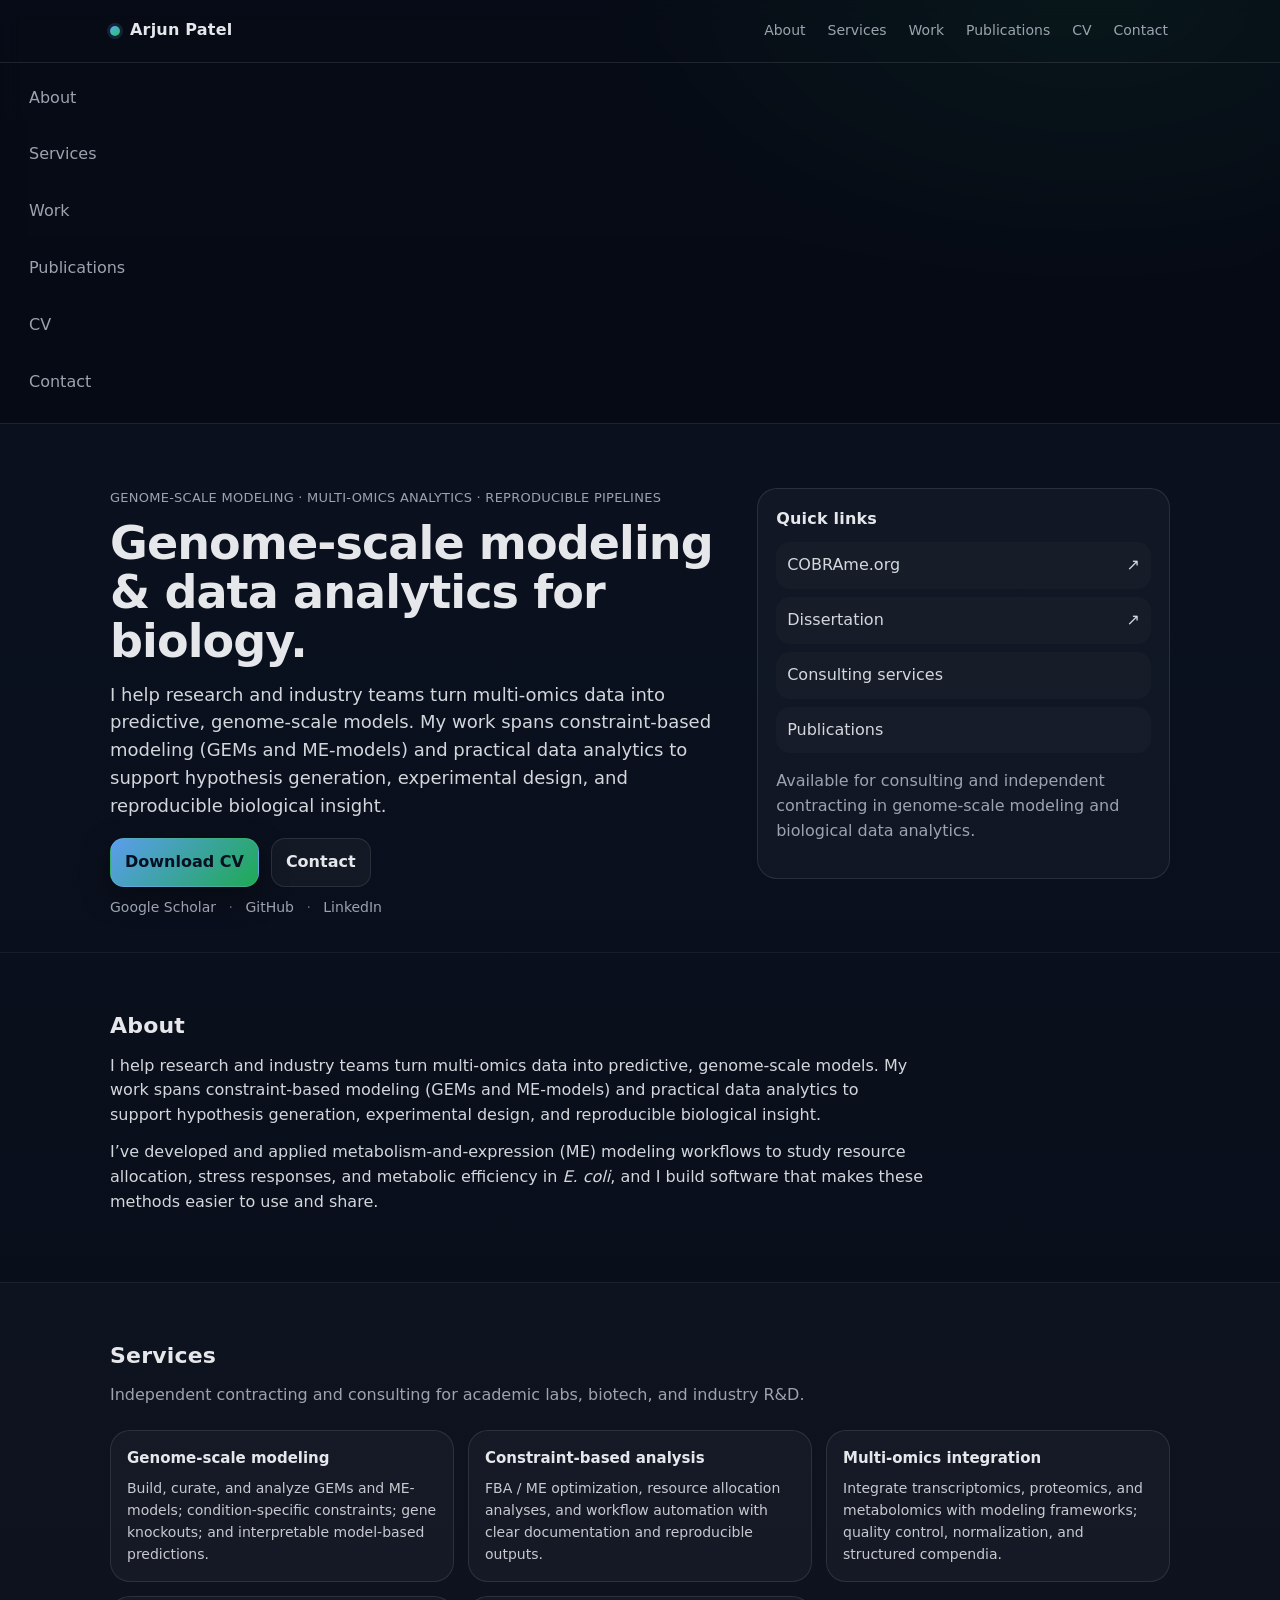
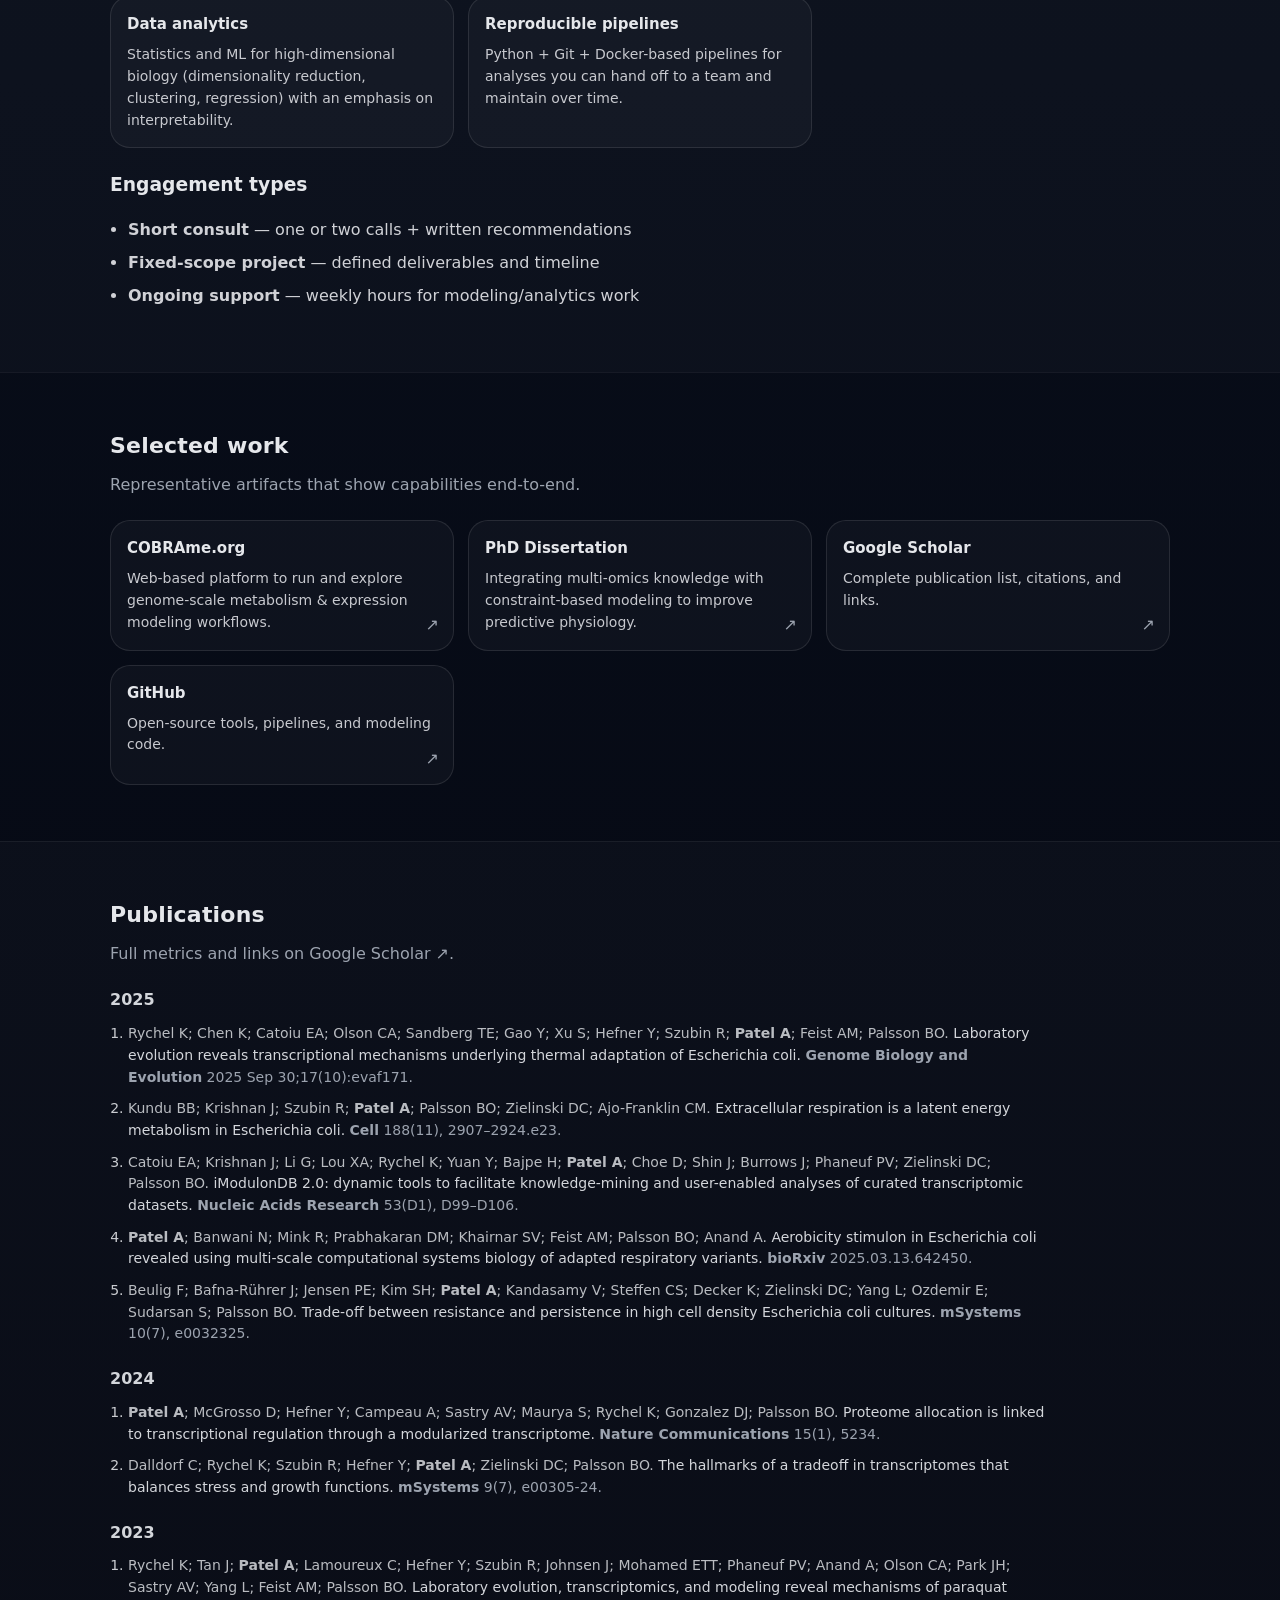
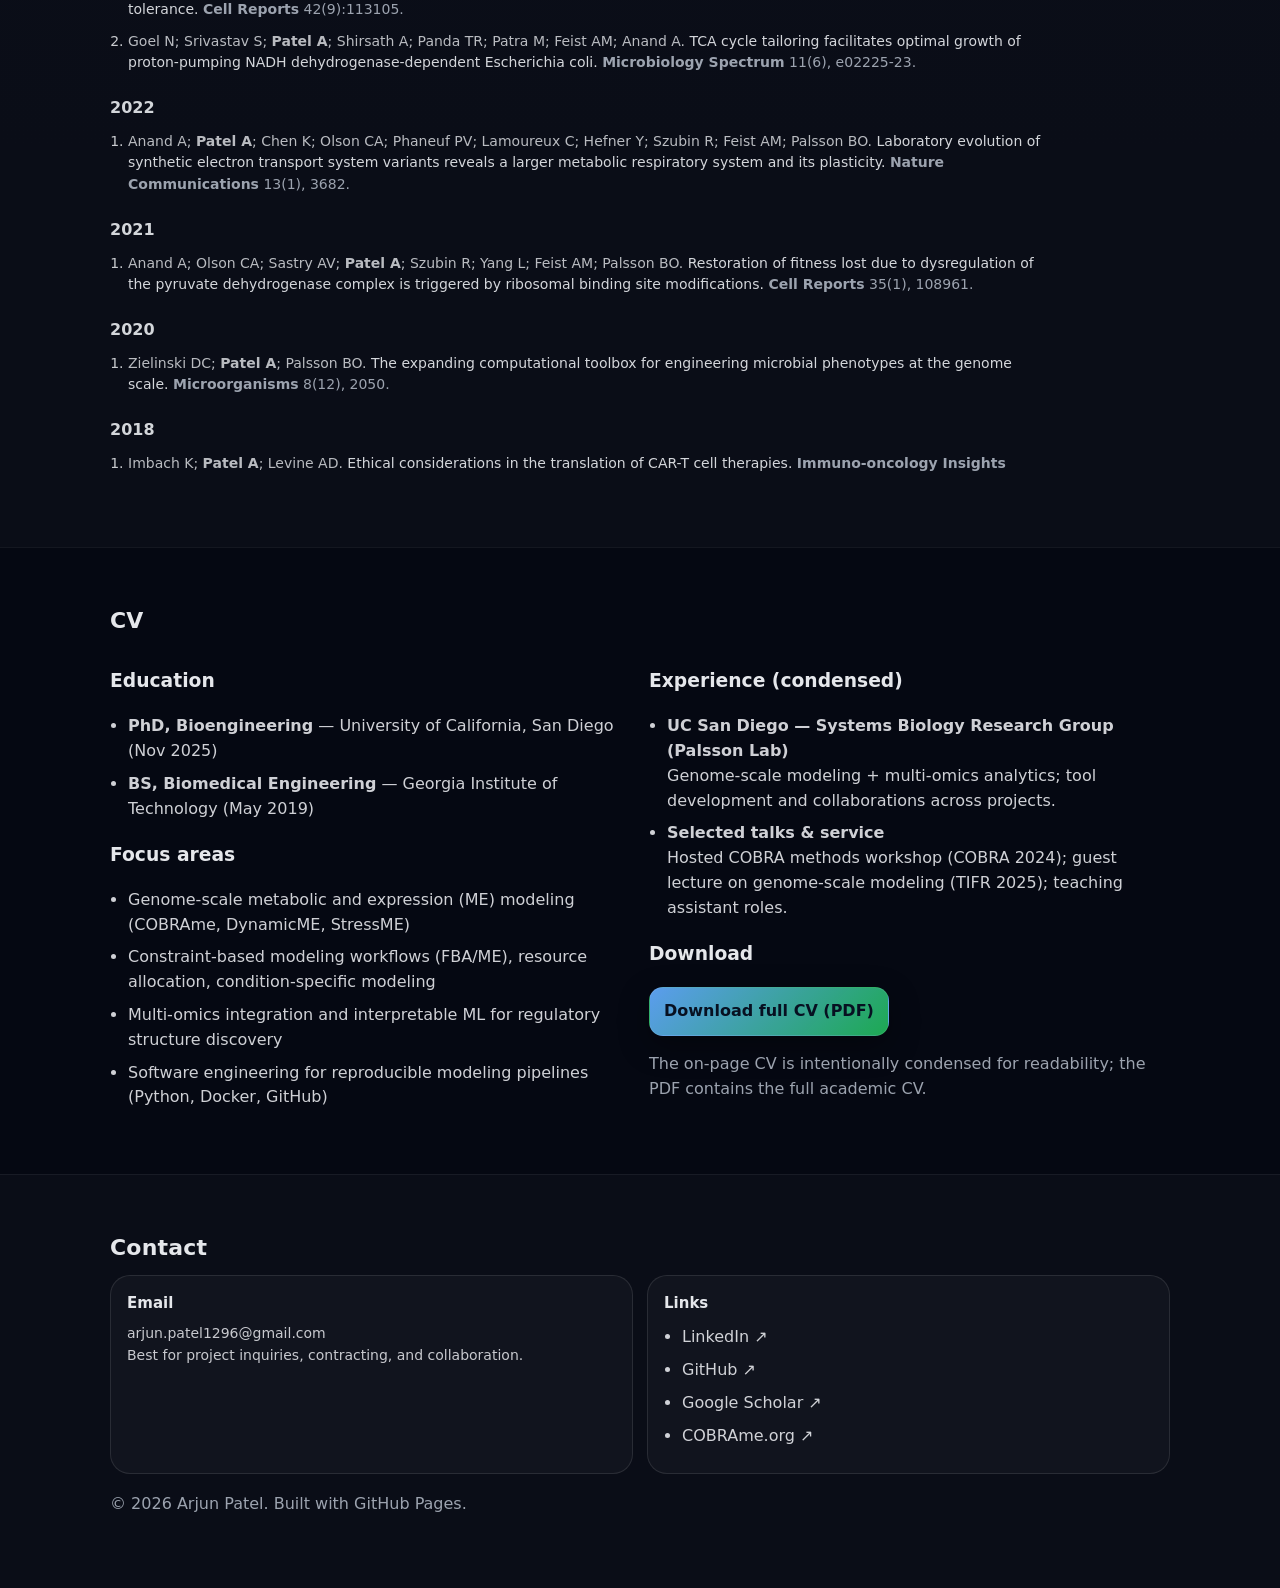
==== index.html @ fcb31323 "initial commit" ====
<!doctype html>
<html lang="en">
<head>
  <meta charset="utf-8" />
  <meta name="viewport" content="width=device-width, initial-scale=1" />
  <title>Arjun Patel — Genome-scale Modeling & Data Analytics</title>
  <meta name="description" content="Arjun Patel — genome-scale metabolic & expression modeling (GEMs/ME-models), constraint-based analysis, and multi-omics data analytics." />
  <meta property="og:title" content="Arjun Patel — Genome-scale Modeling & Data Analytics" />
  <meta property="og:description" content="Constraint-based modeling (GEMs/ME-models), multi-omics integration, and reproducible analytics for biology." />
  <meta property="og:type" content="website" />
  <meta name="theme-color" content="#0b1220" />
  <link rel="icon" href="assets/favicon.svg" type="image/svg+xml">
  <link rel="stylesheet" href="styles.css" />
</head>
<body>
  <header class="header">
    <div class="container nav">
      <a class="brand" href="#top" aria-label="Home">
        <span class="dot"></span><span>Arjun Patel</span>
      </a>

      <nav class="navlinks" aria-label="Primary">
        <a href="#about">About</a>
        <a href="#services">Services</a>
        <a href="#work">Work</a>
        <a href="#publications">Publications</a>
        <a href="#cv">CV</a>
        <a href="#contact">Contact</a>
      </nav>

      <button class="hamburger" aria-label="Open menu" aria-expanded="false" aria-controls="mobilemenu">
        <span></span><span></span><span></span>
      </button>
    </div>

    <div class="mobilemenu" id="mobilemenu" hidden>
      <a href="#about">About</a>
      <a href="#services">Services</a>
      <a href="#work">Work</a>
      <a href="#publications">Publications</a>
      <a href="#cv">CV</a>
      <a href="#contact">Contact</a>
    </div>
  </header>

  <main id="top">
    <section class="hero">
      <div class="container">
        <div class="hero-grid">
          <div>
            <p class="kicker">Genome-scale modeling · Multi-omics analytics · Reproducible pipelines</p>
            <h1>Genome-scale modeling &amp; data analytics for biology.</h1>
            <p class="lead">I help research and industry teams turn multi-omics data into predictive, genome-scale models. My work spans constraint-based modeling (GEMs and ME-models) and practical data analytics to support hypothesis generation, experimental design, and reproducible biological insight.</p>

            <div class="cta">
              <a class="btn" href="assets/Arjun_Patel_CV.pdf" target="_blank" rel="noopener noreferrer">Download CV</a>
              <a class="btn ghost" href="#contact">Contact</a>
            </div>

            <div class="social">
              <a href="https://scholar.google.com/citations?user=5Ym5JKAAAAAJ&hl=en" target="_blank" rel="noopener noreferrer">Google Scholar</a>
              <span class="sep">·</span>
              <a href="https://github.com/arjunpatel96" target="_blank" rel="noopener noreferrer">GitHub</a>
              <span class="sep">·</span>
              <a href="https://www.linkedin.com/in/arjunpatel96" target="_blank" rel="noopener noreferrer">LinkedIn</a>
            </div>
          </div>

          <div class="hero-card">
            <h2>Quick links</h2>
            <ul class="quick">
              <li><a href="https://www.cobrame.org" target="_blank" rel="noopener noreferrer">COBRAme.org <span aria-hidden="true">↗</span></a></li>
              <li><a href="https://escholarship.org/uc/item/8k63h9cx" target="_blank" rel="noopener noreferrer">Dissertation <span aria-hidden="true">↗</span></a></li>
              <li><a href="#services">Consulting services</a></li>
              <li><a href="#publications">Publications</a></li>
            </ul>
            <p class="muted">Available for consulting and independent contracting in genome-scale modeling and biological data analytics.</p>
          </div>
        </div>
      </div>
    </section>

    <section id="about" class="section">
      <div class="container">
        <h2>About</h2>
        <div class="prose">
          <p>I help research and industry teams turn multi-omics data into predictive, genome-scale models. My work spans constraint-based modeling (GEMs and ME-models) and practical data analytics to support hypothesis generation, experimental design, and reproducible biological insight.</p><p>I’ve developed and applied metabolism-and-expression (ME) modeling workflows to study resource allocation, stress responses, and metabolic efficiency in <em>E. coli</em>, and I build software that makes these methods easier to use and share.</p>
        </div>
      </div>
    </section>

    <section id="services" class="section alt">
      <div class="container">
        <h2>Services</h2>
        <p class="subhead">Independent contracting and consulting for academic labs, biotech, and industry R&amp;D.</p>

        <div class="cards">
          <div class="card"><h3>Genome-scale modeling</h3><p>Build, curate, and analyze GEMs and ME-models; condition-specific constraints; gene knockouts; and interpretable model-based predictions.</p></div>
<div class="card"><h3>Constraint-based analysis</h3><p>FBA / ME optimization, resource allocation analyses, and workflow automation with clear documentation and reproducible outputs.</p></div>
<div class="card"><h3>Multi-omics integration</h3><p>Integrate transcriptomics, proteomics, and metabolomics with modeling frameworks; quality control, normalization, and structured compendia.</p></div>
<div class="card"><h3>Data analytics</h3><p>Statistics and ML for high-dimensional biology (dimensionality reduction, clustering, regression) with an emphasis on interpretability.</p></div>
<div class="card"><h3>Reproducible pipelines</h3><p>Python + Git + Docker-based pipelines for analyses you can hand off to a team and maintain over time.</p></div>
        </div>

        <div class="engagement">
          <h3>Engagement types</h3>
          <ul class="bullets">
            <li><strong>Short consult</strong> — one or two calls + written recommendations</li>
            <li><strong>Fixed-scope project</strong> — defined deliverables and timeline</li>
            <li><strong>Ongoing support</strong> — weekly hours for modeling/analytics work</li>
          </ul>
        </div>
      </div>
    </section>

    <section id="work" class="section">
      <div class="container">
        <h2>Selected work</h2>
        <p class="subhead">Representative artifacts that show capabilities end-to-end.</p>

        <div class="cards">
          <a class="card linkcard" href="https://www.cobrame.org" target="_blank" rel="noopener noreferrer"><h3>COBRAme.org</h3><p>Web-based platform to run and explore genome-scale metabolism &amp; expression modeling workflows.</p><span class="arrow">↗</span></a>
<a class="card linkcard" href="https://escholarship.org/uc/item/8k63h9cx" target="_blank" rel="noopener noreferrer"><h3>PhD Dissertation</h3><p>Integrating multi-omics knowledge with constraint-based modeling to improve predictive physiology.</p><span class="arrow">↗</span></a>
<a class="card linkcard" href="https://scholar.google.com/citations?user=5Ym5JKAAAAAJ&amp;hl=en" target="_blank" rel="noopener noreferrer"><h3>Google Scholar</h3><p>Complete publication list, citations, and links.</p><span class="arrow">↗</span></a>
<a class="card linkcard" href="https://github.com/arjunpatel96" target="_blank" rel="noopener noreferrer"><h3>GitHub</h3><p>Open-source tools, pipelines, and modeling code.</p><span class="arrow">↗</span></a>
        </div>
      </div>
    </section>

    <section id="publications" class="section alt">
      <div class="container">
        <h2>Publications</h2>
        <p class="subhead">
          Full metrics and links on <a href="https://scholar.google.com/citations?user=5Ym5JKAAAAAJ&hl=en" target="_blank" rel="noopener noreferrer">Google Scholar ↗</a>.
        </p>
        <div class="pubs">
          <h3 class="pub-year" id="pub-2025">2025</h3>
<ol class="pub-list">
<li><span class="pub-authors">Rychel K; Chen K; Catoiu EA; Olson CA; Sandberg TE; Gao Y; Xu S; Hefner Y; Szubin R; <strong>Patel A</strong>; Feist AM; Palsson BO.</span> <span class="pub-title">Laboratory evolution reveals transcriptional mechanisms underlying thermal adaptation of Escherichia coli.</span> <span class="pub-venue"><strong>Genome Biology and Evolution</strong> 2025 Sep 30;17(10):evaf171.</span></li>
<li><span class="pub-authors">Kundu BB; Krishnan J; Szubin R; <strong>Patel A</strong>; Palsson BO; Zielinski DC; Ajo-Franklin CM.</span> <span class="pub-title">Extracellular respiration is a latent energy metabolism in Escherichia coli.</span> <span class="pub-venue"><strong>Cell</strong> 188(11), 2907–2924.e23.</span></li>
<li><span class="pub-authors">Catoiu EA; Krishnan J; Li G; Lou XA; Rychel K; Yuan Y; Bajpe H; <strong>Patel A</strong>; Choe D; Shin J; Burrows J; Phaneuf PV; Zielinski DC; Palsson BO.</span> <span class="pub-title">iModulonDB 2.0: dynamic tools to facilitate knowledge-mining and user-enabled analyses of curated transcriptomic datasets.</span> <span class="pub-venue"><strong>Nucleic Acids Research</strong> 53(D1), D99–D106.</span></li>
<li><span class="pub-authors"><strong>Patel A</strong>; Banwani N; Mink R; Prabhakaran DM; Khairnar SV; Feist AM; Palsson BO; Anand A.</span> <span class="pub-title">Aerobicity stimulon in Escherichia coli revealed using multi-scale computational systems biology of adapted respiratory variants.</span> <span class="pub-venue"><strong>bioRxiv</strong> 2025.03.13.642450.</span></li>
<li><span class="pub-authors">Beulig F; Bafna-Rührer J; Jensen PE; Kim SH; <strong>Patel A</strong>; Kandasamy V; Steffen CS; Decker K; Zielinski DC; Yang L; Ozdemir E; Sudarsan S; Palsson BO.</span> <span class="pub-title">Trade-off between resistance and persistence in high cell density Escherichia coli cultures.</span> <span class="pub-venue"><strong>mSystems</strong> 10(7), e0032325.</span></li>
</ol>
<h3 class="pub-year" id="pub-2024">2024</h3>
<ol class="pub-list">
<li><span class="pub-authors"><strong>Patel A</strong>; McGrosso D; Hefner Y; Campeau A; Sastry AV; Maurya S; Rychel K; Gonzalez DJ; Palsson BO.</span> <span class="pub-title">Proteome allocation is linked to transcriptional regulation through a modularized transcriptome.</span> <span class="pub-venue"><strong>Nature Communications</strong> 15(1), 5234.</span></li>
<li><span class="pub-authors">Dalldorf C; Rychel K; Szubin R; Hefner Y; <strong>Patel A</strong>; Zielinski DC; Palsson BO.</span> <span class="pub-title">The hallmarks of a tradeoff in transcriptomes that balances stress and growth functions.</span> <span class="pub-venue"><strong>mSystems</strong> 9(7), e00305-24.</span></li>
</ol>
<h3 class="pub-year" id="pub-2023">2023</h3>
<ol class="pub-list">
<li><span class="pub-authors">Rychel K; Tan J; <strong>Patel A</strong>; Lamoureux C; Hefner Y; Szubin R; Johnsen J; Mohamed ETT; Phaneuf PV; Anand A; Olson CA; Park JH; Sastry AV; Yang L; Feist AM; Palsson BO.</span> <span class="pub-title">Laboratory evolution, transcriptomics, and modeling reveal mechanisms of paraquat tolerance.</span> <span class="pub-venue"><strong>Cell Reports</strong> 42(9):113105.</span></li>
<li><span class="pub-authors">Goel N; Srivastav S; <strong>Patel A</strong>; Shirsath A; Panda TR; Patra M; Feist AM; Anand A.</span> <span class="pub-title">TCA cycle tailoring facilitates optimal growth of proton-pumping NADH dehydrogenase-dependent Escherichia coli.</span> <span class="pub-venue"><strong>Microbiology Spectrum</strong> 11(6), e02225-23.</span></li>
</ol>
<h3 class="pub-year" id="pub-2022">2022</h3>
<ol class="pub-list">
<li><span class="pub-authors">Anand A; <strong>Patel A</strong>; Chen K; Olson CA; Phaneuf PV; Lamoureux C; Hefner Y; Szubin R; Feist AM; Palsson BO.</span> <span class="pub-title">Laboratory evolution of synthetic electron transport system variants reveals a larger metabolic respiratory system and its plasticity.</span> <span class="pub-venue"><strong>Nature Communications</strong> 13(1), 3682.</span></li>
</ol>
<h3 class="pub-year" id="pub-2021">2021</h3>
<ol class="pub-list">
<li><span class="pub-authors">Anand A; Olson CA; Sastry AV; <strong>Patel A</strong>; Szubin R; Yang L; Feist AM; Palsson BO.</span> <span class="pub-title">Restoration of fitness lost due to dysregulation of the pyruvate dehydrogenase complex is triggered by ribosomal binding site modifications.</span> <span class="pub-venue"><strong>Cell Reports</strong> 35(1), 108961.</span></li>
</ol>
<h3 class="pub-year" id="pub-2020">2020</h3>
<ol class="pub-list">
<li><span class="pub-authors">Zielinski DC; <strong>Patel A</strong>; Palsson BO.</span> <span class="pub-title">The expanding computational toolbox for engineering microbial phenotypes at the genome scale.</span> <span class="pub-venue"><strong>Microorganisms</strong> 8(12), 2050.</span></li>
</ol>
<h3 class="pub-year" id="pub-2018">2018</h3>
<ol class="pub-list">
<li><span class="pub-authors">Imbach K; <strong>Patel A</strong>; Levine AD.</span> <span class="pub-title">Ethical considerations in the translation of CAR-T cell therapies.</span> <span class="pub-venue"><strong>Immuno-oncology Insights</strong></span></li>
</ol>
        </div>
      </div>
    </section>

    <section id="cv" class="section">
      <div class="container">
        <h2>CV</h2>
        
<div class="cv-grid">
  <div>
    <h3>Education</h3>
    <ul class="bullets">
      <li><strong>PhD, Bioengineering</strong> — University of California, San Diego (Nov 2025)</li>
      <li><strong>BS, Biomedical Engineering</strong> — Georgia Institute of Technology (May 2019)</li>
    </ul>

    <h3>Focus areas</h3>
    <ul class="bullets">
      <li>Genome-scale metabolic and expression (ME) modeling (COBRAme, DynamicME, StressME)</li>
      <li>Constraint-based modeling workflows (FBA/ME), resource allocation, condition-specific modeling</li>
      <li>Multi-omics integration and interpretable ML for regulatory structure discovery</li>
      <li>Software engineering for reproducible modeling pipelines (Python, Docker, GitHub)</li>
    </ul>
  </div>

  <div>
    <h3>Experience (condensed)</h3>
    <ul class="bullets">
      <li><strong>UC San Diego — Systems Biology Research Group (Palsson Lab)</strong><br/>
      Genome-scale modeling + multi-omics analytics; tool development and collaborations across projects.</li>
      <li><strong>Selected talks & service</strong><br/>
      Hosted COBRA methods workshop (COBRA 2024); guest lecture on genome-scale modeling (TIFR 2025); teaching assistant roles.</li>
    </ul>

    <h3>Download</h3>
    <p><a class="btn" href="assets/Arjun_Patel_CV.pdf" target="_blank" rel="noopener noreferrer">Download full CV (PDF)</a></p>
    <p class="muted">The on-page CV is intentionally condensed for readability; the PDF contains the full academic CV.</p>
  </div>
</div>

      </div>
    </section>

    <section id="contact" class="section alt">
      <div class="container">
        <h2>Contact</h2>
        <div class="contact-grid">
          <div class="card">
            <h3>Email</h3>
            <p><a href="mailto:arjun.patel1296@gmail.com">arjun.patel1296@gmail.com</a></p>
            <p class="muted">Best for project inquiries, contracting, and collaboration.</p>
          </div>
          <div class="card">
            <h3>Links</h3>
            <ul class="bullets">
              <li><a href="https://www.linkedin.com/in/arjunpatel96" target="_blank" rel="noopener noreferrer">LinkedIn ↗</a></li>
              <li><a href="https://github.com/arjunpatel96" target="_blank" rel="noopener noreferrer">GitHub ↗</a></li>
              <li><a href="https://scholar.google.com/citations?user=5Ym5JKAAAAAJ&hl=en" target="_blank" rel="noopener noreferrer">Google Scholar ↗</a></li>
              <li><a href="https://www.cobrame.org" target="_blank" rel="noopener noreferrer">COBRAme.org ↗</a></li>
            </ul>
          </div>
        </div>
        <p class="footer muted">© 2026 Arjun Patel. Built with GitHub Pages.</p>
      </div>
    </section>
  </main>

  <script src="script.js"></script>
</body>
</html>
---- styles.css ----
:root{
  --bg: #0b1220;
  --text:#e5e7eb;
  --muted:#9ca3af;
  --line: rgba(255,255,255,0.10);
  --accent:#60a5fa;
  --accent2:#22c55e;
  --shadow: 0 10px 30px rgba(0,0,0,.35);
}

*{box-sizing:border-box}
html{scroll-behavior:smooth}
body{
  margin:0;
  font-family: ui-sans-serif, system-ui, -apple-system, Segoe UI, Roboto, Helvetica, Arial, "Apple Color Emoji","Segoe UI Emoji";
  color:var(--text);
  background:
    radial-gradient(1200px 600px at 15% -10%, rgba(96,165,250,.25), transparent 60%),
    radial-gradient(900px 500px at 85% 0%, rgba(34,197,94,.18), transparent 55%),
    linear-gradient(180deg, var(--bg), #050812 70%);
  line-height:1.55;
}

a{color:inherit; text-decoration:none}
a:hover{color:var(--accent)}
.container{
  width:min(1060px, calc(100% - 40px));
  margin:0 auto;
}

.header{
  position:sticky;
  top:0;
  z-index:50;
  background: rgba(5,8,18,.65);
  backdrop-filter: blur(10px);
  border-bottom:1px solid var(--line);
}

.nav{
  display:flex;
  align-items:center;
  justify-content:space-between;
  padding:14px 0;
  gap:16px;
}

.brand{
  display:flex;
  align-items:center;
  gap:10px;
  font-weight:650;
  letter-spacing:.2px;
}
.dot{
  width:10px;height:10px;border-radius:999px;
  background: linear-gradient(135deg, var(--accent), var(--accent2));
  box-shadow: 0 0 0 3px rgba(96,165,250,.15);
}

.navlinks{
  display:flex;
  gap:18px;
  font-size:14px;
  color:var(--muted);
}
.navlinks a{padding:6px 2px}
.navlinks a:hover{color:var(--text)}

.hamburger{
  display:none;
  width:42px;height:36px;
  border:1px solid var(--line);
  background: rgba(255,255,255,.03);
  border-radius:12px;
  cursor:pointer;
}
.hamburger span{
  display:block;
  height:2px;
  width:18px;
  background: var(--text);
  margin:4px auto;
  opacity:.9;
}

.mobilemenu{
  border-top:1px solid var(--line);
  padding:12px 20px 18px;
  display:flex;
  flex-direction:column;
  gap:10px;
}
.mobilemenu a{
  padding:10px 8px;
  border-radius:12px;
  border:1px solid transparent;
  color:var(--muted);
}
.mobilemenu a:hover{
  border-color:var(--line);
  background: rgba(255,255,255,.03);
  color:var(--text);
}

.hero{padding:64px 0 34px}
.hero-grid{
  display:grid;
  grid-template-columns: 1.2fr .8fr;
  gap:28px;
  align-items:start;
}
.kicker{
  color:var(--muted);
  margin:0 0 10px;
  font-size:13px;
  letter-spacing:.25px;
  text-transform: uppercase;
}
h1{
  font-size: clamp(32px, 3.6vw, 52px);
  line-height:1.07;
  margin:0 0 14px;
  letter-spacing:-.02em;
}
.lead{
  margin:0 0 18px;
  color:rgba(229,231,235,.92);
  font-size:18px;
  max-width:62ch;
}

.cta{display:flex; gap:12px; flex-wrap:wrap; margin:18px 0 10px}
.btn{
  display:inline-flex;
  align-items:center;
  justify-content:center;
  padding:11px 14px;
  border-radius:14px;
  background: linear-gradient(135deg, rgba(96,165,250,.95), rgba(34,197,94,.85));
  color:#071021;
  font-weight:650;
  border:1px solid rgba(255,255,255,.08);
  box-shadow: var(--shadow);
}
.btn:hover{filter:brightness(1.02); color:#071021}
.btn.ghost{
  background: rgba(255,255,255,.04);
  color:var(--text);
  border:1px solid var(--line);
  box-shadow:none;
}
.btn.ghost:hover{background: rgba(255,255,255,.06); color:var(--text)}

.social{color:var(--muted); font-size:14px; margin-top:10px}
.sep{padding:0 8px; opacity:.6}

.hero-card{
  border:1px solid var(--line);
  background: rgba(255,255,255,.03);
  border-radius:20px;
  padding:18px;
}
.hero-card h2{margin:0 0 10px; font-size:16px; letter-spacing:.2px}
.quick{list-style:none; padding:0; margin:0 0 10px}
.quick li{margin:8px 0}
.quick a{
  display:flex; align-items:center; justify-content:space-between;
  padding:10px 10px;
  border-radius:14px;
  border:1px solid transparent;
  color:rgba(229,231,235,.92);
  background: rgba(255,255,255,.02);
}
.quick a:hover{
  border-color:var(--line);
  background: rgba(255,255,255,.04);
}

.section{
  padding:56px 0;
  border-top:1px solid rgba(255,255,255,.06);
}
.section.alt{background: rgba(255,255,255,.02)}
h2{font-size:22px; margin:0 0 10px; letter-spacing:.2px}
.subhead{color:var(--muted); margin:0 0 22px; max-width:80ch}
.prose{max-width:80ch; color: rgba(229,231,235,.92)}
.prose p{margin:0 0 12px}

.cards{
  display:grid;
  grid-template-columns: repeat(3, 1fr);
  gap:14px;
}
.card{
  border:1px solid var(--line);
  background: rgba(255,255,255,.03);
  border-radius:20px;
  padding:16px;
  min-height: 120px;
  position:relative;
}
.card h3{margin:0 0 8px; font-size:15px}
.card p{margin:0; color:rgba(229,231,235,.86); font-size:14px}
.linkcard{display:block}
.arrow{position:absolute; right:14px; bottom:12px; color:var(--muted)}

.engagement{margin-top:22px}
.bullets{margin:10px 0 0; padding-left: 18px; color:rgba(229,231,235,.9)}
.bullets li{margin:8px 0}
.muted{color:var(--muted)}
.footer{margin-top:18px}

.pubs{max-width: 92ch}
.pub-year{margin:22px 0 10px; font-size:16px; color: rgba(229,231,235,.92)}
.pub-list{margin:0 0 16px; padding-left: 18px}
.pub-list li{margin:10px 0; color: rgba(229,231,235,.88); font-size:14px}
.pub-title{color: rgba(229,231,235,.92)}
.pub-venue{color: var(--muted)}
.pub-authors{color: rgba(229,231,235,.80)}

.cv-grid{display:grid; grid-template-columns: 1fr 1fr; gap:18px}
.contact-grid{display:grid; grid-template-columns: 1fr 1fr; gap:14px}

@media (max-width: 900px){
  .hero-grid{grid-template-columns:1fr}
  .cards{grid-template-columns:1fr}
  .cv-grid{grid-template-columns:1fr}
  .contact-grid{grid-template-columns:1fr}
  .navlinks{display:none}
  .hamburger{display:inline-block}
}
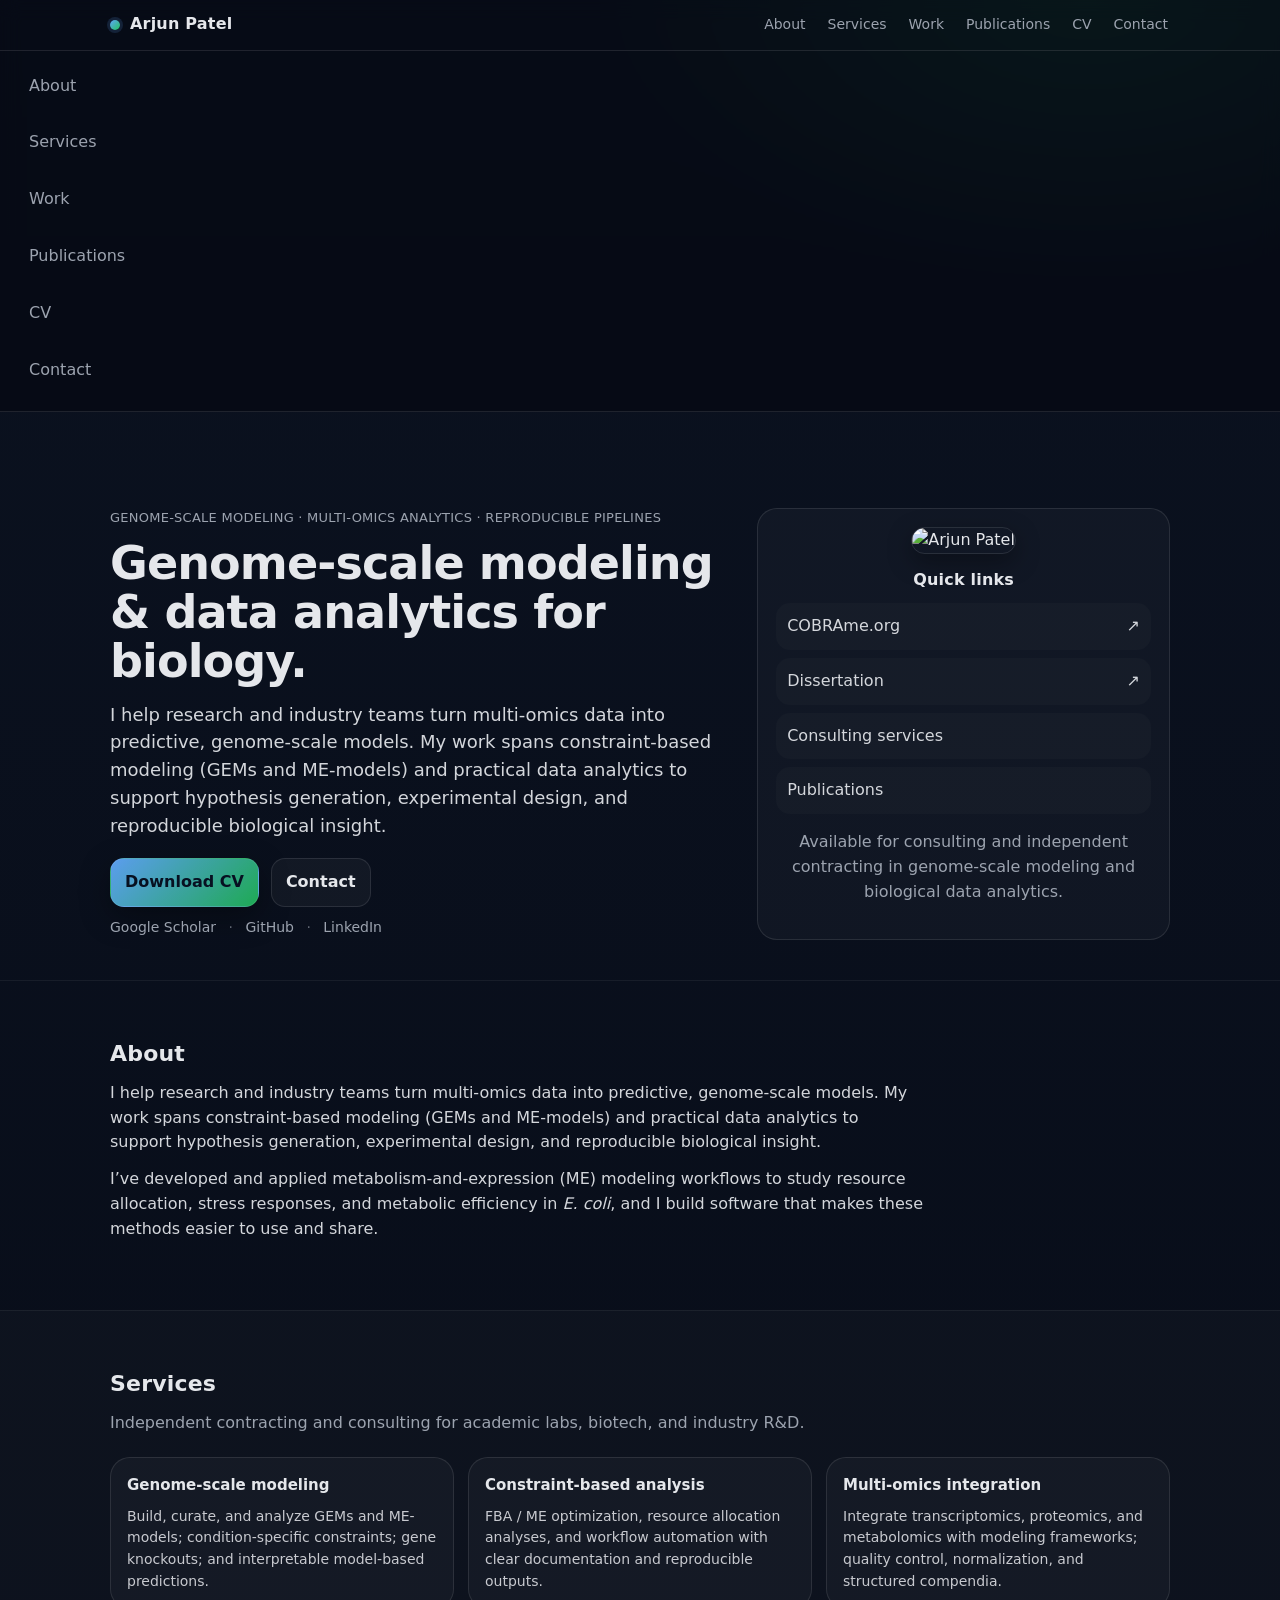
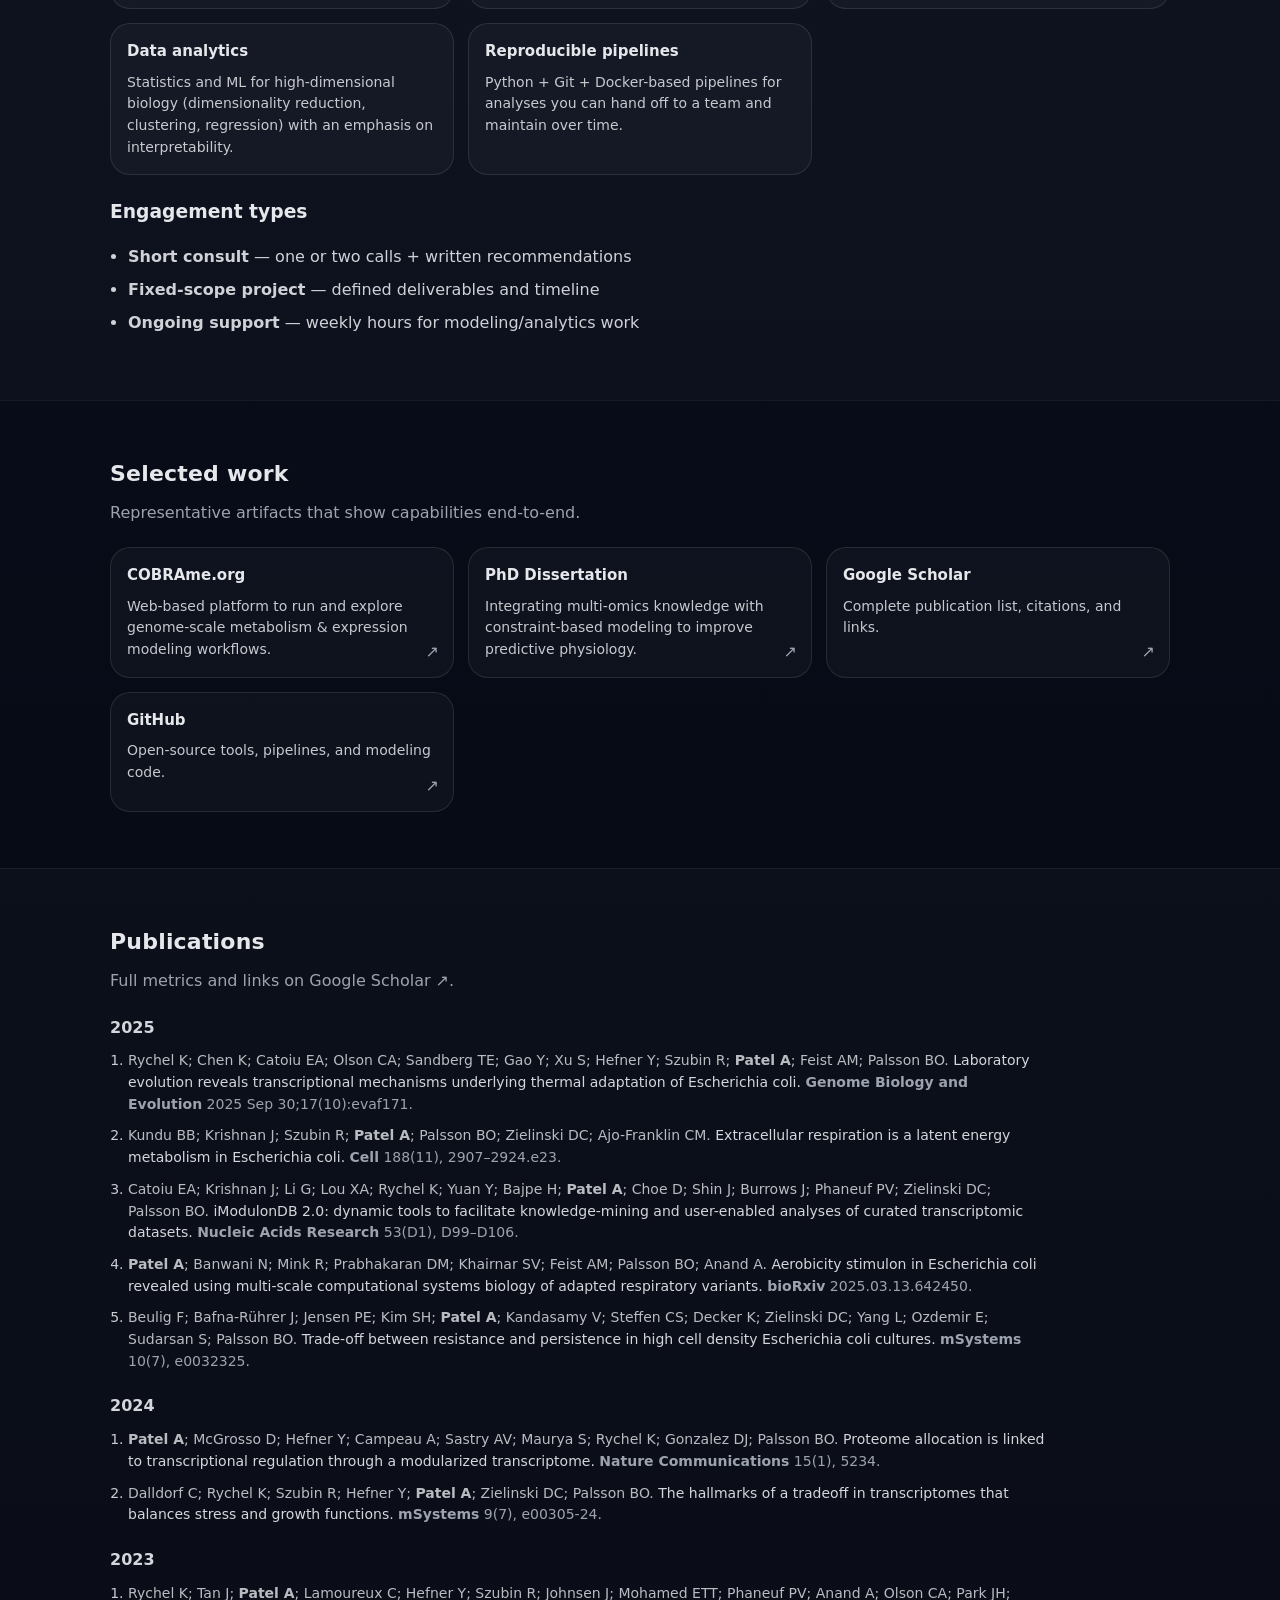
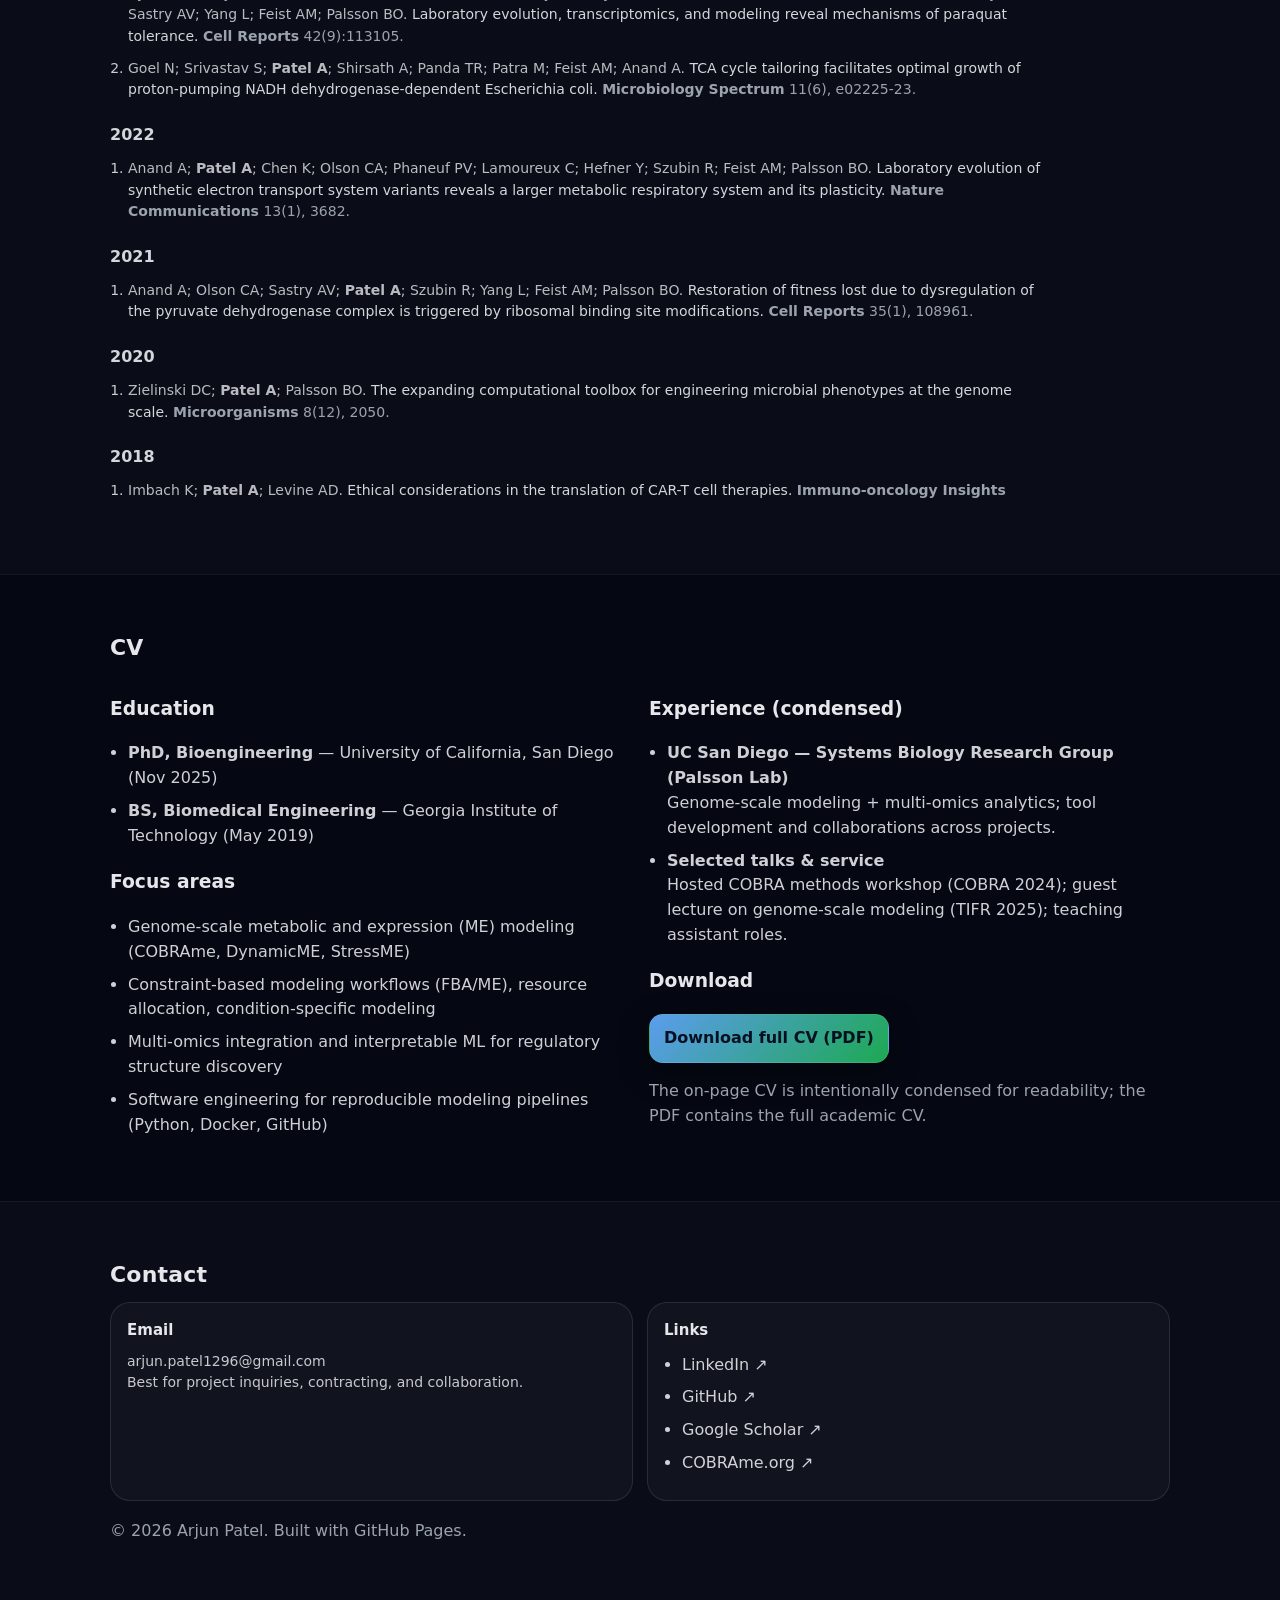
==== commit 62a3be15: "fixes and photo" ====
--- a/index.html
+++ b/index.html
@@ -66,7 +66,8 @@
             </div>
           </div>
 
-          <div class="hero-card">
+          <div class="hero-card hero-profile">
+            <img src="assets/arjun.jpg" alt="Arjun Patel" class="profile-img" />
             <h2>Quick links</h2>
             <ul class="quick">
               <li><a href="https://www.cobrame.org" target="_blank" rel="noopener noreferrer">COBRAme.org <span aria-hidden="true">↗</span></a></li>
--- a/styles.css
+++ b/styles.css
@@ -41,7 +41,7 @@
   display:flex;
   align-items:center;
   justify-content:space-between;
-  padding:14px 0;
+  padding:8px 0;
   gap:16px;
 }
 
@@ -103,12 +103,24 @@
   color:var(--text);
 }
 
-.hero{padding:64px 0 34px}
+.hero{padding:96px 0 40px}
 .hero-grid{
   display:grid;
   grid-template-columns: 1.2fr .8fr;
   gap:28px;
   align-items:start;
+}
+.hero-profile{
+  text-align:center;
+}
+.profile-img{
+  width:140px;
+  height:140px;
+  border-radius:999px;
+  object-fit:cover;
+  margin-bottom:14px;
+  border:1px solid var(--line);
+  box-shadow: 0 8px 24px rgba(0,0,0,.35);
 }
 .kicker{
   color:var(--muted);
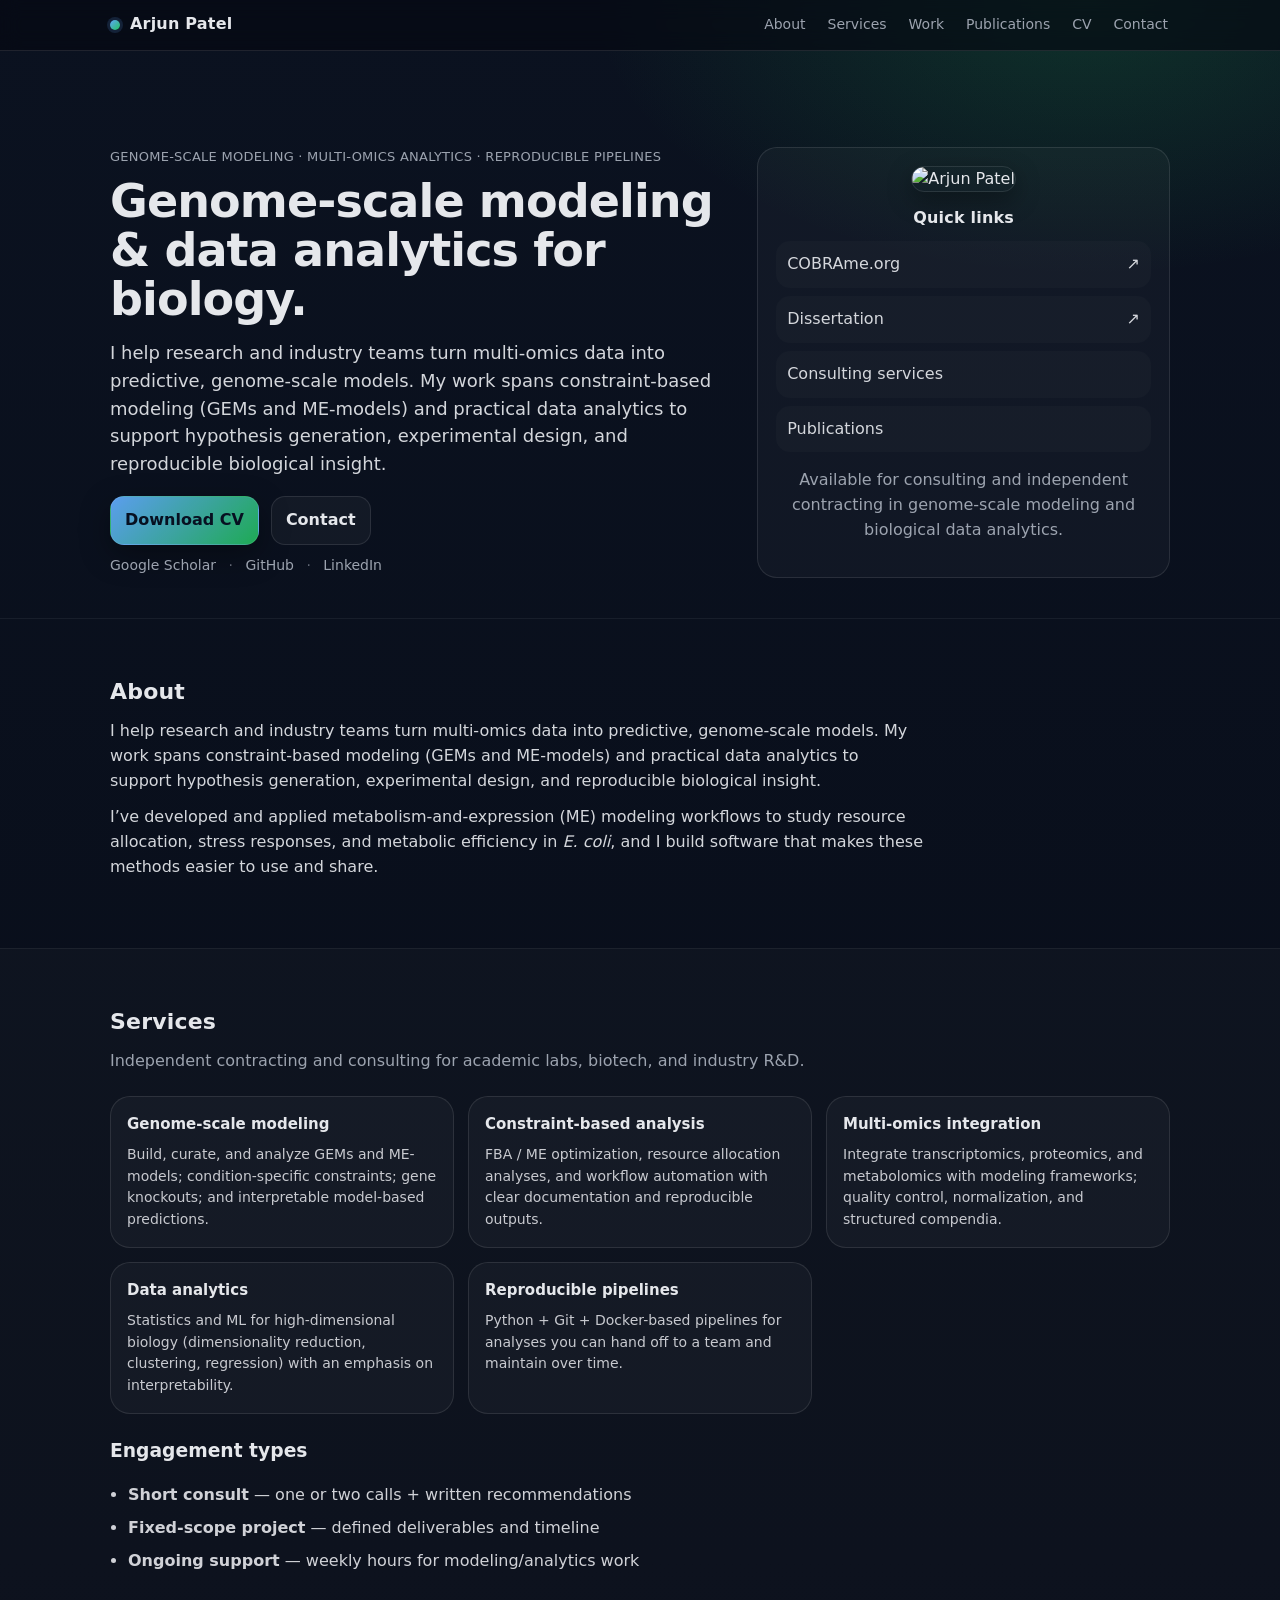
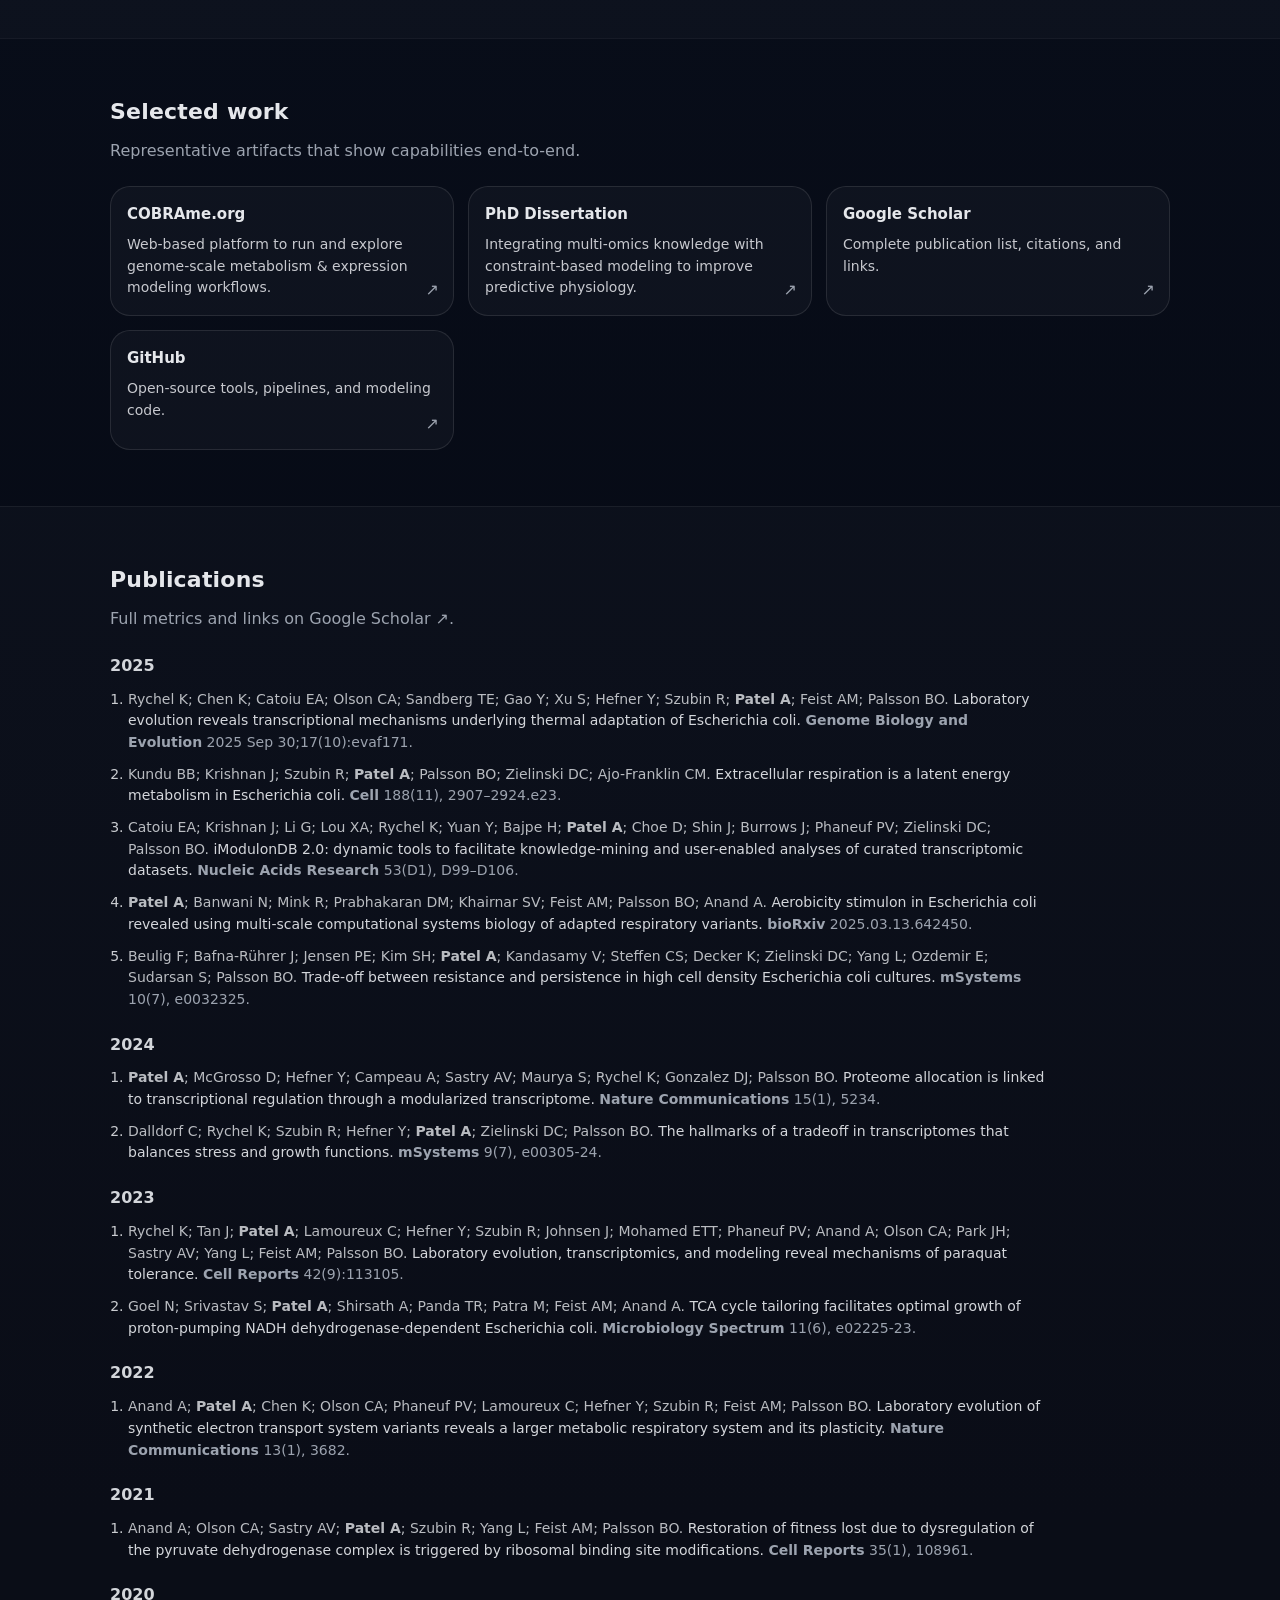
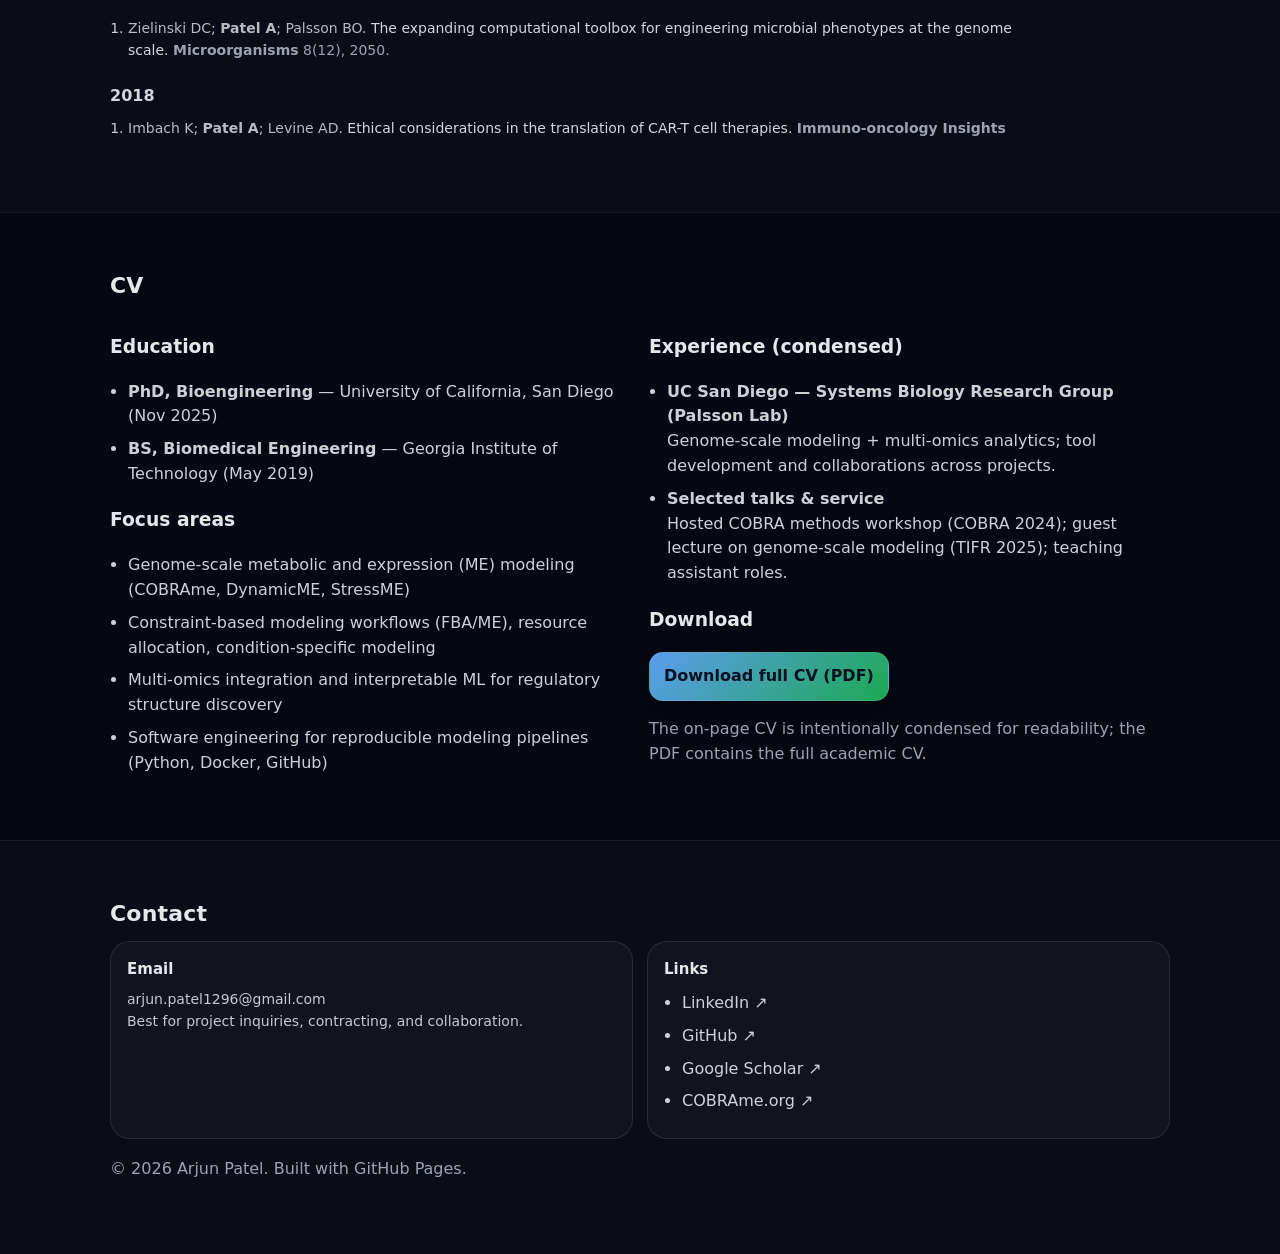
==== commit fe8e1c73: "navbar and image fix" ====
--- a/index.html
+++ b/index.html
@@ -27,19 +27,6 @@
         <a href="#cv">CV</a>
         <a href="#contact">Contact</a>
       </nav>
-
-      <button class="hamburger" aria-label="Open menu" aria-expanded="false" aria-controls="mobilemenu">
-        <span></span><span></span><span></span>
-      </button>
-    </div>
-
-    <div class="mobilemenu" id="mobilemenu" hidden>
-      <a href="#about">About</a>
-      <a href="#services">Services</a>
-      <a href="#work">Work</a>
-      <a href="#publications">Publications</a>
-      <a href="#cv">CV</a>
-      <a href="#contact">Contact</a>
     </div>
   </header>
 
@@ -67,7 +54,7 @@
           </div>
 
           <div class="hero-card hero-profile">
-            <img src="assets/arjun.jpg" alt="Arjun Patel" class="profile-img" />
+            <img src="assets/arjun.JPG" alt="Arjun Patel" class="profile-img" />
             <h2>Quick links</h2>
             <ul class="quick">
               <li><a href="https://www.cobrame.org" target="_blank" rel="noopener noreferrer">COBRAme.org <span aria-hidden="true">↗</span></a></li>
@@ -235,7 +222,5 @@
       </div>
     </section>
   </main>
-
-  <script src="script.js"></script>
 </body>
 </html>
--- a/styles.css
+++ b/styles.css
@@ -21,6 +21,8 @@
   line-height:1.55;
 }
 
+body{ scroll-padding-top: 84px; }
+
 a{color:inherit; text-decoration:none}
 a:hover{color:var(--accent)}
 .container{
@@ -66,42 +68,6 @@
 }
 .navlinks a{padding:6px 2px}
 .navlinks a:hover{color:var(--text)}
-
-.hamburger{
-  display:none;
-  width:42px;height:36px;
-  border:1px solid var(--line);
-  background: rgba(255,255,255,.03);
-  border-radius:12px;
-  cursor:pointer;
-}
-.hamburger span{
-  display:block;
-  height:2px;
-  width:18px;
-  background: var(--text);
-  margin:4px auto;
-  opacity:.9;
-}
-
-.mobilemenu{
-  border-top:1px solid var(--line);
-  padding:12px 20px 18px;
-  display:flex;
-  flex-direction:column;
-  gap:10px;
-}
-.mobilemenu a{
-  padding:10px 8px;
-  border-radius:12px;
-  border:1px solid transparent;
-  color:var(--muted);
-}
-.mobilemenu a:hover{
-  border-color:var(--line);
-  background: rgba(255,255,255,.03);
-  color:var(--text);
-}
 
 .hero{padding:96px 0 40px}
 .hero-grid{
@@ -239,6 +205,18 @@
   .cards{grid-template-columns:1fr}
   .cv-grid{grid-template-columns:1fr}
   .contact-grid{grid-template-columns:1fr}
-  .navlinks{display:none}
-  .hamburger{display:inline-block}
-}
+
+  /* keep ONLY top nav, make it horizontally scrollable */
+  .navlinks{
+    display:flex;
+    gap:14px;
+    overflow-x:auto;
+    white-space:nowrap;
+    -webkit-overflow-scrolling:touch;
+    padding-bottom:6px;
+  }
+
+  /* optional: slightly smaller nav text on mobile */
+  .navlinks{font-size:13px}
+}
+
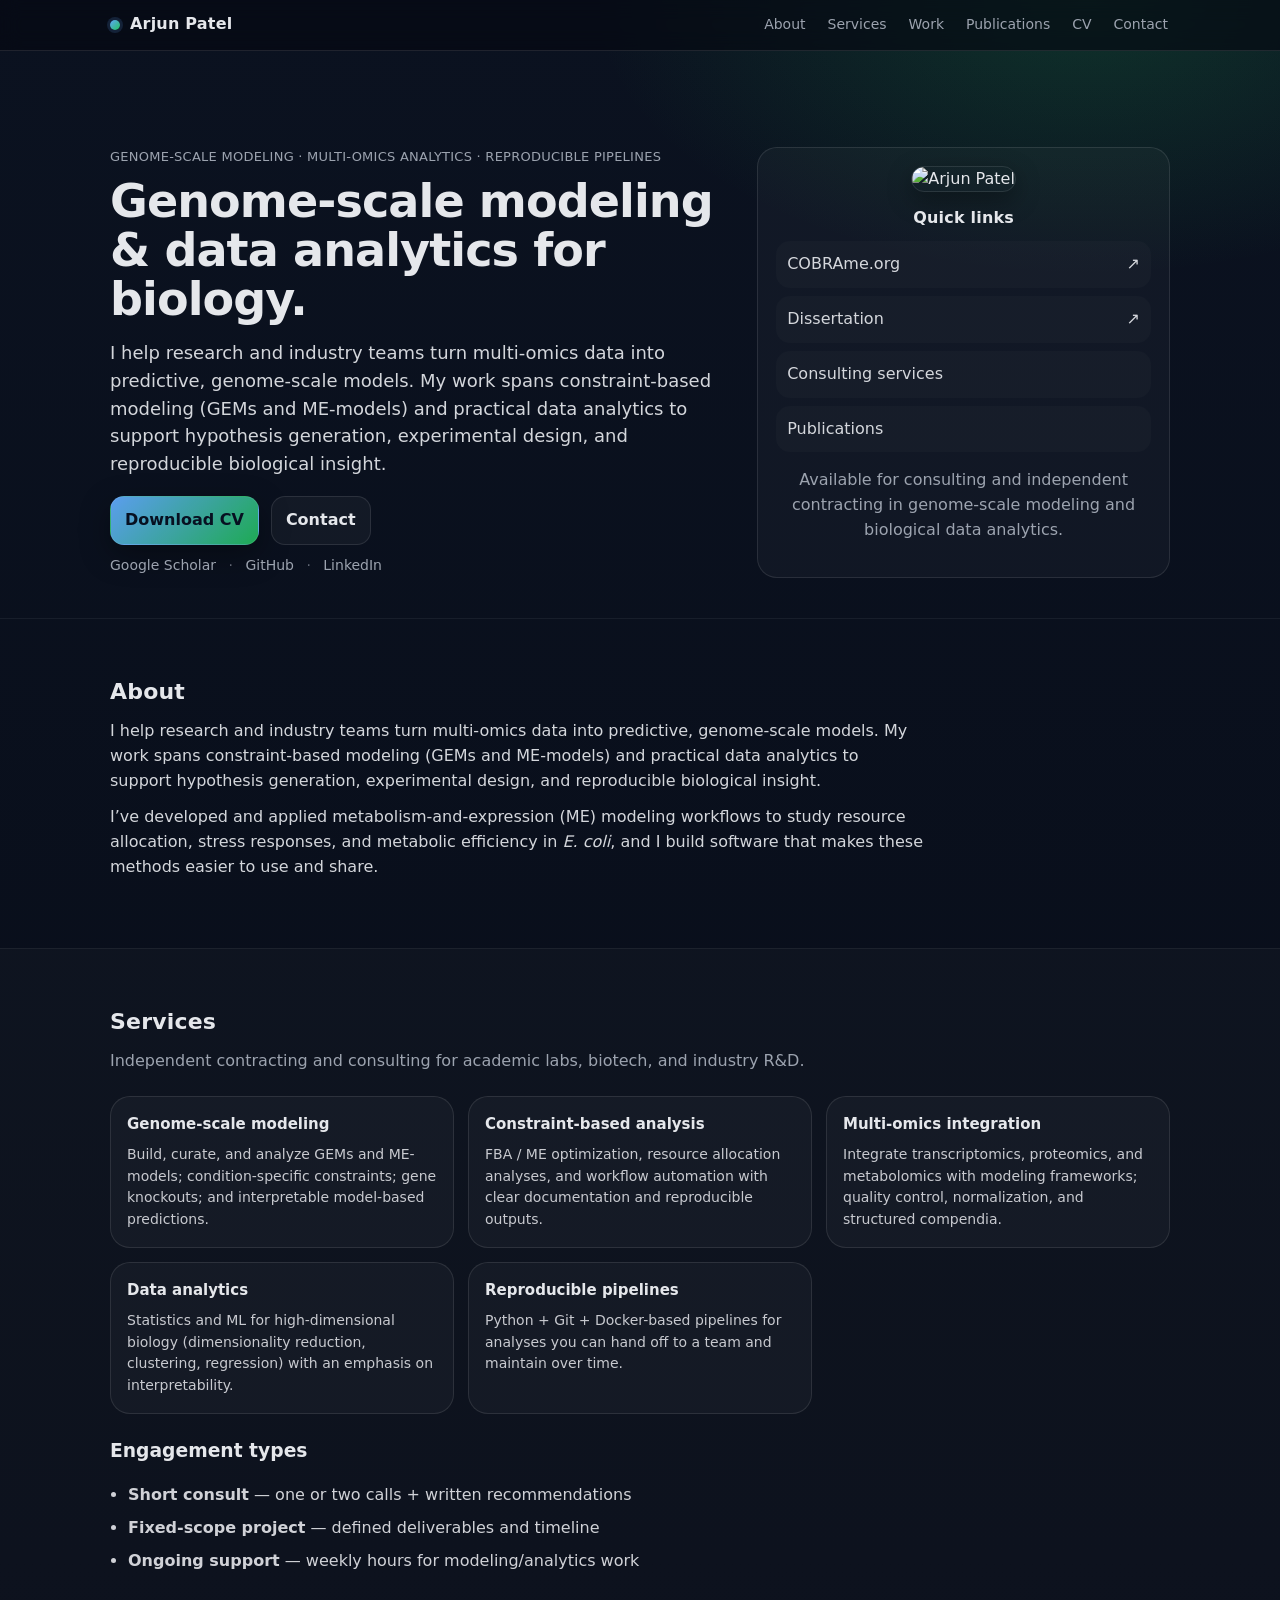
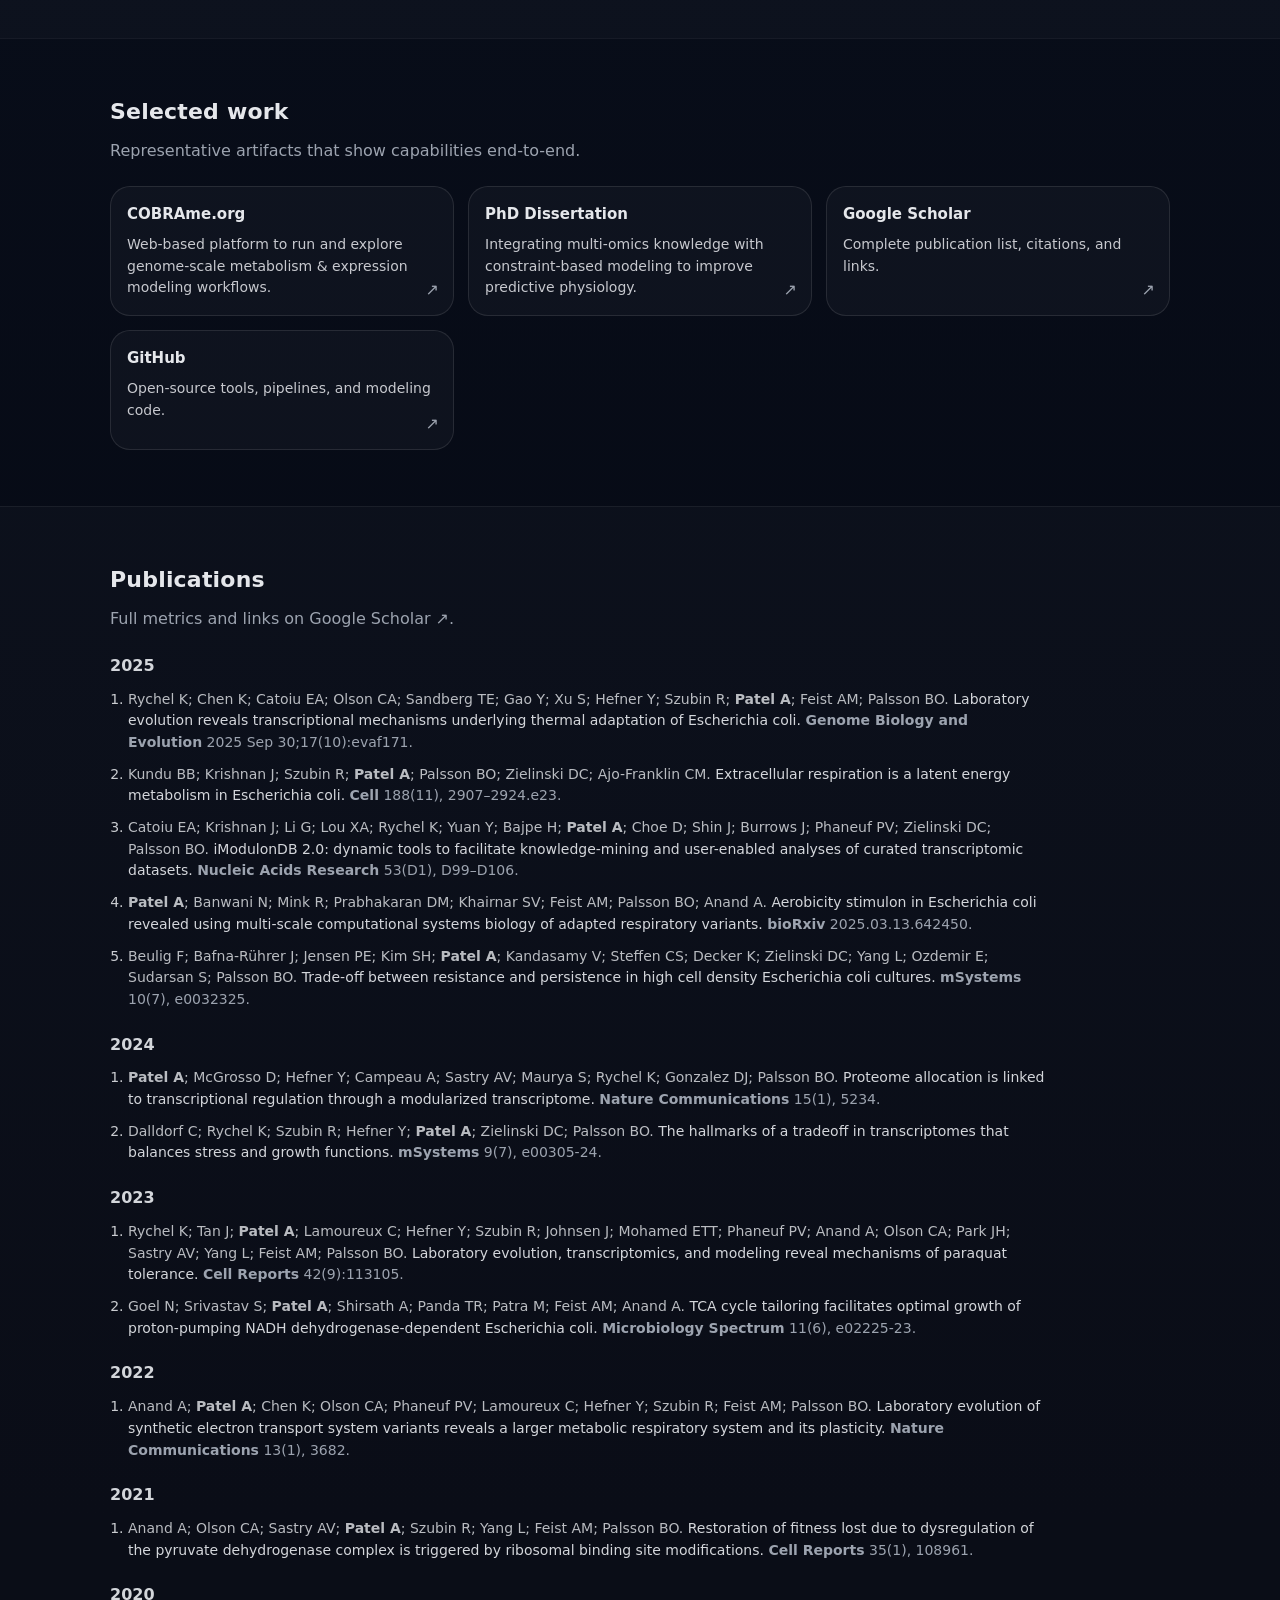
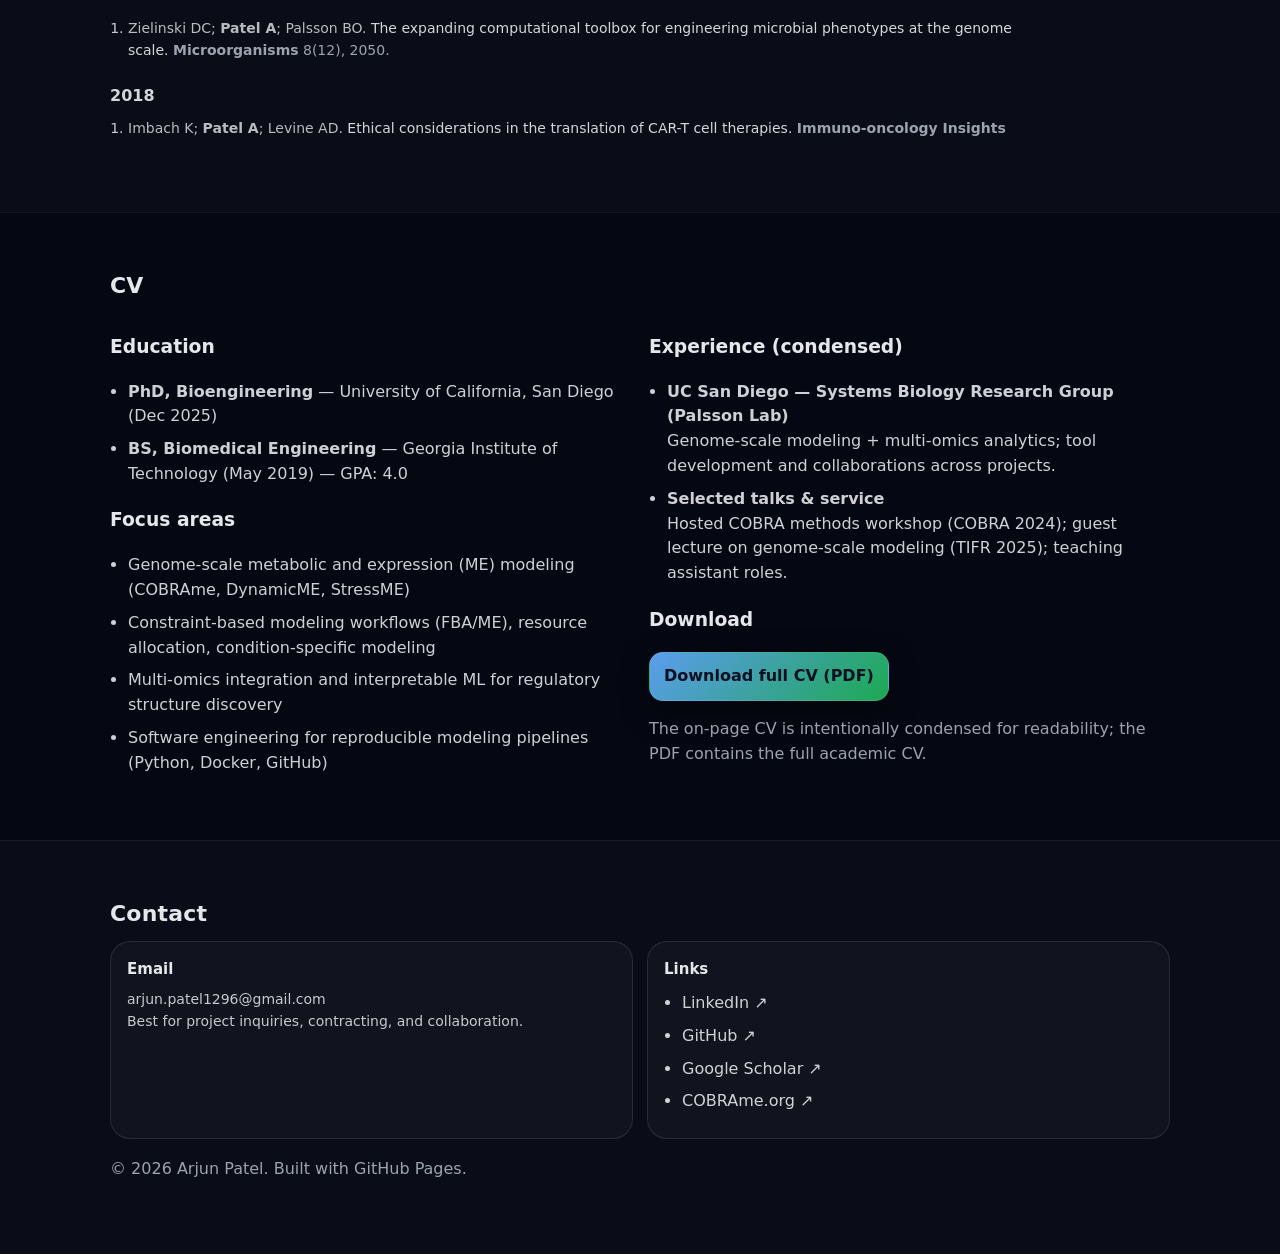
==== commit 5a202269: "text edits" ====
--- a/index.html
+++ b/index.html
@@ -54,7 +54,7 @@
           </div>
 
           <div class="hero-card hero-profile">
-            <img src="assets/arjun.JPG" alt="Arjun Patel" class="profile-img" />
+            <img src="assets/arjun.jpg" alt="Arjun Patel" class="profile-img" />
             <h2>Quick links</h2>
             <ul class="quick">
               <li><a href="https://www.cobrame.org" target="_blank" rel="noopener noreferrer">COBRAme.org <span aria-hidden="true">↗</span></a></li>
@@ -168,8 +168,8 @@
   <div>
     <h3>Education</h3>
     <ul class="bullets">
-      <li><strong>PhD, Bioengineering</strong> — University of California, San Diego (Nov 2025)</li>
-      <li><strong>BS, Biomedical Engineering</strong> — Georgia Institute of Technology (May 2019)</li>
+      <li><strong>PhD, Bioengineering</strong> — University of California, San Diego (Dec 2025)</li>
+      <li><strong>BS, Biomedical Engineering</strong> — Georgia Institute of Technology (May 2019) — GPA: 4.0</li>
     </ul>
 
     <h3>Focus areas</h3>
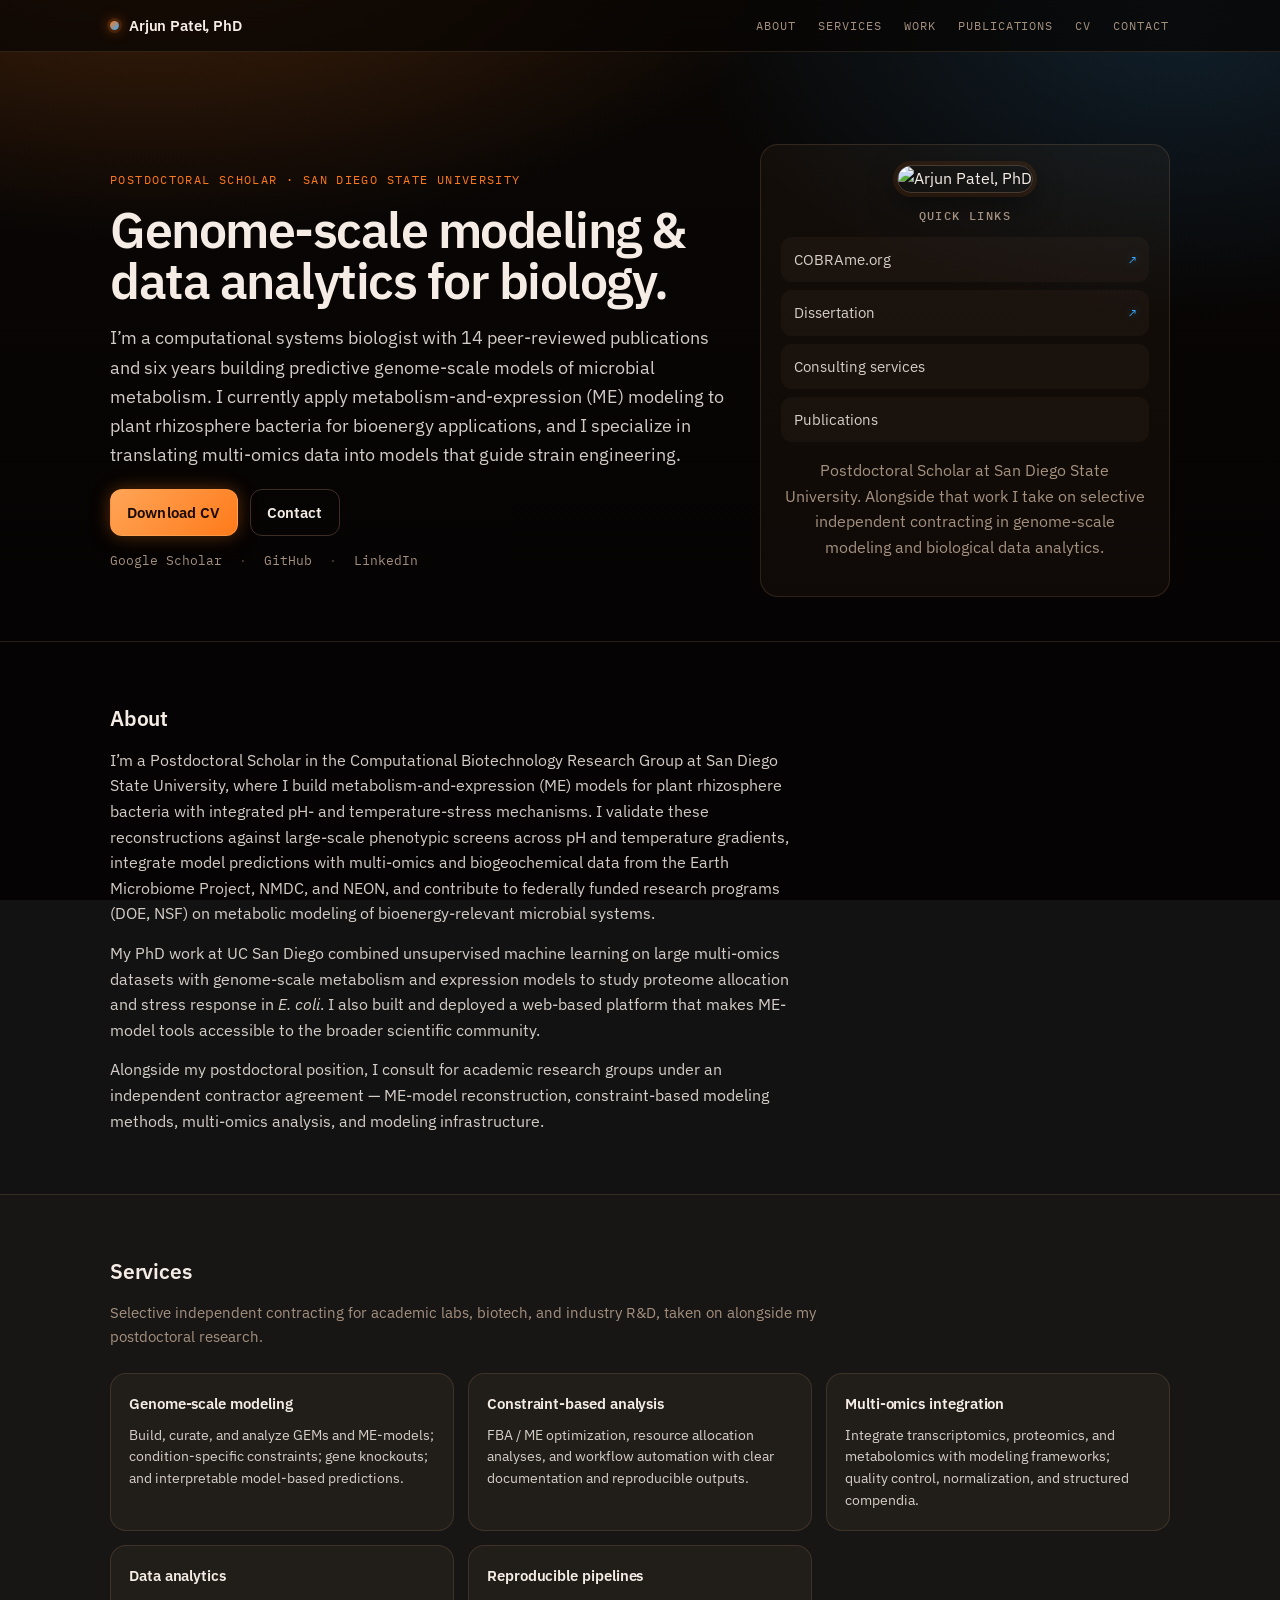
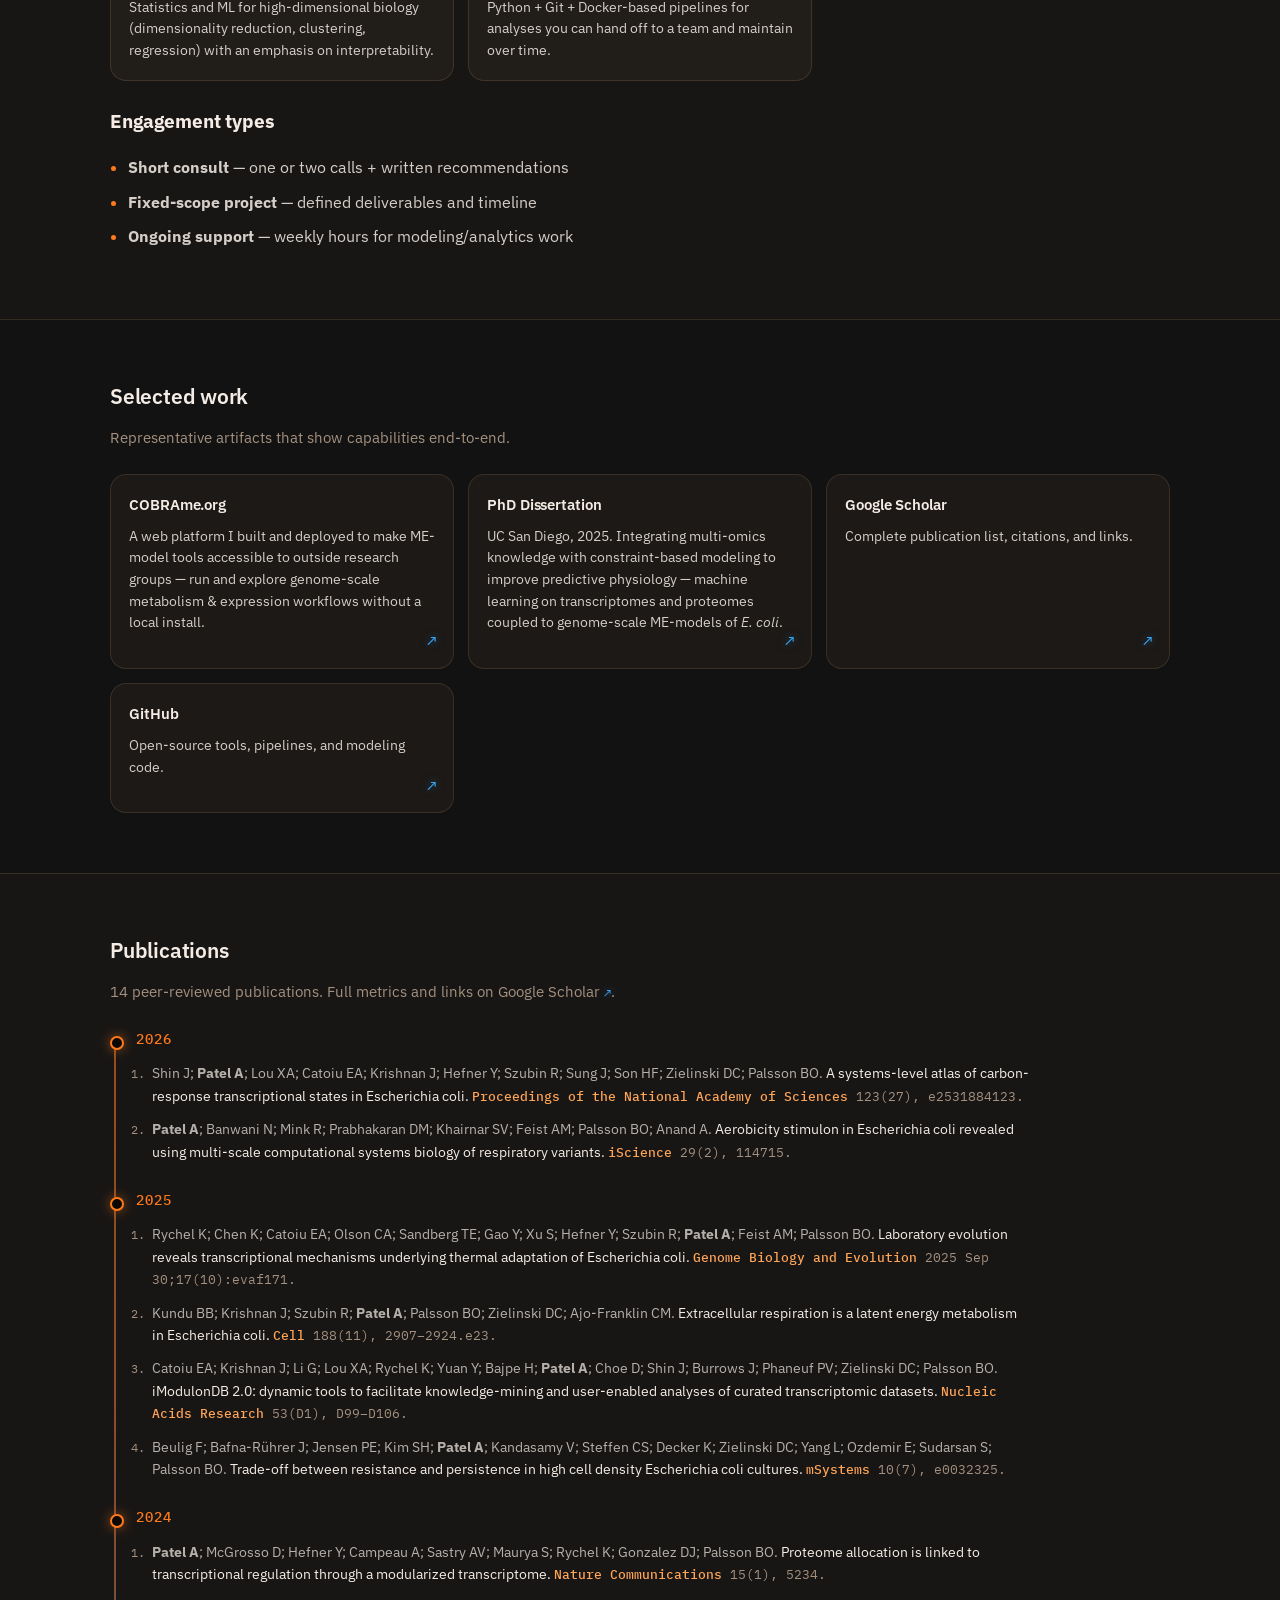
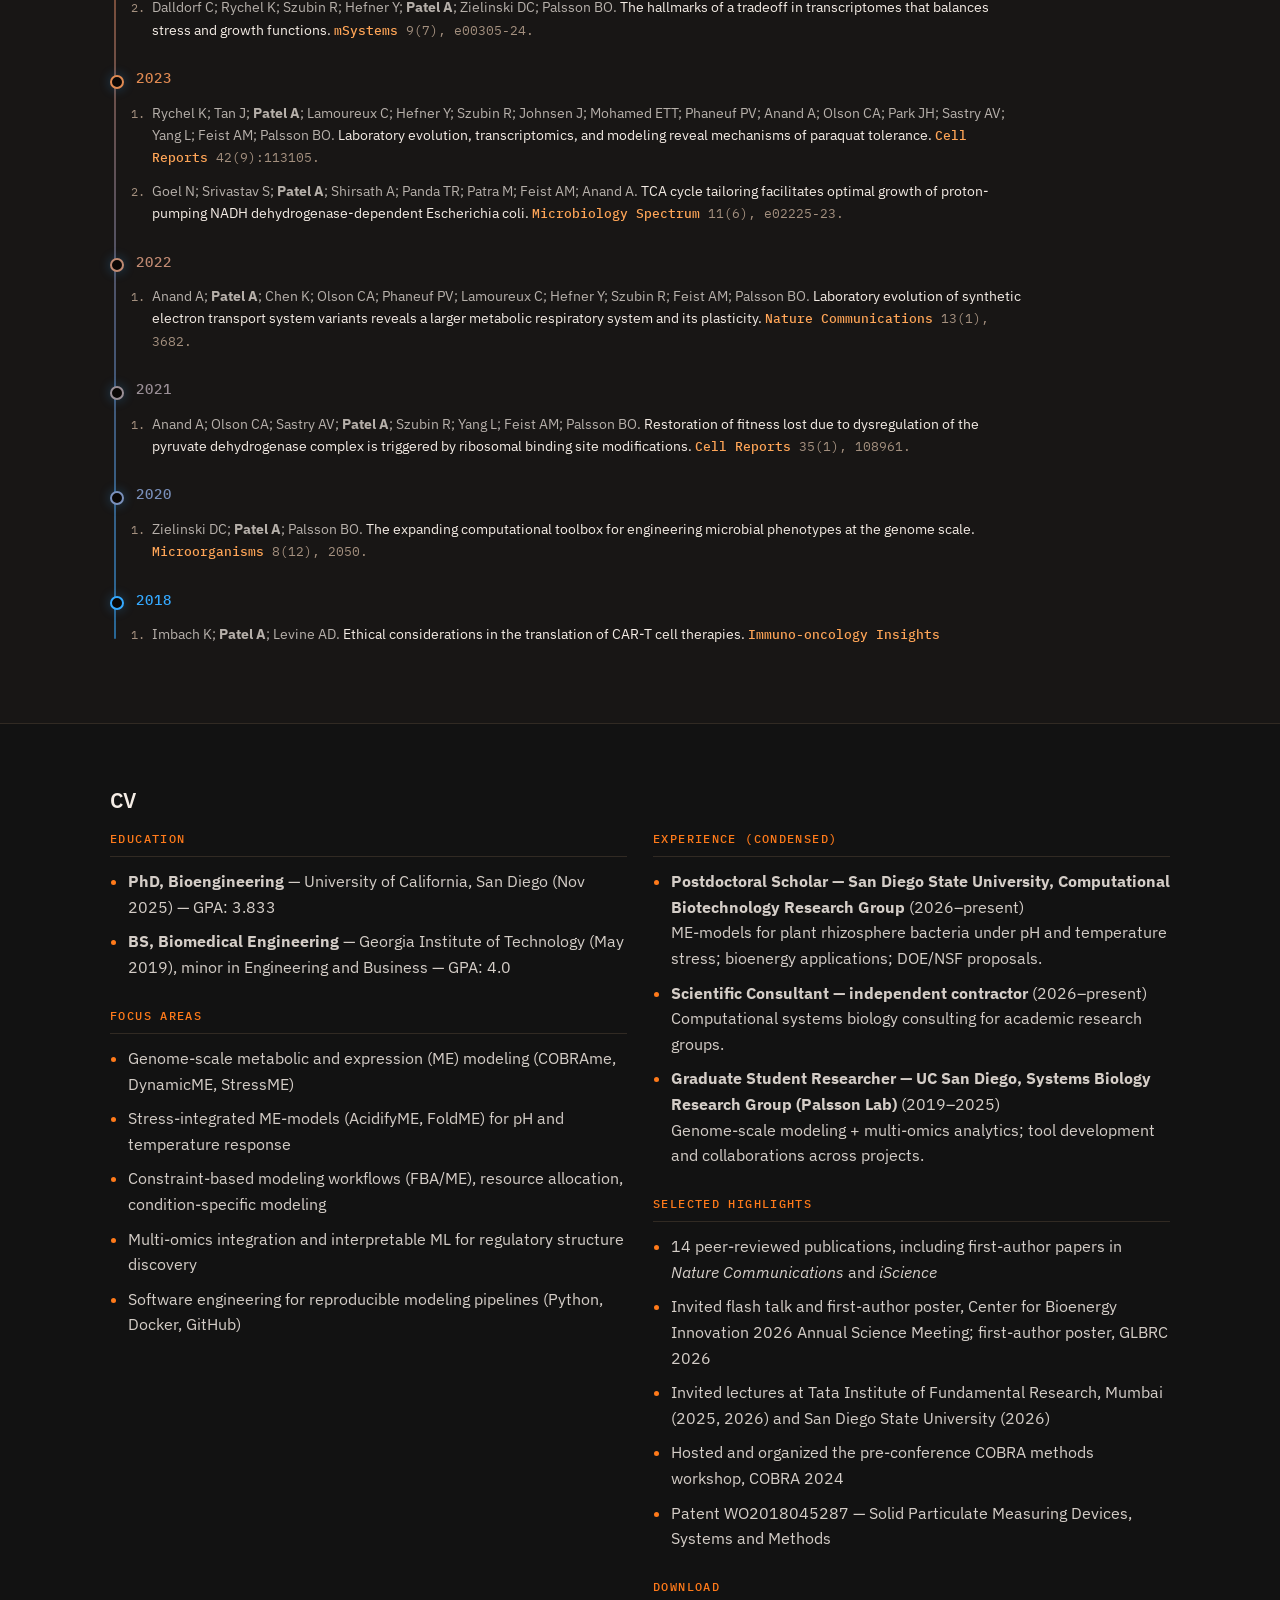
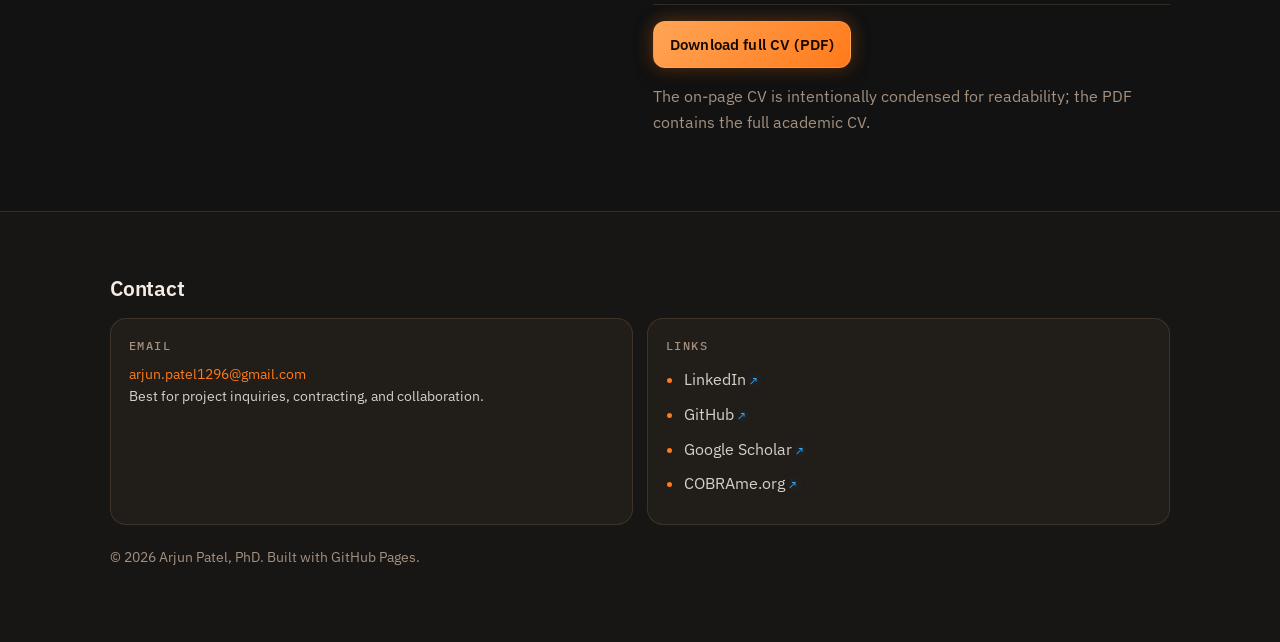
==== commit 5ea04be8: "Update CV, add PhD postnominal, and recolor site Content: - Replace assets/Arjun_Patel_CV.pdf with t" ====
--- a/index.html
+++ b/index.html
@@ -3,20 +3,23 @@
 <head>
   <meta charset="utf-8" />
   <meta name="viewport" content="width=device-width, initial-scale=1" />
-  <title>Arjun Patel — Genome-scale Modeling & Data Analytics</title>
-  <meta name="description" content="Arjun Patel — genome-scale metabolic & expression modeling (GEMs/ME-models), constraint-based analysis, and multi-omics data analytics." />
-  <meta property="og:title" content="Arjun Patel — Genome-scale Modeling & Data Analytics" />
+  <title>Arjun Patel, PhD — Genome-scale Modeling & Data Analytics</title>
+  <meta name="description" content="Arjun Patel, PhD — computational systems biologist. Genome-scale metabolic & expression modeling (GEMs/ME-models), constraint-based analysis, and multi-omics data analytics." />
+  <meta property="og:title" content="Arjun Patel, PhD — Genome-scale Modeling & Data Analytics" />
   <meta property="og:description" content="Constraint-based modeling (GEMs/ME-models), multi-omics integration, and reproducible analytics for biology." />
   <meta property="og:type" content="website" />
-  <meta name="theme-color" content="#0b1220" />
+  <meta name="theme-color" content="#0a0705" />
   <link rel="icon" href="assets/favicon.svg" type="image/svg+xml">
+  <link rel="preconnect" href="https://fonts.googleapis.com">
+  <link rel="preconnect" href="https://fonts.gstatic.com" crossorigin>
+  <link rel="stylesheet" href="https://fonts.googleapis.com/css2?family=IBM+Plex+Mono:wght@400;500&family=IBM+Plex+Sans:wght@400;500;600&display=swap">
   <link rel="stylesheet" href="styles.css" />
 </head>
 <body>
   <header class="header">
     <div class="container nav">
       <a class="brand" href="#top" aria-label="Home">
-        <span class="dot"></span><span>Arjun Patel</span>
+        <span class="dot"></span><span>Arjun Patel, PhD</span>
       </a>
 
       <nav class="navlinks" aria-label="Primary">
@@ -35,9 +38,9 @@
       <div class="container">
         <div class="hero-grid">
           <div>
-            <p class="kicker">Genome-scale modeling · Multi-omics analytics · Reproducible pipelines</p>
+            <p class="kicker">Postdoctoral Scholar · San Diego State University</p>
             <h1>Genome-scale modeling &amp; data analytics for biology.</h1>
-            <p class="lead">I help research and industry teams turn multi-omics data into predictive, genome-scale models. My work spans constraint-based modeling (GEMs and ME-models) and practical data analytics to support hypothesis generation, experimental design, and reproducible biological insight.</p>
+            <p class="lead">I’m a computational systems biologist with 14 peer-reviewed publications and six years building predictive genome-scale models of microbial metabolism. I currently apply metabolism-and-expression (ME) modeling to plant rhizosphere bacteria for bioenergy applications, and I specialize in translating multi-omics data into models that guide strain engineering.</p>
 
             <div class="cta">
               <a class="btn" href="assets/Arjun_Patel_CV.pdf" target="_blank" rel="noopener noreferrer">Download CV</a>
@@ -54,7 +57,7 @@
           </div>
 
           <div class="hero-card hero-profile">
-            <img src="assets/arjun.jpg" alt="Arjun Patel" class="profile-img" />
+            <img src="assets/arjun.jpg" alt="Arjun Patel, PhD" class="profile-img" />
             <h2>Quick links</h2>
             <ul class="quick">
               <li><a href="https://www.cobrame.org" target="_blank" rel="noopener noreferrer">COBRAme.org <span aria-hidden="true">↗</span></a></li>
@@ -62,7 +65,7 @@
               <li><a href="#services">Consulting services</a></li>
               <li><a href="#publications">Publications</a></li>
             </ul>
-            <p class="muted">Available for consulting and independent contracting in genome-scale modeling and biological data analytics.</p>
+            <p class="muted">Postdoctoral Scholar at San Diego State University. Alongside that work I take on selective independent contracting in genome-scale modeling and biological data analytics.</p>
           </div>
         </div>
       </div>
@@ -72,7 +75,7 @@
       <div class="container">
         <h2>About</h2>
         <div class="prose">
-          <p>I help research and industry teams turn multi-omics data into predictive, genome-scale models. My work spans constraint-based modeling (GEMs and ME-models) and practical data analytics to support hypothesis generation, experimental design, and reproducible biological insight.</p><p>I’ve developed and applied metabolism-and-expression (ME) modeling workflows to study resource allocation, stress responses, and metabolic efficiency in <em>E. coli</em>, and I build software that makes these methods easier to use and share.</p>
+          <p>I’m a Postdoctoral Scholar in the Computational Biotechnology Research Group at San Diego State University, where I build metabolism-and-expression (ME) models for plant rhizosphere bacteria with integrated pH- and temperature-stress mechanisms. I validate these reconstructions against large-scale phenotypic screens across pH and temperature gradients, integrate model predictions with multi-omics and biogeochemical data from the Earth Microbiome Project, NMDC, and NEON, and contribute to federally funded research programs (DOE, NSF) on metabolic modeling of bioenergy-relevant microbial systems.</p><p>My PhD work at UC San Diego combined unsupervised machine learning on large multi-omics datasets with genome-scale metabolism and expression models to study proteome allocation and stress response in <em>E. coli</em>. I also built and deployed a web-based platform that makes ME-model tools accessible to the broader scientific community.</p><p>Alongside my postdoctoral position, I consult for academic research groups under an independent contractor agreement — ME-model reconstruction, constraint-based modeling methods, multi-omics analysis, and modeling infrastructure.</p>
         </div>
       </div>
     </section>
@@ -80,7 +83,7 @@
     <section id="services" class="section alt">
       <div class="container">
         <h2>Services</h2>
-        <p class="subhead">Independent contracting and consulting for academic labs, biotech, and industry R&amp;D.</p>
+        <p class="subhead">Selective independent contracting for academic labs, biotech, and industry R&amp;D, taken on alongside my postdoctoral research.</p>
 
         <div class="cards">
           <div class="card"><h3>Genome-scale modeling</h3><p>Build, curate, and analyze GEMs and ME-models; condition-specific constraints; gene knockouts; and interpretable model-based predictions.</p></div>
@@ -107,8 +110,8 @@
         <p class="subhead">Representative artifacts that show capabilities end-to-end.</p>
 
         <div class="cards">
-          <a class="card linkcard" href="https://www.cobrame.org" target="_blank" rel="noopener noreferrer"><h3>COBRAme.org</h3><p>Web-based platform to run and explore genome-scale metabolism &amp; expression modeling workflows.</p><span class="arrow">↗</span></a>
-<a class="card linkcard" href="https://escholarship.org/uc/item/8k63h9cx" target="_blank" rel="noopener noreferrer"><h3>PhD Dissertation</h3><p>Integrating multi-omics knowledge with constraint-based modeling to improve predictive physiology.</p><span class="arrow">↗</span></a>
+          <a class="card linkcard" href="https://www.cobrame.org" target="_blank" rel="noopener noreferrer"><h3>COBRAme.org</h3><p>A web platform I built and deployed to make ME-model tools accessible to outside research groups — run and explore genome-scale metabolism &amp; expression workflows without a local install.</p><span class="arrow">↗</span></a>
+<a class="card linkcard" href="https://escholarship.org/uc/item/8k63h9cx" target="_blank" rel="noopener noreferrer"><h3>PhD Dissertation</h3><p>UC San Diego, 2025. Integrating multi-omics knowledge with constraint-based modeling to improve predictive physiology — machine learning on transcriptomes and proteomes coupled to genome-scale ME-models of <em>E. coli</em>.</p><span class="arrow">↗</span></a>
 <a class="card linkcard" href="https://scholar.google.com/citations?user=5Ym5JKAAAAAJ&amp;hl=en" target="_blank" rel="noopener noreferrer"><h3>Google Scholar</h3><p>Complete publication list, citations, and links.</p><span class="arrow">↗</span></a>
 <a class="card linkcard" href="https://github.com/arjunpatel96" target="_blank" rel="noopener noreferrer"><h3>GitHub</h3><p>Open-source tools, pipelines, and modeling code.</p><span class="arrow">↗</span></a>
         </div>
@@ -119,15 +122,19 @@
       <div class="container">
         <h2>Publications</h2>
         <p class="subhead">
-          Full metrics and links on <a href="https://scholar.google.com/citations?user=5Ym5JKAAAAAJ&hl=en" target="_blank" rel="noopener noreferrer">Google Scholar ↗</a>.
+          14 peer-reviewed publications. Full metrics and links on <a href="https://scholar.google.com/citations?user=5Ym5JKAAAAAJ&hl=en" target="_blank" rel="noopener noreferrer">Google Scholar <span aria-hidden="true">↗</span></a>.
         </p>
         <div class="pubs">
-          <h3 class="pub-year" id="pub-2025">2025</h3>
+          <h3 class="pub-year" id="pub-2026">2026</h3>
+<ol class="pub-list">
+<li><span class="pub-authors">Shin J; <strong>Patel A</strong>; Lou XA; Catoiu EA; Krishnan J; Hefner Y; Szubin R; Sung J; Son HF; Zielinski DC; Palsson BO.</span> <span class="pub-title">A systems-level atlas of carbon-response transcriptional states in Escherichia coli.</span> <span class="pub-venue"><strong>Proceedings of the National Academy of Sciences</strong> 123(27), e2531884123.</span></li>
+<li><span class="pub-authors"><strong>Patel A</strong>; Banwani N; Mink R; Prabhakaran DM; Khairnar SV; Feist AM; Palsson BO; Anand A.</span> <span class="pub-title">Aerobicity stimulon in Escherichia coli revealed using multi-scale computational systems biology of respiratory variants.</span> <span class="pub-venue"><strong>iScience</strong> 29(2), 114715.</span></li>
+</ol>
+<h3 class="pub-year" id="pub-2025">2025</h3>
 <ol class="pub-list">
 <li><span class="pub-authors">Rychel K; Chen K; Catoiu EA; Olson CA; Sandberg TE; Gao Y; Xu S; Hefner Y; Szubin R; <strong>Patel A</strong>; Feist AM; Palsson BO.</span> <span class="pub-title">Laboratory evolution reveals transcriptional mechanisms underlying thermal adaptation of Escherichia coli.</span> <span class="pub-venue"><strong>Genome Biology and Evolution</strong> 2025 Sep 30;17(10):evaf171.</span></li>
 <li><span class="pub-authors">Kundu BB; Krishnan J; Szubin R; <strong>Patel A</strong>; Palsson BO; Zielinski DC; Ajo-Franklin CM.</span> <span class="pub-title">Extracellular respiration is a latent energy metabolism in Escherichia coli.</span> <span class="pub-venue"><strong>Cell</strong> 188(11), 2907–2924.e23.</span></li>
 <li><span class="pub-authors">Catoiu EA; Krishnan J; Li G; Lou XA; Rychel K; Yuan Y; Bajpe H; <strong>Patel A</strong>; Choe D; Shin J; Burrows J; Phaneuf PV; Zielinski DC; Palsson BO.</span> <span class="pub-title">iModulonDB 2.0: dynamic tools to facilitate knowledge-mining and user-enabled analyses of curated transcriptomic datasets.</span> <span class="pub-venue"><strong>Nucleic Acids Research</strong> 53(D1), D99–D106.</span></li>
-<li><span class="pub-authors"><strong>Patel A</strong>; Banwani N; Mink R; Prabhakaran DM; Khairnar SV; Feist AM; Palsson BO; Anand A.</span> <span class="pub-title">Aerobicity stimulon in Escherichia coli revealed using multi-scale computational systems biology of adapted respiratory variants.</span> <span class="pub-venue"><strong>bioRxiv</strong> 2025.03.13.642450.</span></li>
 <li><span class="pub-authors">Beulig F; Bafna-Rührer J; Jensen PE; Kim SH; <strong>Patel A</strong>; Kandasamy V; Steffen CS; Decker K; Zielinski DC; Yang L; Ozdemir E; Sudarsan S; Palsson BO.</span> <span class="pub-title">Trade-off between resistance and persistence in high cell density Escherichia coli cultures.</span> <span class="pub-venue"><strong>mSystems</strong> 10(7), e0032325.</span></li>
 </ol>
 <h3 class="pub-year" id="pub-2024">2024</h3>
@@ -168,13 +175,14 @@
   <div>
     <h3>Education</h3>
     <ul class="bullets">
-      <li><strong>PhD, Bioengineering</strong> — University of California, San Diego (Dec 2025)</li>
-      <li><strong>BS, Biomedical Engineering</strong> — Georgia Institute of Technology (May 2019) — GPA: 4.0</li>
+      <li><strong>PhD, Bioengineering</strong> — University of California, San Diego (Nov 2025) — GPA: 3.833</li>
+      <li><strong>BS, Biomedical Engineering</strong> — Georgia Institute of Technology (May 2019), minor in Engineering and Business — GPA: 4.0</li>
     </ul>
 
     <h3>Focus areas</h3>
     <ul class="bullets">
       <li>Genome-scale metabolic and expression (ME) modeling (COBRAme, DynamicME, StressME)</li>
+      <li>Stress-integrated ME-models (AcidifyME, FoldME) for pH and temperature response</li>
       <li>Constraint-based modeling workflows (FBA/ME), resource allocation, condition-specific modeling</li>
       <li>Multi-omics integration and interpretable ML for regulatory structure discovery</li>
       <li>Software engineering for reproducible modeling pipelines (Python, Docker, GitHub)</li>
@@ -184,10 +192,21 @@
   <div>
     <h3>Experience (condensed)</h3>
     <ul class="bullets">
-      <li><strong>UC San Diego — Systems Biology Research Group (Palsson Lab)</strong><br/>
+      <li><strong>Postdoctoral Scholar — San Diego State University, Computational Biotechnology Research Group</strong> (2026–present)<br/>
+      ME-models for plant rhizosphere bacteria under pH and temperature stress; bioenergy applications; DOE/NSF proposals.</li>
+      <li><strong>Scientific Consultant — independent contractor</strong> (2026–present)<br/>
+      Computational systems biology consulting for academic research groups.</li>
+      <li><strong>Graduate Student Researcher — UC San Diego, Systems Biology Research Group (Palsson Lab)</strong> (2019–2025)<br/>
       Genome-scale modeling + multi-omics analytics; tool development and collaborations across projects.</li>
-      <li><strong>Selected talks & service</strong><br/>
-      Hosted COBRA methods workshop (COBRA 2024); guest lecture on genome-scale modeling (TIFR 2025); teaching assistant roles.</li>
+    </ul>
+
+    <h3>Selected highlights</h3>
+    <ul class="bullets">
+      <li>14 peer-reviewed publications, including first-author papers in <em>Nature Communications</em> and <em>iScience</em></li>
+      <li>Invited flash talk and first-author poster, Center for Bioenergy Innovation 2026 Annual Science Meeting; first-author poster, GLBRC 2026</li>
+      <li>Invited lectures at Tata Institute of Fundamental Research, Mumbai (2025, 2026) and San Diego State University (2026)</li>
+      <li>Hosted and organized the pre-conference COBRA methods workshop, COBRA 2024</li>
+      <li>Patent WO2018045287 — Solid Particulate Measuring Devices, Systems and Methods</li>
     </ul>
 
     <h3>Download</h3>
@@ -211,14 +230,14 @@
           <div class="card">
             <h3>Links</h3>
             <ul class="bullets">
-              <li><a href="https://www.linkedin.com/in/arjunpatel96" target="_blank" rel="noopener noreferrer">LinkedIn ↗</a></li>
-              <li><a href="https://github.com/arjunpatel96" target="_blank" rel="noopener noreferrer">GitHub ↗</a></li>
-              <li><a href="https://scholar.google.com/citations?user=5Ym5JKAAAAAJ&hl=en" target="_blank" rel="noopener noreferrer">Google Scholar ↗</a></li>
-              <li><a href="https://www.cobrame.org" target="_blank" rel="noopener noreferrer">COBRAme.org ↗</a></li>
+              <li><a href="https://www.linkedin.com/in/arjunpatel96" target="_blank" rel="noopener noreferrer">LinkedIn <span aria-hidden="true">↗</span></a></li>
+              <li><a href="https://github.com/arjunpatel96" target="_blank" rel="noopener noreferrer">GitHub <span aria-hidden="true">↗</span></a></li>
+              <li><a href="https://scholar.google.com/citations?user=5Ym5JKAAAAAJ&hl=en" target="_blank" rel="noopener noreferrer">Google Scholar <span aria-hidden="true">↗</span></a></li>
+              <li><a href="https://www.cobrame.org" target="_blank" rel="noopener noreferrer">COBRAme.org <span aria-hidden="true">↗</span></a></li>
             </ul>
           </div>
         </div>
-        <p class="footer muted">© 2026 Arjun Patel. Built with GitHub Pages.</p>
+        <p class="footer muted">© 2026 Arjun Patel, PhD. Built with GitHub Pages.</p>
       </div>
     </section>
   </main>
--- a/styles.css
+++ b/styles.css
@@ -1,222 +1,417 @@
+/* ==========================================================================
+   arjun.live — "flux map"
+   Orange = high flux / hot / recent.  Blue = the cold pole.
+   Committed dark theme: this palette does not invert.
+   ========================================================================== */
+
 :root{
-  --bg: #0b1220;
-  --text:#e5e7eb;
-  --muted:#9ca3af;
-  --line: rgba(255,255,255,0.10);
-  --accent:#60a5fa;
-  --accent2:#22c55e;
-  --shadow: 0 10px 30px rgba(0,0,0,.35);
+  /* ground — warm near-black, biased toward the accent rather than neutral */
+  --ink:      #0a0705;
+  --ink-2:    #100b07;
+
+  /* poles */
+  --flux:     #ff7a1a;   /* primary */
+  --flux-lo:  #ffa557;   /* lighter orange, for gradients + glow */
+  --cold:     #35a9ff;   /* counter-pole, used sparingly */
+
+  /* type */
+  --text:     #f4ece5;
+  --dim:      rgba(244,236,229,.86);
+  --muted:    #a4907f;   /* amber-biased grey, not neutral */
+  --on-flux:  #180a01;   /* text sitting on orange */
+
+  /* structure */
+  --line:     rgba(255,196,150,.13);
+  --line-2:   rgba(255,196,150,.22);
+  --surface:  rgba(255,178,120,.045);
+  --surface-2:rgba(255,178,120,.075);
+
+  --glow-flux: 0 0 18px rgba(255,122,26,.35);
+  --shadow:    0 10px 34px rgba(0,0,0,.55);
+
+  --sans: "IBM Plex Sans", ui-sans-serif, system-ui, -apple-system, Segoe UI, Roboto, Helvetica, Arial, sans-serif;
+  --mono: "IBM Plex Mono", ui-monospace, SFMono-Regular, Menlo, Consolas, monospace;
 }
 
 *{box-sizing:border-box}
-html{scroll-behavior:smooth}
+html{
+  scroll-behavior:smooth;
+  color-scheme: dark;   /* scrollbars + form controls follow the page */
+}
+
 body{
   margin:0;
-  font-family: ui-sans-serif, system-ui, -apple-system, Segoe UI, Roboto, Helvetica, Arial, "Apple Color Emoji","Segoe UI Emoji";
+  font-family: var(--sans);
+  font-size:16px;
   color:var(--text);
+  line-height:1.6;
+  scroll-padding-top:84px;
+  -webkit-font-smoothing:antialiased;
   background:
-    radial-gradient(1200px 600px at 15% -10%, rgba(96,165,250,.25), transparent 60%),
-    radial-gradient(900px 500px at 85% 0%, rgba(34,197,94,.18), transparent 55%),
-    linear-gradient(180deg, var(--bg), #050812 70%);
-  line-height:1.55;
-}
-
-body{ scroll-padding-top: 84px; }
-
-a{color:inherit; text-decoration:none}
-a:hover{color:var(--accent)}
-.container{
-  width:min(1060px, calc(100% - 40px));
-  margin:0 auto;
-}
+    radial-gradient(1100px 560px at 12% -12%, rgba(255,122,26,.26), transparent 62%),
+    radial-gradient(820px 500px at 92% 2%,   rgba(53,169,255,.15), transparent 60%),
+    linear-gradient(180deg, var(--ink), #050303 72%);
+  background-attachment: fixed;
+}
+
+::selection{background:rgba(255,122,26,.28); color:var(--text)}
+
+a{color:inherit; text-decoration:none; transition:color .18s ease}
+a:hover{color:var(--flux)}
+
+:focus-visible{
+  outline:2px solid var(--flux);
+  outline-offset:3px;
+  border-radius:4px;
+}
+
+.container{width:min(1060px, calc(100% - 40px)); margin:0 auto}
+
+/* ── header ─────────────────────────────────────────────────────────────── */
 
 .header{
-  position:sticky;
-  top:0;
-  z-index:50;
-  background: rgba(5,8,18,.65);
-  backdrop-filter: blur(10px);
+  position:sticky; top:0; z-index:50;
+  background: rgba(8,5,3,.72);
+  backdrop-filter: blur(12px);
   border-bottom:1px solid var(--line);
 }
 
-.nav{
-  display:flex;
-  align-items:center;
-  justify-content:space-between;
-  padding:8px 0;
-  gap:16px;
-}
+.nav{display:flex; align-items:center; justify-content:space-between; padding:10px 0; gap:16px}
 
 .brand{
-  display:flex;
-  align-items:center;
-  gap:10px;
-  font-weight:650;
-  letter-spacing:.2px;
+  display:flex; align-items:center; gap:10px;
+  font-weight:600;
+  letter-spacing:-.01em;
+  font-size:15px;
+  white-space:nowrap;
+  flex:0 0 auto;
 }
 .dot{
-  width:10px;height:10px;border-radius:999px;
-  background: linear-gradient(135deg, var(--accent), var(--accent2));
-  box-shadow: 0 0 0 3px rgba(96,165,250,.15);
+  width:9px; height:9px; border-radius:999px;
+  background: linear-gradient(135deg, var(--flux), var(--cold));
+  box-shadow: 0 0 0 3px rgba(255,122,26,.14), 0 0 14px rgba(255,122,26,.75);
 }
 
 .navlinks{
-  display:flex;
-  gap:18px;
-  font-size:14px;
+  display:flex; gap:20px;
+  font-family: var(--mono);
+  font-size:12px;
+  letter-spacing:.08em;
+  text-transform:uppercase;
   color:var(--muted);
 }
-.navlinks a{padding:6px 2px}
+.navlinks a{padding:6px 1px; position:relative}
+.navlinks a::after{
+  content:""; position:absolute; left:0; right:0; bottom:0;
+  height:1px; background:var(--flux);
+  transform:scaleX(0); transform-origin:left;
+  transition:transform .22s ease;
+  box-shadow: 0 0 8px rgba(255,122,26,.9);
+}
 .navlinks a:hover{color:var(--text)}
-
-.hero{padding:96px 0 40px}
-.hero-grid{
-  display:grid;
-  grid-template-columns: 1.2fr .8fr;
-  gap:28px;
-  align-items:start;
-}
-.hero-profile{
-  text-align:center;
-}
+.navlinks a:hover::after{transform:scaleX(1)}
+
+/* ── type scale ─────────────────────────────────────────────────────────── */
+
+h1{
+  font-size: clamp(34px, 3.9vw, 55px);
+  line-height:1.04;
+  font-weight:600;
+  letter-spacing:-.03em;
+  margin:0 0 16px;
+  text-wrap:balance;
+}
+h2{
+  font-size:21px;
+  font-weight:600;
+  letter-spacing:-.01em;
+  margin:0 0 12px;
+  text-wrap:balance;
+}
+h3{text-wrap:balance}
+
+.kicker{
+  font-family: var(--mono);
+  font-size:11.5px;
+  letter-spacing:.12em;
+  text-transform:uppercase;
+  color:var(--flux);
+  margin:0 0 14px;
+}
+.lead{
+  margin:0 0 18px;
+  color:var(--dim);
+  font-size:18px;
+  line-height:1.62;
+  max-width:62ch;
+}
+.subhead{color:var(--muted); margin:0 0 24px; max-width:80ch; font-size:15px}
+.muted{color:var(--muted)}
+
+/* ── hero ───────────────────────────────────────────────────────────────── */
+
+.hero{padding:92px 0 44px}
+.hero-grid{display:grid; grid-template-columns:1.2fr .8fr; gap:34px; align-items:center}
+.hero-profile{text-align:center}
+
 .profile-img{
-  width:140px;
-  height:140px;
+  width:140px; height:140px;
   border-radius:999px;
   object-fit:cover;
   margin-bottom:14px;
-  border:1px solid var(--line);
-  box-shadow: 0 8px 24px rgba(0,0,0,.35);
-}
-.kicker{
+  border:1px solid var(--line-2);
+  box-shadow: 0 0 0 4px rgba(255,122,26,.10), 0 10px 28px rgba(0,0,0,.5);
+}
+
+.cta{display:flex; gap:12px; flex-wrap:wrap; margin:20px 0 10px}
+.btn{
+  display:inline-flex; align-items:center; justify-content:center;
+  padding:11px 16px;
+  border-radius:12px;
+  font-family:var(--sans);
+  font-weight:600;
+  font-size:14.5px;
+  letter-spacing:.01em;
+  background: linear-gradient(135deg, var(--flux-lo), var(--flux));
+  color:var(--on-flux);
+  border:1px solid rgba(255,165,87,.5);
+  box-shadow: var(--glow-flux), 0 6px 20px rgba(0,0,0,.4);
+  transition: box-shadow .2s ease, transform .2s ease, filter .2s ease;
+}
+.btn:hover{
+  color:var(--on-flux);
+  filter:brightness(1.06);
+  box-shadow: 0 0 26px rgba(255,122,26,.5), 0 8px 24px rgba(0,0,0,.45);
+  transform:translateY(-1px);
+}
+.btn.ghost{
+  background:transparent;
+  color:var(--text);
+  border:1px solid var(--line-2);
+  box-shadow:none;
+}
+.btn.ghost:hover{
+  color:var(--cold);
+  border-color:rgba(53,169,255,.55);
+  box-shadow:0 0 18px rgba(53,169,255,.22);
+}
+
+.social{
+  font-family:var(--mono);
+  font-size:12.5px;
   color:var(--muted);
-  margin:0 0 10px;
-  font-size:13px;
-  letter-spacing:.25px;
-  text-transform: uppercase;
-}
-h1{
-  font-size: clamp(32px, 3.6vw, 52px);
-  line-height:1.07;
-  margin:0 0 14px;
-  letter-spacing:-.02em;
-}
-.lead{
-  margin:0 0 18px;
-  color:rgba(229,231,235,.92);
-  font-size:18px;
-  max-width:62ch;
-}
-
-.cta{display:flex; gap:12px; flex-wrap:wrap; margin:18px 0 10px}
-.btn{
-  display:inline-flex;
-  align-items:center;
-  justify-content:center;
-  padding:11px 14px;
-  border-radius:14px;
-  background: linear-gradient(135deg, rgba(96,165,250,.95), rgba(34,197,94,.85));
-  color:#071021;
-  font-weight:650;
-  border:1px solid rgba(255,255,255,.08);
-  box-shadow: var(--shadow);
-}
-.btn:hover{filter:brightness(1.02); color:#071021}
-.btn.ghost{
-  background: rgba(255,255,255,.04);
-  color:var(--text);
-  border:1px solid var(--line);
-  box-shadow:none;
-}
-.btn.ghost:hover{background: rgba(255,255,255,.06); color:var(--text)}
-
-.social{color:var(--muted); font-size:14px; margin-top:10px}
-.sep{padding:0 8px; opacity:.6}
+  margin-top:14px;
+}
+.sep{padding:0 9px; opacity:.45}
 
 .hero-card{
   border:1px solid var(--line);
-  background: rgba(255,255,255,.03);
-  border-radius:20px;
-  padding:18px;
-}
-.hero-card h2{margin:0 0 10px; font-size:16px; letter-spacing:.2px}
-.quick{list-style:none; padding:0; margin:0 0 10px}
-.quick li{margin:8px 0}
+  background: var(--surface);
+  border-radius:18px;
+  padding:20px;
+}
+.hero-card h2{
+  font-family:var(--mono);
+  font-size:11.5px;
+  font-weight:500;
+  letter-spacing:.12em;
+  text-transform:uppercase;
+  color:var(--muted);
+  margin:0 0 12px;
+}
+.quick{list-style:none; padding:0; margin:0 0 14px; display:flex; flex-direction:column; gap:8px}
 .quick a{
   display:flex; align-items:center; justify-content:space-between;
-  padding:10px 10px;
-  border-radius:14px;
+  padding:10px 12px;
+  border-radius:11px;
   border:1px solid transparent;
-  color:rgba(229,231,235,.92);
-  background: rgba(255,255,255,.02);
+  color:var(--dim);
+  background: rgba(255,178,120,.04);
+  font-size:14.5px;
+  transition:border-color .18s ease, background .18s ease, color .18s ease;
 }
 .quick a:hover{
-  border-color:var(--line);
-  background: rgba(255,255,255,.04);
-}
-
-.section{
-  padding:56px 0;
-  border-top:1px solid rgba(255,255,255,.06);
-}
-.section.alt{background: rgba(255,255,255,.02)}
-h2{font-size:22px; margin:0 0 10px; letter-spacing:.2px}
-.subhead{color:var(--muted); margin:0 0 22px; max-width:80ch}
-.prose{max-width:80ch; color: rgba(229,231,235,.92)}
-.prose p{margin:0 0 12px}
-
-.cards{
-  display:grid;
-  grid-template-columns: repeat(3, 1fr);
-  gap:14px;
-}
+  border-color:rgba(255,122,26,.42);
+  background: rgba(255,122,26,.09);
+  color:var(--flux);
+}
+/* the ↗ is blue wherever it appears — it means this link leaves the site */
+a span[aria-hidden]{
+  color:var(--cold);
+  font-family:var(--mono);
+  font-size:12px;
+  text-shadow:0 0 10px rgba(53,169,255,.55);
+}
+
+/* ── sections ───────────────────────────────────────────────────────────── */
+
+.section{padding:60px 0; border-top:1px solid var(--line)}
+.section.alt{background: rgba(255,178,120,.022)}
+
+.prose{max-width:70ch; color:var(--dim)}
+.prose p{margin:0 0 14px}
+.prose p:last-child{margin-bottom:0}
+
+/* ── cards ──────────────────────────────────────────────────────────────── */
+
+.cards{display:grid; grid-template-columns:repeat(3,1fr); gap:14px}
 .card{
   border:1px solid var(--line);
-  background: rgba(255,255,255,.03);
-  border-radius:20px;
-  padding:16px;
-  min-height: 120px;
+  background: var(--surface);
+  border-radius:16px;
+  padding:18px;
+  min-height:120px;
   position:relative;
-}
-.card h3{margin:0 0 8px; font-size:15px}
-.card p{margin:0; color:rgba(229,231,235,.86); font-size:14px}
-.linkcard{display:block}
-.arrow{position:absolute; right:14px; bottom:12px; color:var(--muted)}
-
-.engagement{margin-top:22px}
-.bullets{margin:10px 0 0; padding-left: 18px; color:rgba(229,231,235,.9)}
-.bullets li{margin:8px 0}
-.muted{color:var(--muted)}
-.footer{margin-top:18px}
-
-.pubs{max-width: 92ch}
-.pub-year{margin:22px 0 10px; font-size:16px; color: rgba(229,231,235,.92)}
-.pub-list{margin:0 0 16px; padding-left: 18px}
-.pub-list li{margin:10px 0; color: rgba(229,231,235,.88); font-size:14px}
-.pub-title{color: rgba(229,231,235,.92)}
-.pub-venue{color: var(--muted)}
-.pub-authors{color: rgba(229,231,235,.80)}
-
-.cv-grid{display:grid; grid-template-columns: 1fr 1fr; gap:18px}
-.contact-grid{display:grid; grid-template-columns: 1fr 1fr; gap:14px}
-
-@media (max-width: 900px){
+  transition:border-color .2s ease, background .2s ease, transform .2s ease;
+}
+.card h3{margin:0 0 9px; font-size:15px; font-weight:600; letter-spacing:-.005em}
+.card p{margin:0; color:var(--dim); font-size:14px; line-height:1.55}
+.linkcard{display:block; padding-bottom:34px}
+.linkcard:hover{
+  border-color:rgba(255,122,26,.42);
+  background:var(--surface-2);
+  transform:translateY(-2px);
+  color:inherit;
+}
+.linkcard:hover h3{color:var(--flux)}
+.arrow{
+  position:absolute; right:16px; bottom:13px;
+  font-family:var(--mono);
+  color:var(--cold);
+  text-shadow:0 0 10px rgba(53,169,255,.5);
+  transition:transform .2s ease, text-shadow .2s ease;
+}
+.linkcard:hover .arrow{
+  transform:translate(2px,-2px);
+  text-shadow:0 0 16px rgba(53,169,255,.9);
+}
+
+.engagement{margin-top:26px}
+.bullets{margin:12px 0 0; padding-left:18px; color:var(--dim)}
+.bullets li{margin:9px 0}
+.bullets li::marker{color:var(--flux)}
+.footer{margin-top:22px; font-size:13.5px}
+
+/* ── publications: a time rail, hot at the top, cooling with age ────────── */
+
+.pubs{
+  max-width:92ch;
+  position:relative;
+  padding-left:26px;
+}
+.pubs::before{
+  content:"";
+  position:absolute; left:4px; top:10px; bottom:6px;
+  width:2px;
+  border-radius:2px;
+  background: linear-gradient(180deg,
+    var(--flux) 0%,
+    #d97a4a 42%,
+    #6f86b8 74%,
+    var(--cold) 100%);
+  opacity:.55;
+}
+
+.pub-year{
+  position:relative;
+  font-family:var(--mono);
+  font-variant-numeric: tabular-nums;
+  font-size:14px;
+  font-weight:500;
+  letter-spacing:.06em;
+  color:var(--flux);
+  margin:26px 0 12px;
+}
+.pub-year:first-child{margin-top:4px}
+.pub-year::before{
+  content:"";
+  position:absolute; left:-26px; top:.55em;
+  width:10px; height:10px;
+  border-radius:999px;
+  background:var(--ink);
+  border:2px solid currentColor;
+  box-shadow:0 0 12px rgba(255,122,26,.55);
+}
+/* older years cool toward the blue pole — matches the rail beneath them */
+#pub-2023{color:#e08a52}
+#pub-2022{color:#c08a72}
+#pub-2021{color:#9a8f96}
+#pub-2020{color:#7a90bb}
+#pub-2018{color:var(--cold)}
+#pub-2023::before,#pub-2022::before,#pub-2021::before,
+#pub-2020::before,#pub-2018::before{box-shadow:0 0 12px rgba(53,169,255,.3)}
+
+.pub-list{margin:0 0 18px; padding-left:16px}
+.pub-list li{margin:11px 0; color:var(--dim); font-size:14px; line-height:1.6}
+.pub-list li::marker{color:var(--muted); font-family:var(--mono); font-size:12px}
+.pub-authors{color:rgba(244,236,229,.72)}
+.pub-title{color:var(--text)}
+.pub-venue{
+  font-family:var(--mono);
+  font-size:12.5px;
+  font-variant-numeric: tabular-nums;
+  color:var(--muted);
+}
+.pub-venue strong{color:var(--flux-lo); font-weight:500}
+
+/* ── cv + contact ───────────────────────────────────────────────────────── */
+
+.cv-grid{display:grid; grid-template-columns:1fr 1fr; gap:26px}
+.cv-grid h3{
+  font-family:var(--mono);
+  font-size:11.5px;
+  font-weight:500;
+  letter-spacing:.12em;
+  text-transform:uppercase;
+  color:var(--flux);
+  margin:26px 0 0;
+  padding-bottom:8px;
+  border-bottom:1px solid var(--line);
+}
+.cv-grid > div > h3:first-child{margin-top:0}
+
+.contact-grid{display:grid; grid-template-columns:1fr 1fr; gap:14px}
+.contact-grid .card h3{
+  font-family:var(--mono);
+  font-size:11.5px;
+  font-weight:500;
+  letter-spacing:.12em;
+  text-transform:uppercase;
+  color:var(--muted);
+}
+.contact-grid .card a[href^="mailto:"]{color:var(--flux)}
+
+/* ── responsive ─────────────────────────────────────────────────────────── */
+
+@media (max-width:900px){
+  .nav{gap:12px}
+  .brand{font-size:13.5px}
+  .dot{width:8px; height:8px}
+  .hero{padding:60px 0 32px}
   .hero-grid{grid-template-columns:1fr}
   .cards{grid-template-columns:1fr}
-  .cv-grid{grid-template-columns:1fr}
+  .cv-grid{grid-template-columns:1fr; gap:8px}
   .contact-grid{grid-template-columns:1fr}
 
-  /* keep ONLY top nav, make it horizontally scrollable */
+  /* keep ONLY the top nav, horizontally scrollable */
   .navlinks{
     display:flex;
-    gap:14px;
+    gap:16px;
+    font-size:11.5px;
     overflow-x:auto;
     white-space:nowrap;
     -webkit-overflow-scrolling:touch;
     padding-bottom:6px;
+    scrollbar-width:none;
   }
-
-  /* optional: slightly smaller nav text on mobile */
-  .navlinks{font-size:13px}
-}
-
+  .navlinks::-webkit-scrollbar{display:none}
+}
+
+@media (prefers-reduced-motion: reduce){
+  html{scroll-behavior:auto}
+  *,*::before,*::after{
+    animation-duration:.001ms !important;
+    transition-duration:.001ms !important;
+  }
+  .btn:hover,.linkcard:hover{transform:none}
+}
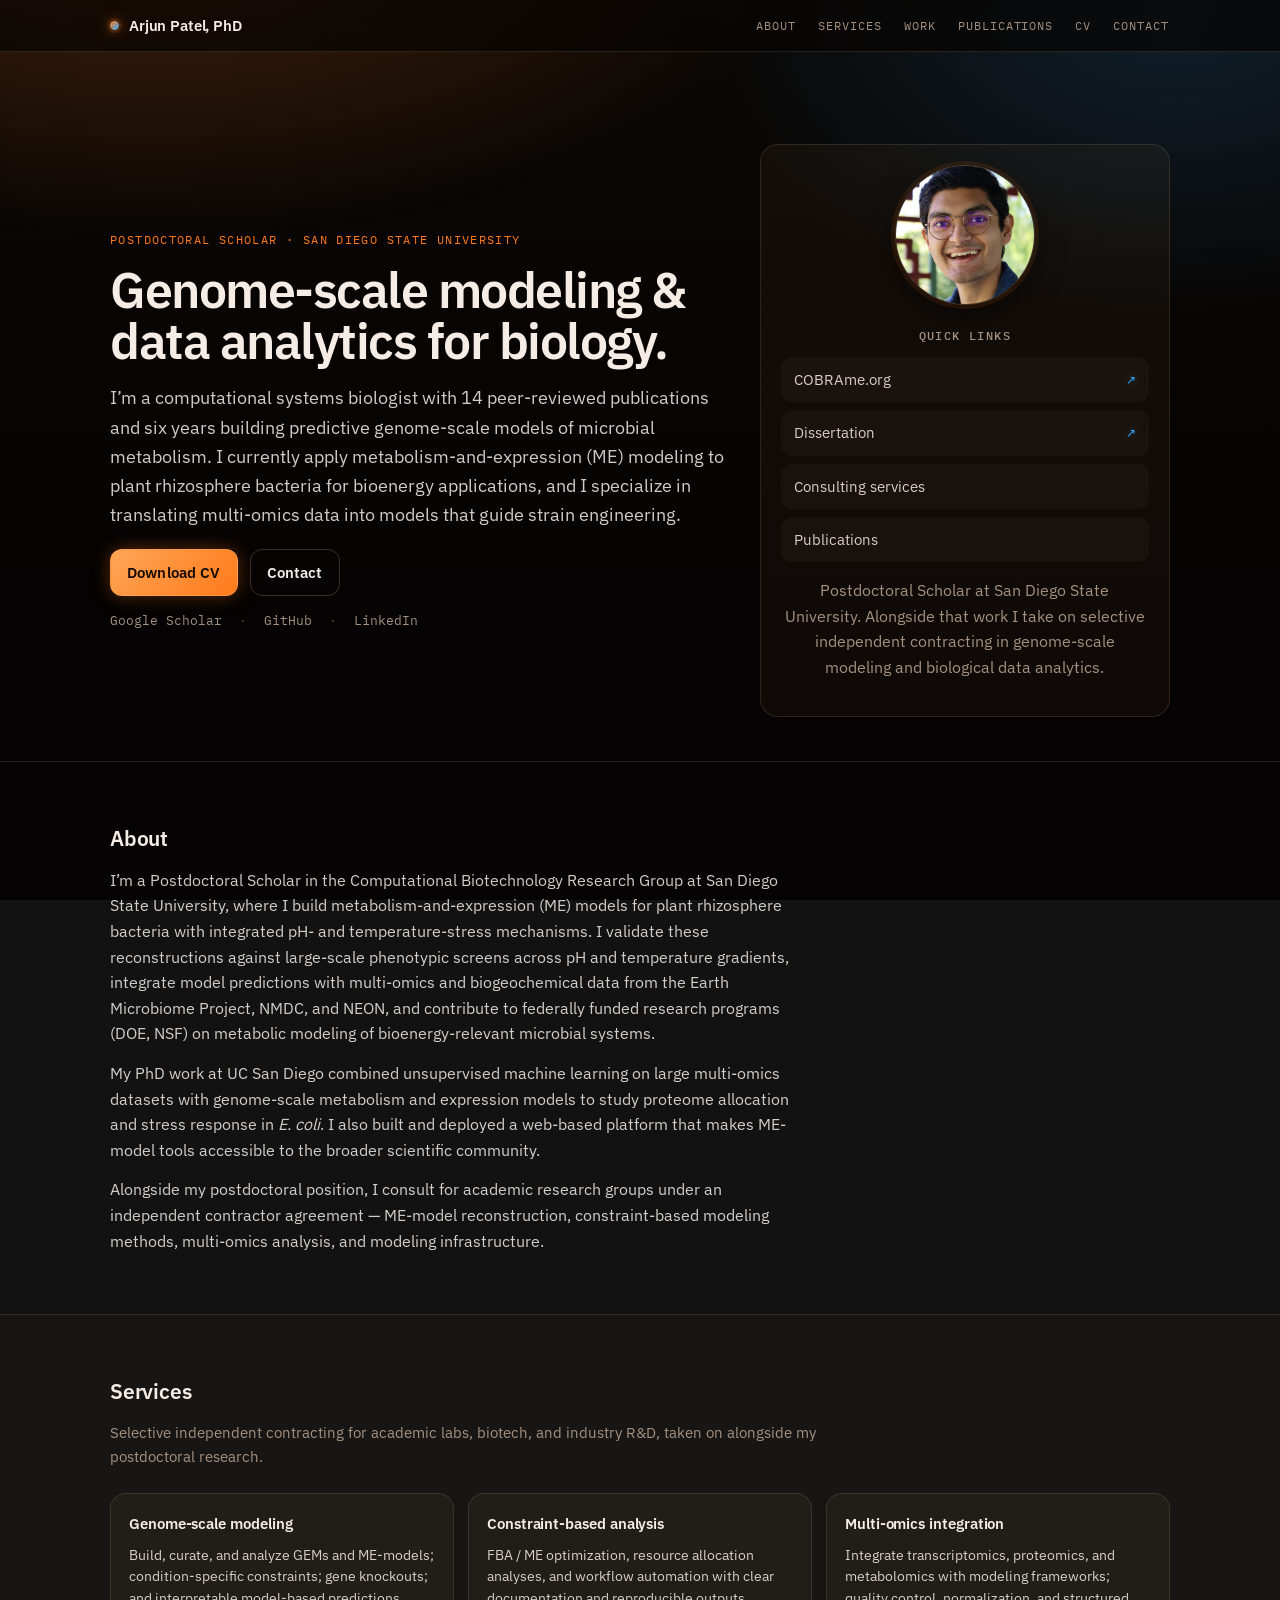
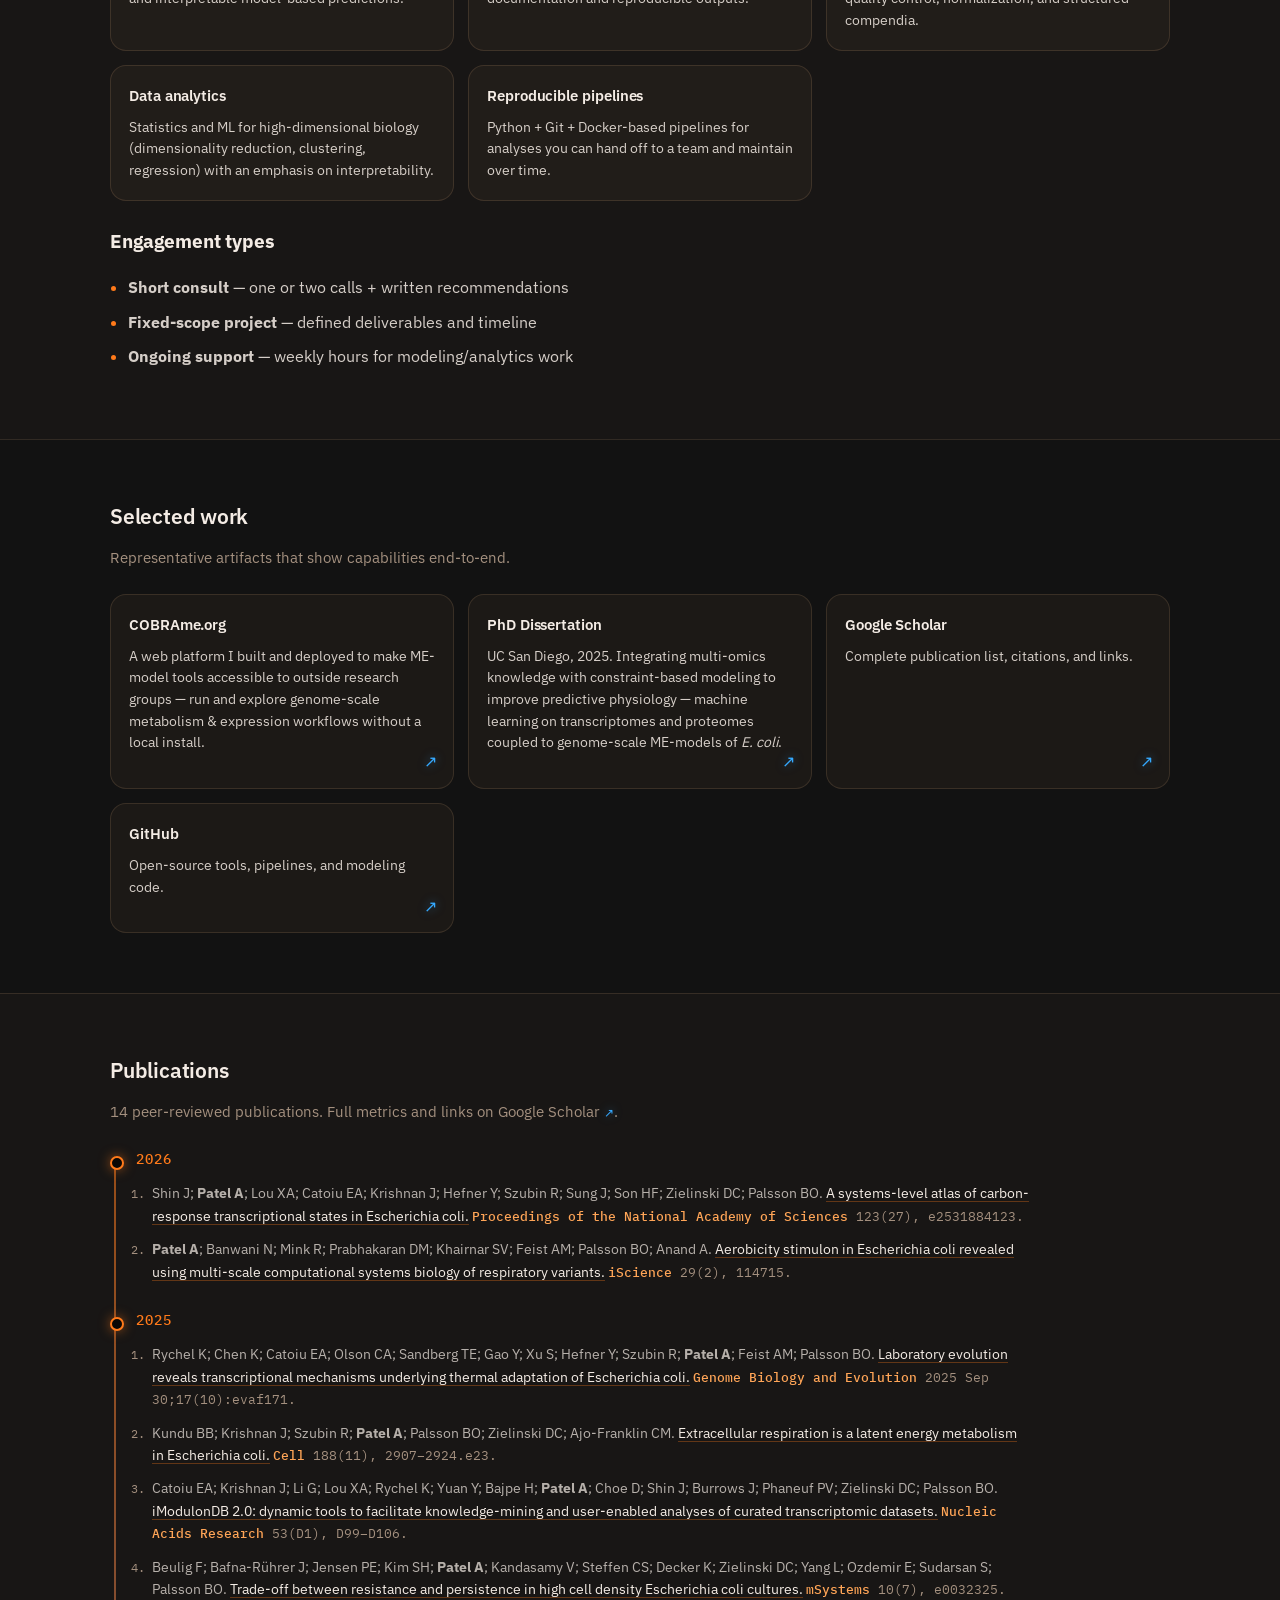
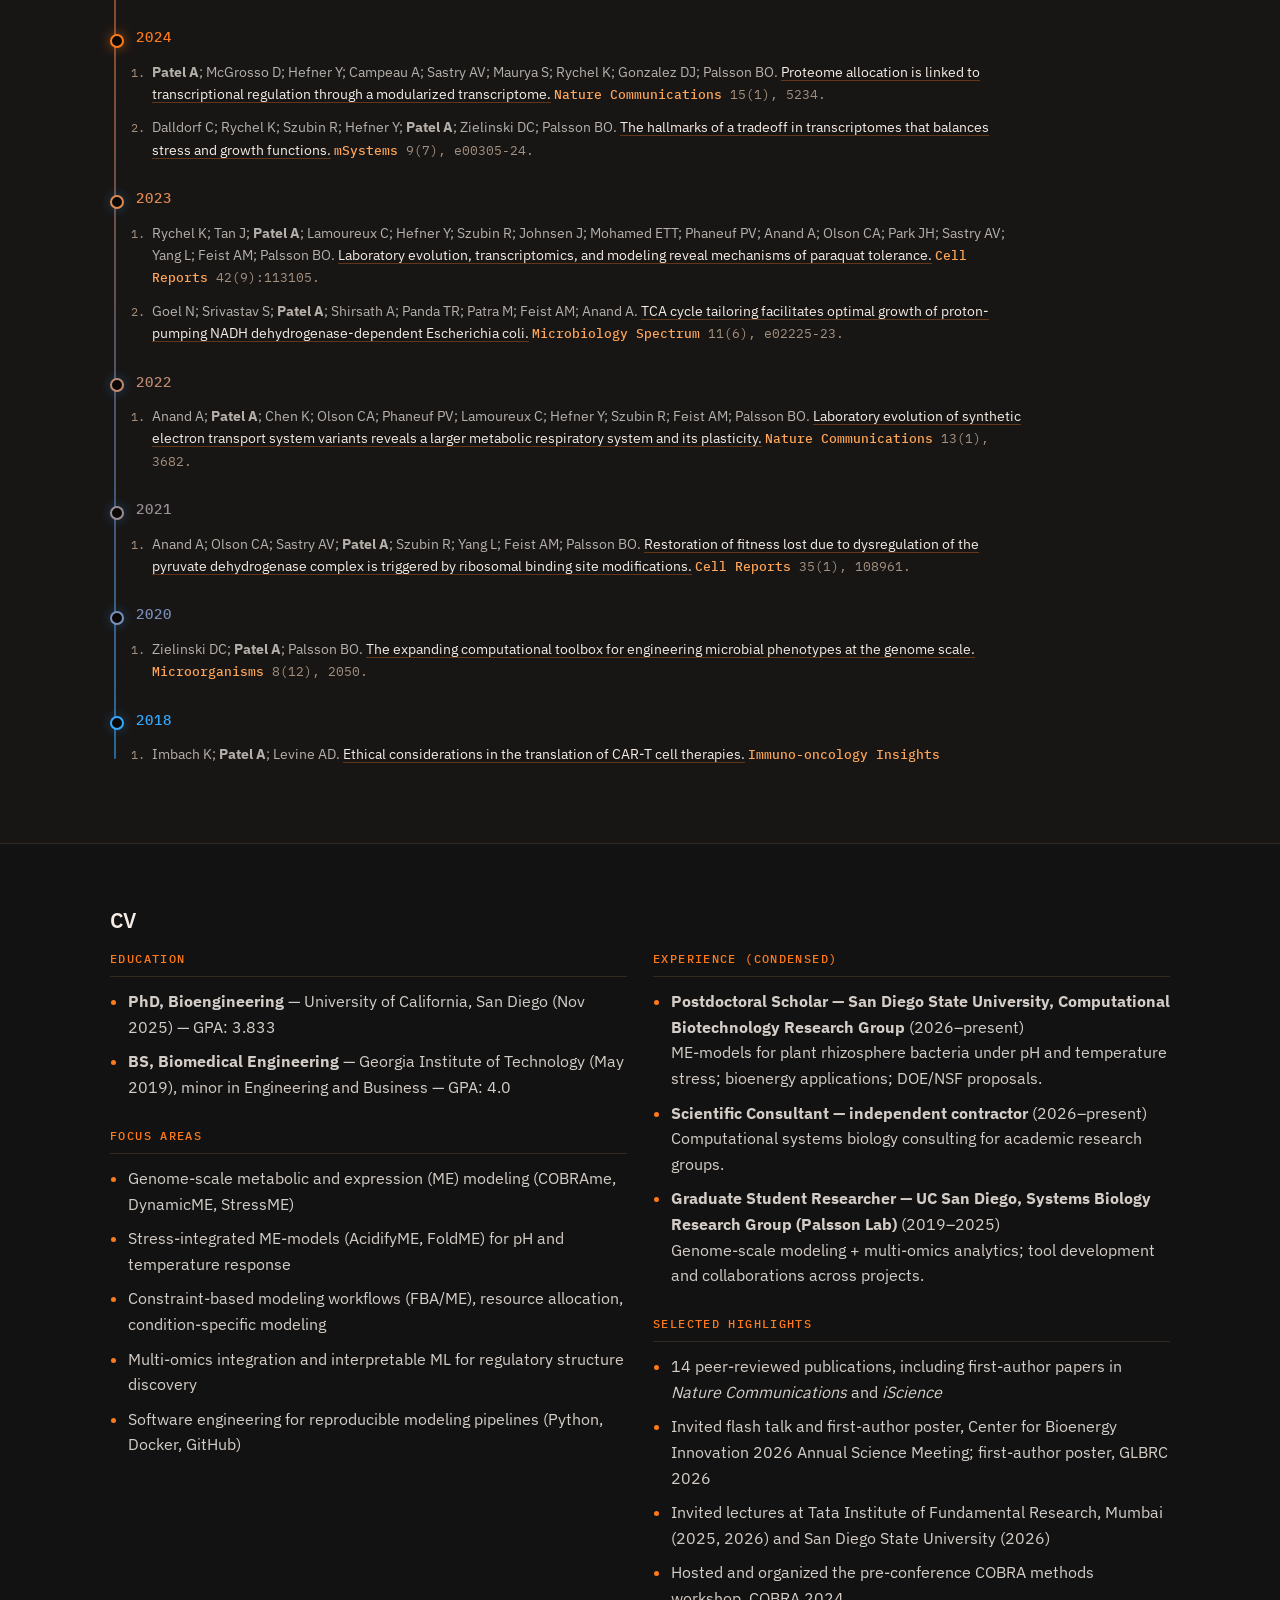
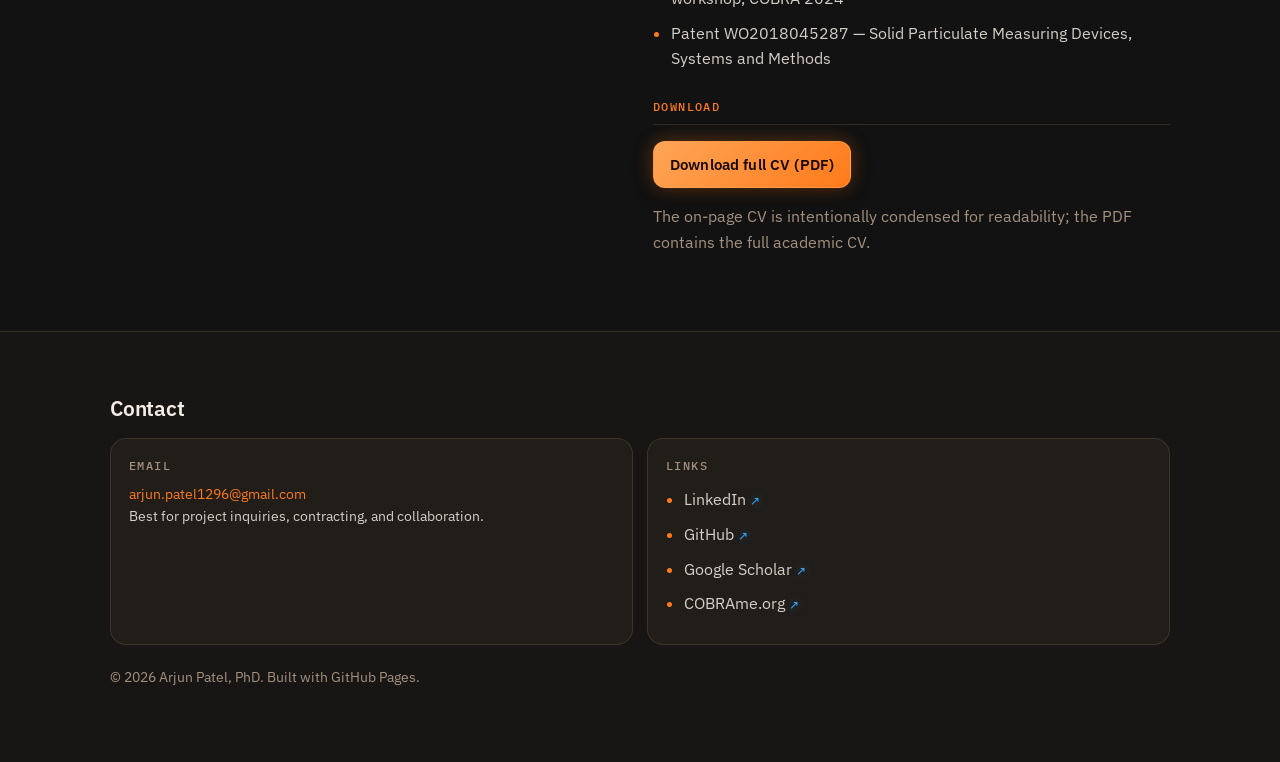
==== commit 3f4858a4: "Self-host fonts, link DOIs, shrink headshot, add site metadata Performance: - Resize assets/arjun.jp" ====
--- a/index.html
+++ b/index.html
@@ -7,15 +7,59 @@
   <meta name="description" content="Arjun Patel, PhD — computational systems biologist. Genome-scale metabolic & expression modeling (GEMs/ME-models), constraint-based analysis, and multi-omics data analytics." />
   <meta property="og:title" content="Arjun Patel, PhD — Genome-scale Modeling & Data Analytics" />
   <meta property="og:description" content="Constraint-based modeling (GEMs/ME-models), multi-omics integration, and reproducible analytics for biology." />
-  <meta property="og:type" content="website" />
+  <meta property="og:type" content="profile" />
+  <meta property="og:url" content="https://arjun.live/" />
+  <meta property="og:image" content="https://arjun.live/assets/og-image.png" />
+  <meta property="og:image:width" content="1200" />
+  <meta property="og:image:height" content="630" />
+  <meta property="og:image:alt" content="Arjun Patel, PhD — Postdoctoral Scholar, San Diego State University" />
+  <meta property="og:site_name" content="Arjun Patel, PhD" />
+  <meta name="twitter:card" content="summary_large_image" />
+  <meta name="author" content="Arjun Patel" />
+  <link rel="canonical" href="https://arjun.live/" />
   <meta name="theme-color" content="#0a0705" />
   <link rel="icon" href="assets/favicon.svg" type="image/svg+xml">
-  <link rel="preconnect" href="https://fonts.googleapis.com">
-  <link rel="preconnect" href="https://fonts.gstatic.com" crossorigin>
-  <link rel="stylesheet" href="https://fonts.googleapis.com/css2?family=IBM+Plex+Mono:wght@400;500&family=IBM+Plex+Sans:wght@400;500;600&display=swap">
+  <link rel="preload" href="assets/fonts/IBMPlexSans-var-latin.woff2" as="font" type="font/woff2" crossorigin>
+  <link rel="preload" href="assets/fonts/IBMPlexMono-400-latin.woff2" as="font" type="font/woff2" crossorigin>
   <link rel="stylesheet" href="styles.css" />
+  <script type="application/ld+json">
+  {
+    "@context": "https://schema.org",
+    "@type": "Person",
+    "name": "Arjun Patel",
+    "honorificSuffix": "PhD",
+    "url": "https://arjun.live/",
+    "image": "https://arjun.live/assets/og-image.png",
+    "email": "mailto:arjun.patel1296@gmail.com",
+    "jobTitle": "Postdoctoral Scholar",
+    "description": "Computational systems biologist working on genome-scale metabolic and expression (ME) modeling and multi-omics data analytics.",
+    "worksFor": {
+      "@type": "Organization",
+      "name": "San Diego State University",
+      "url": "https://www.sdsu.edu/"
+    },
+    "alumniOf": [
+      { "@type": "CollegeOrUniversity", "name": "University of California, San Diego" },
+      { "@type": "CollegeOrUniversity", "name": "Georgia Institute of Technology" }
+    ],
+    "knowsAbout": [
+      "Genome-scale metabolic modeling",
+      "Metabolism and expression (ME) models",
+      "Constraint-based reconstruction and analysis",
+      "Flux balance analysis",
+      "Multi-omics data integration",
+      "Systems biology"
+    ],
+    "sameAs": [
+      "https://scholar.google.com/citations?user=5Ym5JKAAAAAJ&hl=en",
+      "https://github.com/arjunpatel96",
+      "https://www.linkedin.com/in/arjunpatel96"
+    ]
+  }
+  </script>
 </head>
 <body>
+  <a class="skip-link" href="#top">Skip to content</a>
   <header class="header">
     <div class="container nav">
       <a class="brand" href="#top" aria-label="Home">
@@ -57,7 +101,7 @@
           </div>
 
           <div class="hero-card hero-profile">
-            <img src="assets/arjun.jpg" alt="Arjun Patel, PhD" class="profile-img" />
+            <img src="assets/arjun.jpg" alt="Arjun Patel, PhD" class="profile-img" width="420" height="420" />
             <h2>Quick links</h2>
             <ul class="quick">
               <li><a href="https://www.cobrame.org" target="_blank" rel="noopener noreferrer">COBRAme.org <span aria-hidden="true">↗</span></a></li>
@@ -127,41 +171,41 @@
         <div class="pubs">
           <h3 class="pub-year" id="pub-2026">2026</h3>
 <ol class="pub-list">
-<li><span class="pub-authors">Shin J; <strong>Patel A</strong>; Lou XA; Catoiu EA; Krishnan J; Hefner Y; Szubin R; Sung J; Son HF; Zielinski DC; Palsson BO.</span> <span class="pub-title">A systems-level atlas of carbon-response transcriptional states in Escherichia coli.</span> <span class="pub-venue"><strong>Proceedings of the National Academy of Sciences</strong> 123(27), e2531884123.</span></li>
-<li><span class="pub-authors"><strong>Patel A</strong>; Banwani N; Mink R; Prabhakaran DM; Khairnar SV; Feist AM; Palsson BO; Anand A.</span> <span class="pub-title">Aerobicity stimulon in Escherichia coli revealed using multi-scale computational systems biology of respiratory variants.</span> <span class="pub-venue"><strong>iScience</strong> 29(2), 114715.</span></li>
+<li><span class="pub-authors">Shin J; <strong>Patel A</strong>; Lou XA; Catoiu EA; Krishnan J; Hefner Y; Szubin R; Sung J; Son HF; Zielinski DC; Palsson BO.</span> <span class="pub-title"><a class="pub-link" href="https://doi.org/10.1073/pnas.2531884123" target="_blank" rel="noopener noreferrer">A systems-level atlas of carbon-response transcriptional states in Escherichia coli.</a></span> <span class="pub-venue"><strong>Proceedings of the National Academy of Sciences</strong> 123(27), e2531884123.</span></li>
+<li><span class="pub-authors"><strong>Patel A</strong>; Banwani N; Mink R; Prabhakaran DM; Khairnar SV; Feist AM; Palsson BO; Anand A.</span> <span class="pub-title"><a class="pub-link" href="https://doi.org/10.1016/j.isci.2026.114715" target="_blank" rel="noopener noreferrer">Aerobicity stimulon in Escherichia coli revealed using multi-scale computational systems biology of respiratory variants.</a></span> <span class="pub-venue"><strong>iScience</strong> 29(2), 114715.</span></li>
 </ol>
 <h3 class="pub-year" id="pub-2025">2025</h3>
 <ol class="pub-list">
-<li><span class="pub-authors">Rychel K; Chen K; Catoiu EA; Olson CA; Sandberg TE; Gao Y; Xu S; Hefner Y; Szubin R; <strong>Patel A</strong>; Feist AM; Palsson BO.</span> <span class="pub-title">Laboratory evolution reveals transcriptional mechanisms underlying thermal adaptation of Escherichia coli.</span> <span class="pub-venue"><strong>Genome Biology and Evolution</strong> 2025 Sep 30;17(10):evaf171.</span></li>
-<li><span class="pub-authors">Kundu BB; Krishnan J; Szubin R; <strong>Patel A</strong>; Palsson BO; Zielinski DC; Ajo-Franklin CM.</span> <span class="pub-title">Extracellular respiration is a latent energy metabolism in Escherichia coli.</span> <span class="pub-venue"><strong>Cell</strong> 188(11), 2907–2924.e23.</span></li>
-<li><span class="pub-authors">Catoiu EA; Krishnan J; Li G; Lou XA; Rychel K; Yuan Y; Bajpe H; <strong>Patel A</strong>; Choe D; Shin J; Burrows J; Phaneuf PV; Zielinski DC; Palsson BO.</span> <span class="pub-title">iModulonDB 2.0: dynamic tools to facilitate knowledge-mining and user-enabled analyses of curated transcriptomic datasets.</span> <span class="pub-venue"><strong>Nucleic Acids Research</strong> 53(D1), D99–D106.</span></li>
-<li><span class="pub-authors">Beulig F; Bafna-Rührer J; Jensen PE; Kim SH; <strong>Patel A</strong>; Kandasamy V; Steffen CS; Decker K; Zielinski DC; Yang L; Ozdemir E; Sudarsan S; Palsson BO.</span> <span class="pub-title">Trade-off between resistance and persistence in high cell density Escherichia coli cultures.</span> <span class="pub-venue"><strong>mSystems</strong> 10(7), e0032325.</span></li>
+<li><span class="pub-authors">Rychel K; Chen K; Catoiu EA; Olson CA; Sandberg TE; Gao Y; Xu S; Hefner Y; Szubin R; <strong>Patel A</strong>; Feist AM; Palsson BO.</span> <span class="pub-title"><a class="pub-link" href="https://doi.org/10.1093/gbe/evaf171" target="_blank" rel="noopener noreferrer">Laboratory evolution reveals transcriptional mechanisms underlying thermal adaptation of Escherichia coli.</a></span> <span class="pub-venue"><strong>Genome Biology and Evolution</strong> 2025 Sep 30;17(10):evaf171.</span></li>
+<li><span class="pub-authors">Kundu BB; Krishnan J; Szubin R; <strong>Patel A</strong>; Palsson BO; Zielinski DC; Ajo-Franklin CM.</span> <span class="pub-title"><a class="pub-link" href="https://doi.org/10.1016/j.cell.2025.03.016" target="_blank" rel="noopener noreferrer">Extracellular respiration is a latent energy metabolism in Escherichia coli.</a></span> <span class="pub-venue"><strong>Cell</strong> 188(11), 2907–2924.e23.</span></li>
+<li><span class="pub-authors">Catoiu EA; Krishnan J; Li G; Lou XA; Rychel K; Yuan Y; Bajpe H; <strong>Patel A</strong>; Choe D; Shin J; Burrows J; Phaneuf PV; Zielinski DC; Palsson BO.</span> <span class="pub-title"><a class="pub-link" href="https://doi.org/10.1093/nar/gkae1009" target="_blank" rel="noopener noreferrer">iModulonDB 2.0: dynamic tools to facilitate knowledge-mining and user-enabled analyses of curated transcriptomic datasets.</a></span> <span class="pub-venue"><strong>Nucleic Acids Research</strong> 53(D1), D99–D106.</span></li>
+<li><span class="pub-authors">Beulig F; Bafna-Rührer J; Jensen PE; Kim SH; <strong>Patel A</strong>; Kandasamy V; Steffen CS; Decker K; Zielinski DC; Yang L; Ozdemir E; Sudarsan S; Palsson BO.</span> <span class="pub-title"><a class="pub-link" href="https://doi.org/10.1128/msystems.00323-25" target="_blank" rel="noopener noreferrer">Trade-off between resistance and persistence in high cell density Escherichia coli cultures.</a></span> <span class="pub-venue"><strong>mSystems</strong> 10(7), e0032325.</span></li>
 </ol>
 <h3 class="pub-year" id="pub-2024">2024</h3>
 <ol class="pub-list">
-<li><span class="pub-authors"><strong>Patel A</strong>; McGrosso D; Hefner Y; Campeau A; Sastry AV; Maurya S; Rychel K; Gonzalez DJ; Palsson BO.</span> <span class="pub-title">Proteome allocation is linked to transcriptional regulation through a modularized transcriptome.</span> <span class="pub-venue"><strong>Nature Communications</strong> 15(1), 5234.</span></li>
-<li><span class="pub-authors">Dalldorf C; Rychel K; Szubin R; Hefner Y; <strong>Patel A</strong>; Zielinski DC; Palsson BO.</span> <span class="pub-title">The hallmarks of a tradeoff in transcriptomes that balances stress and growth functions.</span> <span class="pub-venue"><strong>mSystems</strong> 9(7), e00305-24.</span></li>
+<li><span class="pub-authors"><strong>Patel A</strong>; McGrosso D; Hefner Y; Campeau A; Sastry AV; Maurya S; Rychel K; Gonzalez DJ; Palsson BO.</span> <span class="pub-title"><a class="pub-link" href="https://doi.org/10.1038/s41467-024-49231-y" target="_blank" rel="noopener noreferrer">Proteome allocation is linked to transcriptional regulation through a modularized transcriptome.</a></span> <span class="pub-venue"><strong>Nature Communications</strong> 15(1), 5234.</span></li>
+<li><span class="pub-authors">Dalldorf C; Rychel K; Szubin R; Hefner Y; <strong>Patel A</strong>; Zielinski DC; Palsson BO.</span> <span class="pub-title"><a class="pub-link" href="https://doi.org/10.1128/msystems.00305-24" target="_blank" rel="noopener noreferrer">The hallmarks of a tradeoff in transcriptomes that balances stress and growth functions.</a></span> <span class="pub-venue"><strong>mSystems</strong> 9(7), e00305-24.</span></li>
 </ol>
 <h3 class="pub-year" id="pub-2023">2023</h3>
 <ol class="pub-list">
-<li><span class="pub-authors">Rychel K; Tan J; <strong>Patel A</strong>; Lamoureux C; Hefner Y; Szubin R; Johnsen J; Mohamed ETT; Phaneuf PV; Anand A; Olson CA; Park JH; Sastry AV; Yang L; Feist AM; Palsson BO.</span> <span class="pub-title">Laboratory evolution, transcriptomics, and modeling reveal mechanisms of paraquat tolerance.</span> <span class="pub-venue"><strong>Cell Reports</strong> 42(9):113105.</span></li>
-<li><span class="pub-authors">Goel N; Srivastav S; <strong>Patel A</strong>; Shirsath A; Panda TR; Patra M; Feist AM; Anand A.</span> <span class="pub-title">TCA cycle tailoring facilitates optimal growth of proton-pumping NADH dehydrogenase-dependent Escherichia coli.</span> <span class="pub-venue"><strong>Microbiology Spectrum</strong> 11(6), e02225-23.</span></li>
+<li><span class="pub-authors">Rychel K; Tan J; <strong>Patel A</strong>; Lamoureux C; Hefner Y; Szubin R; Johnsen J; Mohamed ETT; Phaneuf PV; Anand A; Olson CA; Park JH; Sastry AV; Yang L; Feist AM; Palsson BO.</span> <span class="pub-title"><a class="pub-link" href="https://doi.org/10.1016/j.celrep.2023.113105" target="_blank" rel="noopener noreferrer">Laboratory evolution, transcriptomics, and modeling reveal mechanisms of paraquat tolerance.</a></span> <span class="pub-venue"><strong>Cell Reports</strong> 42(9):113105.</span></li>
+<li><span class="pub-authors">Goel N; Srivastav S; <strong>Patel A</strong>; Shirsath A; Panda TR; Patra M; Feist AM; Anand A.</span> <span class="pub-title"><a class="pub-link" href="https://doi.org/10.1128/spectrum.02225-23" target="_blank" rel="noopener noreferrer">TCA cycle tailoring facilitates optimal growth of proton-pumping NADH dehydrogenase-dependent Escherichia coli.</a></span> <span class="pub-venue"><strong>Microbiology Spectrum</strong> 11(6), e02225-23.</span></li>
 </ol>
 <h3 class="pub-year" id="pub-2022">2022</h3>
 <ol class="pub-list">
-<li><span class="pub-authors">Anand A; <strong>Patel A</strong>; Chen K; Olson CA; Phaneuf PV; Lamoureux C; Hefner Y; Szubin R; Feist AM; Palsson BO.</span> <span class="pub-title">Laboratory evolution of synthetic electron transport system variants reveals a larger metabolic respiratory system and its plasticity.</span> <span class="pub-venue"><strong>Nature Communications</strong> 13(1), 3682.</span></li>
+<li><span class="pub-authors">Anand A; <strong>Patel A</strong>; Chen K; Olson CA; Phaneuf PV; Lamoureux C; Hefner Y; Szubin R; Feist AM; Palsson BO.</span> <span class="pub-title"><a class="pub-link" href="https://doi.org/10.1038/s41467-022-30877-5" target="_blank" rel="noopener noreferrer">Laboratory evolution of synthetic electron transport system variants reveals a larger metabolic respiratory system and its plasticity.</a></span> <span class="pub-venue"><strong>Nature Communications</strong> 13(1), 3682.</span></li>
 </ol>
 <h3 class="pub-year" id="pub-2021">2021</h3>
 <ol class="pub-list">
-<li><span class="pub-authors">Anand A; Olson CA; Sastry AV; <strong>Patel A</strong>; Szubin R; Yang L; Feist AM; Palsson BO.</span> <span class="pub-title">Restoration of fitness lost due to dysregulation of the pyruvate dehydrogenase complex is triggered by ribosomal binding site modifications.</span> <span class="pub-venue"><strong>Cell Reports</strong> 35(1), 108961.</span></li>
+<li><span class="pub-authors">Anand A; Olson CA; Sastry AV; <strong>Patel A</strong>; Szubin R; Yang L; Feist AM; Palsson BO.</span> <span class="pub-title"><a class="pub-link" href="https://doi.org/10.1016/j.celrep.2021.108961" target="_blank" rel="noopener noreferrer">Restoration of fitness lost due to dysregulation of the pyruvate dehydrogenase complex is triggered by ribosomal binding site modifications.</a></span> <span class="pub-venue"><strong>Cell Reports</strong> 35(1), 108961.</span></li>
 </ol>
 <h3 class="pub-year" id="pub-2020">2020</h3>
 <ol class="pub-list">
-<li><span class="pub-authors">Zielinski DC; <strong>Patel A</strong>; Palsson BO.</span> <span class="pub-title">The expanding computational toolbox for engineering microbial phenotypes at the genome scale.</span> <span class="pub-venue"><strong>Microorganisms</strong> 8(12), 2050.</span></li>
+<li><span class="pub-authors">Zielinski DC; <strong>Patel A</strong>; Palsson BO.</span> <span class="pub-title"><a class="pub-link" href="https://doi.org/10.3390/microorganisms8122050" target="_blank" rel="noopener noreferrer">The expanding computational toolbox for engineering microbial phenotypes at the genome scale.</a></span> <span class="pub-venue"><strong>Microorganisms</strong> 8(12), 2050.</span></li>
 </ol>
 <h3 class="pub-year" id="pub-2018">2018</h3>
 <ol class="pub-list">
-<li><span class="pub-authors">Imbach K; <strong>Patel A</strong>; Levine AD.</span> <span class="pub-title">Ethical considerations in the translation of CAR-T cell therapies.</span> <span class="pub-venue"><strong>Immuno-oncology Insights</strong></span></li>
+<li><span class="pub-authors">Imbach K; <strong>Patel A</strong>; Levine AD.</span> <span class="pub-title"><a class="pub-link" href="https://doi.org/10.18609/cgti.2018.030" target="_blank" rel="noopener noreferrer">Ethical considerations in the translation of CAR-T cell therapies.</a></span> <span class="pub-venue"><strong>Immuno-oncology Insights</strong></span></li>
 </ol>
         </div>
       </div>
--- a/styles.css
+++ b/styles.css
@@ -3,6 +3,42 @@
    Orange = high flux / hot / recent.  Blue = the cold pole.
    Committed dark theme: this palette does not invert.
    ========================================================================== */
+
+/* ── self-hosted type (no external requests) ────────────────────────────────
+   Plex Sans ships as a variable font, so one file covers 400–700.
+   Plex Mono is static, so 400 and 500 are separate files.
+   latin-ext is only fetched if a glyph actually needs it (unicode-range).   */
+
+@font-face{
+  font-family:"IBM Plex Sans"; font-style:normal; font-weight:100 700; font-display:swap;
+  src:url("assets/fonts/IBMPlexSans-var-latin.woff2") format("woff2");
+  unicode-range:U+0000-00FF,U+0131,U+0152-0153,U+02BB-02BC,U+02C6,U+02DA,U+02DC,U+0304,U+0308,U+0329,U+2000-206F,U+20AC,U+2122,U+2191,U+2193,U+2212,U+2215,U+FEFF,U+FFFD;
+}
+@font-face{
+  font-family:"IBM Plex Sans"; font-style:normal; font-weight:100 700; font-display:swap;
+  src:url("assets/fonts/IBMPlexSans-var-latin-ext.woff2") format("woff2");
+  unicode-range:U+0100-02BA,U+02BD-02C5,U+02C7-02CC,U+02CE-02D7,U+02DD-02FF,U+0304,U+0308,U+0329,U+1D00-1DBF,U+1E00-1E9F,U+1EF2-1EFF,U+2020,U+20A0-20AB,U+20AD-20C0,U+2113,U+2C60-2C7F,U+A720-A7FF;
+}
+@font-face{
+  font-family:"IBM Plex Mono"; font-style:normal; font-weight:400; font-display:swap;
+  src:url("assets/fonts/IBMPlexMono-400-latin.woff2") format("woff2");
+  unicode-range:U+0000-00FF,U+0131,U+0152-0153,U+02BB-02BC,U+02C6,U+02DA,U+02DC,U+0304,U+0308,U+0329,U+2000-206F,U+20AC,U+2122,U+2191,U+2193,U+2212,U+2215,U+FEFF,U+FFFD;
+}
+@font-face{
+  font-family:"IBM Plex Mono"; font-style:normal; font-weight:400; font-display:swap;
+  src:url("assets/fonts/IBMPlexMono-400-latin-ext.woff2") format("woff2");
+  unicode-range:U+0100-02BA,U+02BD-02C5,U+02C7-02CC,U+02CE-02D7,U+02DD-02FF,U+0304,U+0308,U+0329,U+1D00-1DBF,U+1E00-1E9F,U+1EF2-1EFF,U+2020,U+20A0-20AB,U+20AD-20C0,U+2113,U+2C60-2C7F,U+A720-A7FF;
+}
+@font-face{
+  font-family:"IBM Plex Mono"; font-style:normal; font-weight:500; font-display:swap;
+  src:url("assets/fonts/IBMPlexMono-500-latin.woff2") format("woff2");
+  unicode-range:U+0000-00FF,U+0131,U+0152-0153,U+02BB-02BC,U+02C6,U+02DA,U+02DC,U+0304,U+0308,U+0329,U+2000-206F,U+20AC,U+2122,U+2191,U+2193,U+2212,U+2215,U+FEFF,U+FFFD;
+}
+@font-face{
+  font-family:"IBM Plex Mono"; font-style:normal; font-weight:500; font-display:swap;
+  src:url("assets/fonts/IBMPlexMono-500-latin-ext.woff2") format("woff2");
+  unicode-range:U+0100-02BA,U+02BD-02C5,U+02C7-02CC,U+02CE-02D7,U+02DD-02FF,U+0304,U+0308,U+0329,U+1D00-1DBF,U+1E00-1E9F,U+1EF2-1EFF,U+2020,U+20A0-20AB,U+20AD-20C0,U+2113,U+2C60-2C7F,U+A720-A7FF;
+}
 
 :root{
   /* ground — warm near-black, biased toward the accent rather than neutral */
@@ -66,6 +102,15 @@
 }
 
 .container{width:min(1060px, calc(100% - 40px)); margin:0 auto}
+
+/* keyboard users can jump the nav; visible only when focused */
+.skip-link{
+  position:absolute; left:-9999px; top:0; z-index:100;
+  padding:10px 16px;
+  background:var(--flux); color:var(--on-flux);
+  font-weight:600; border-radius:0 0 10px 0;
+}
+.skip-link:focus{left:0; color:var(--on-flux)}
 
 /* ── header ─────────────────────────────────────────────────────────────── */
 
@@ -346,6 +391,16 @@
 .pub-list li::marker{color:var(--muted); font-family:var(--mono); font-size:12px}
 .pub-authors{color:rgba(244,236,229,.72)}
 .pub-title{color:var(--text)}
+/* every title resolves to its DOI */
+.pub-link{
+  color:inherit;
+  text-decoration:underline;
+  text-decoration-color:rgba(255,122,26,.32);
+  text-underline-offset:3px;
+  text-decoration-thickness:1px;
+  transition:color .18s ease, text-decoration-color .18s ease;
+}
+.pub-link:hover{color:var(--flux); text-decoration-color:var(--flux)}
 .pub-venue{
   font-family:var(--mono);
   font-size:12.5px;
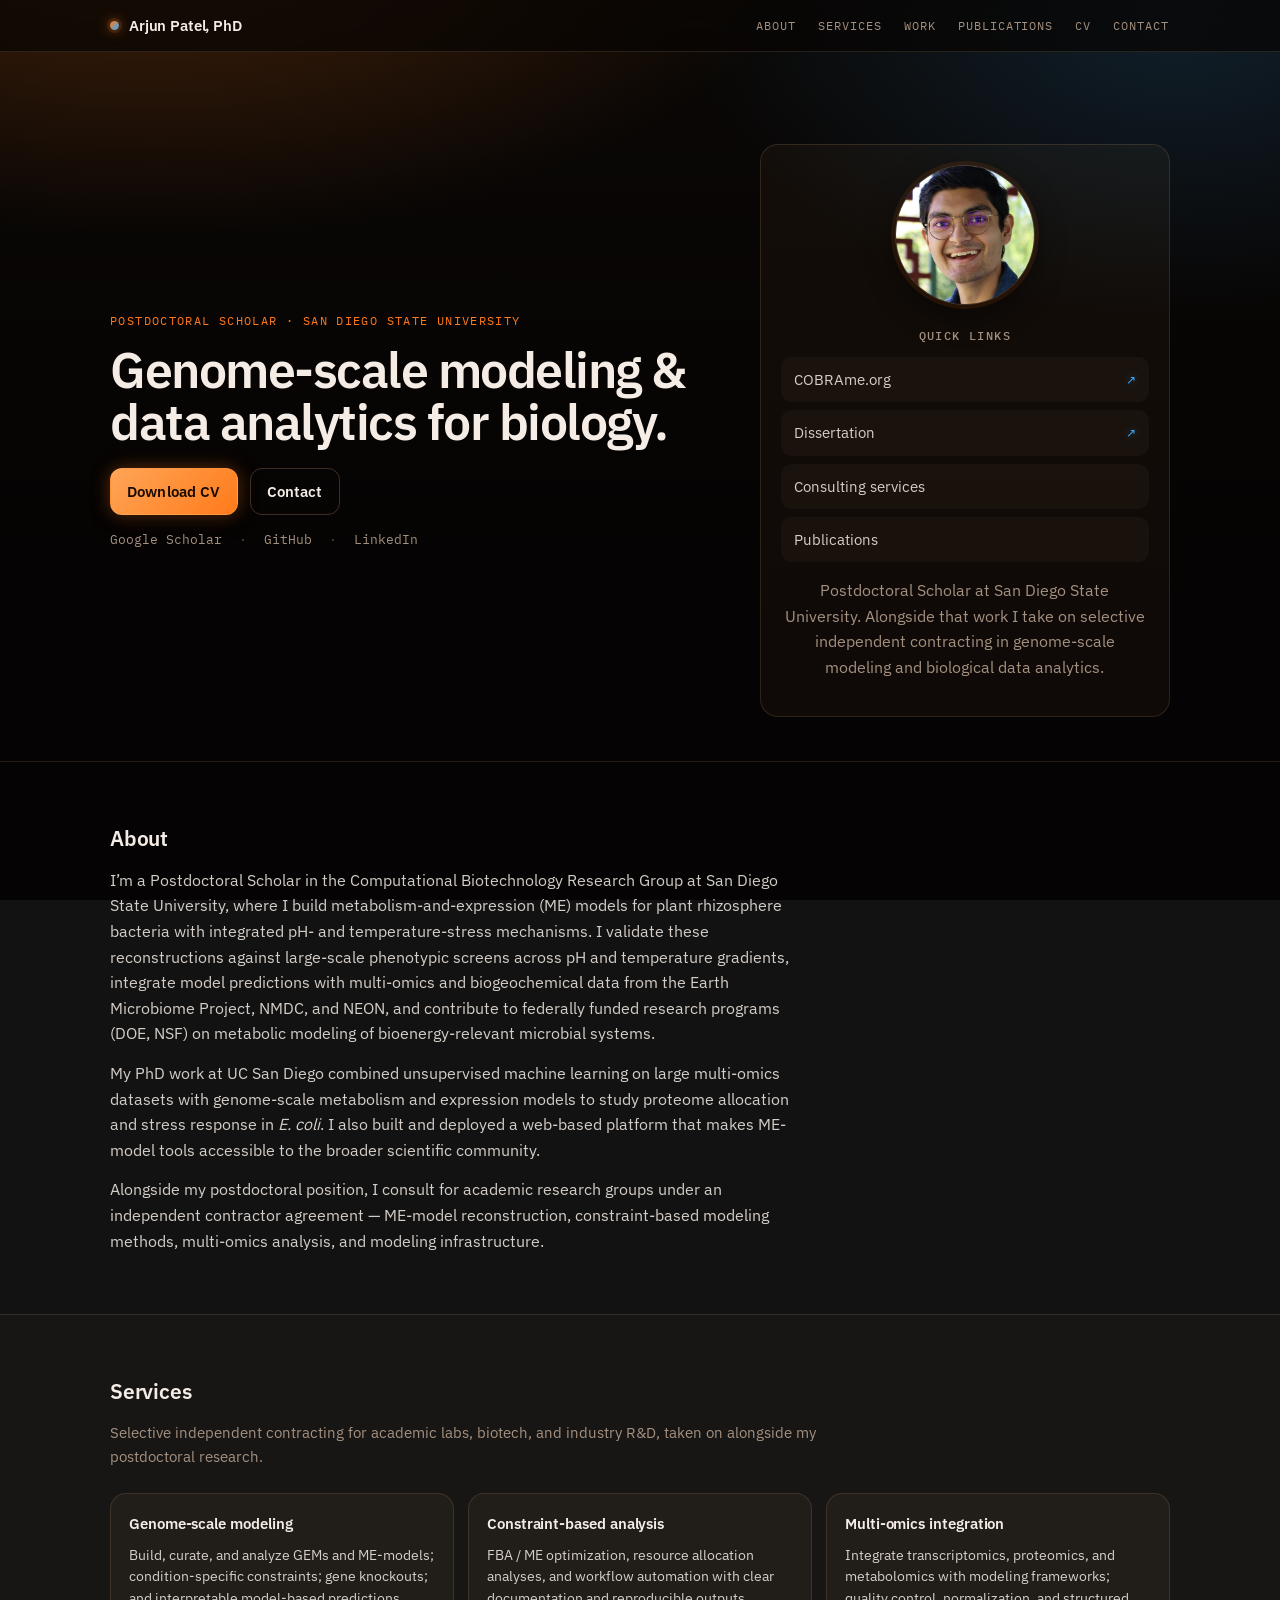
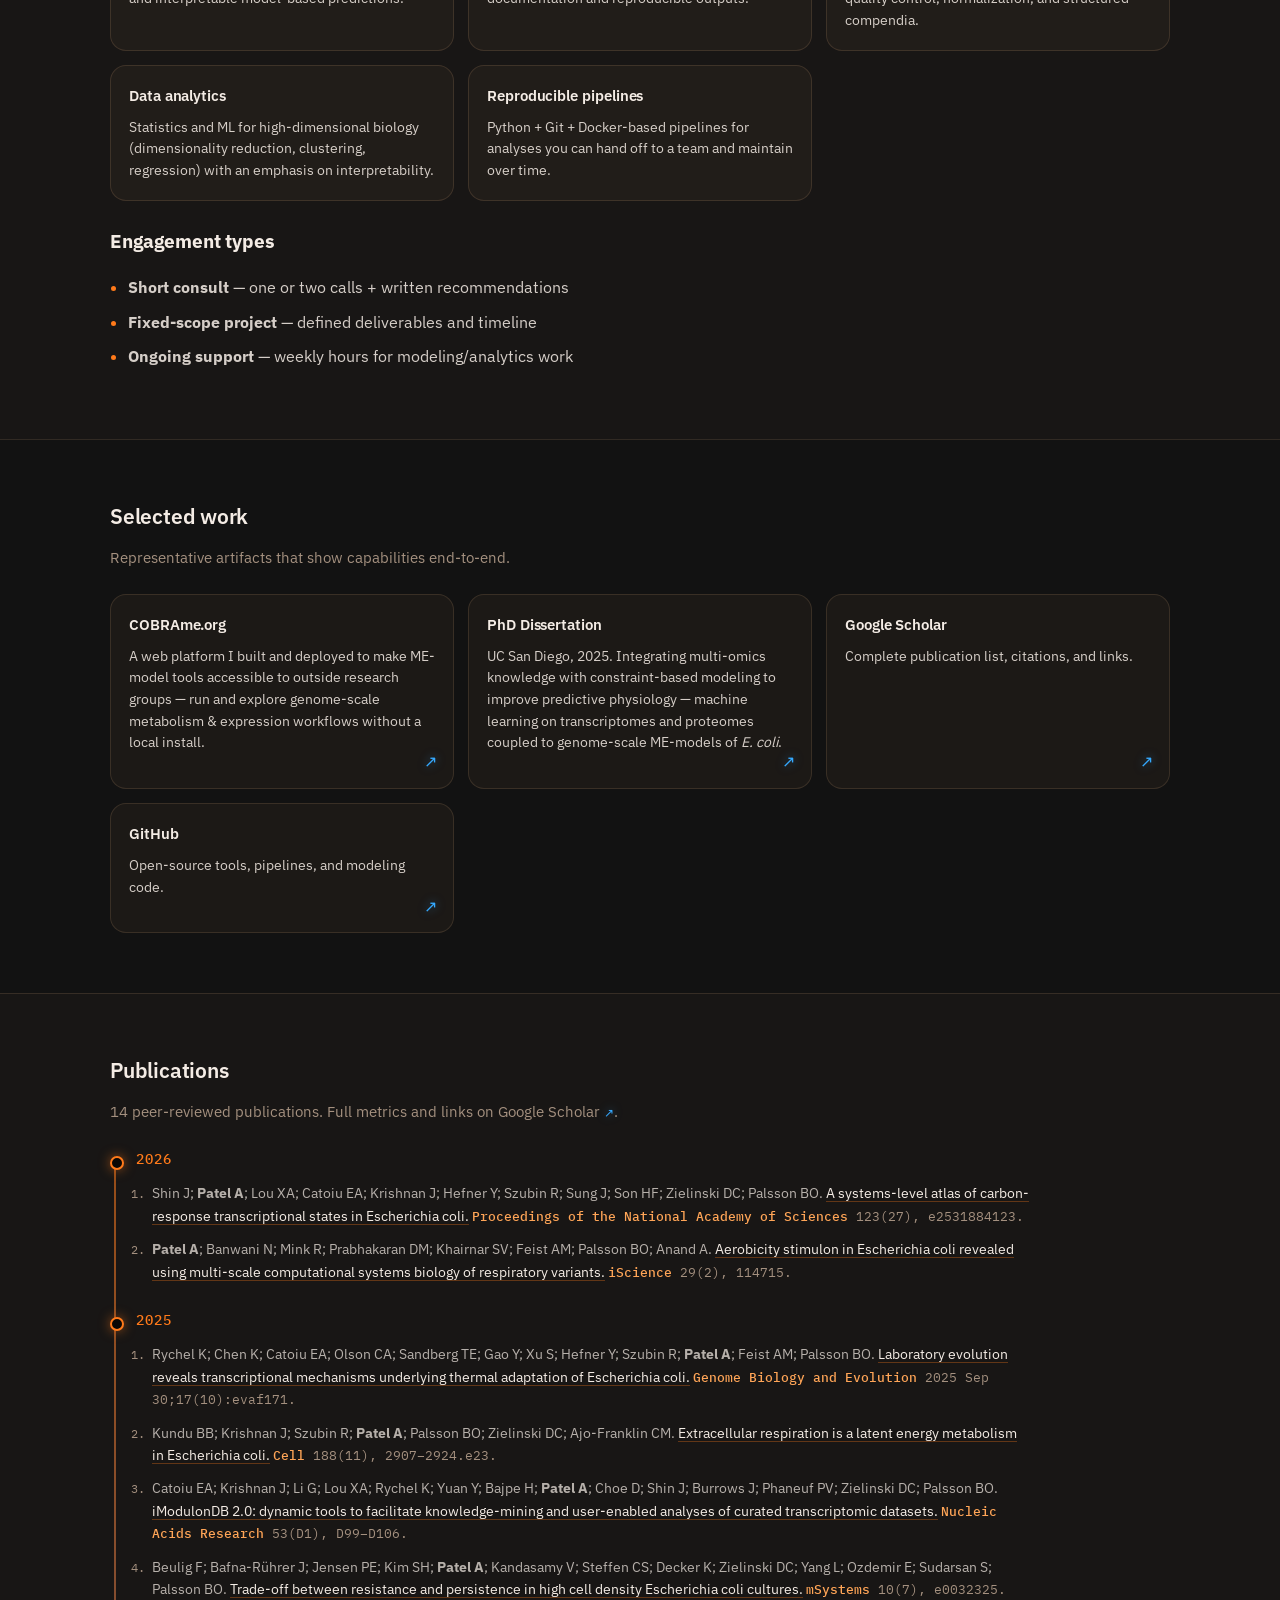
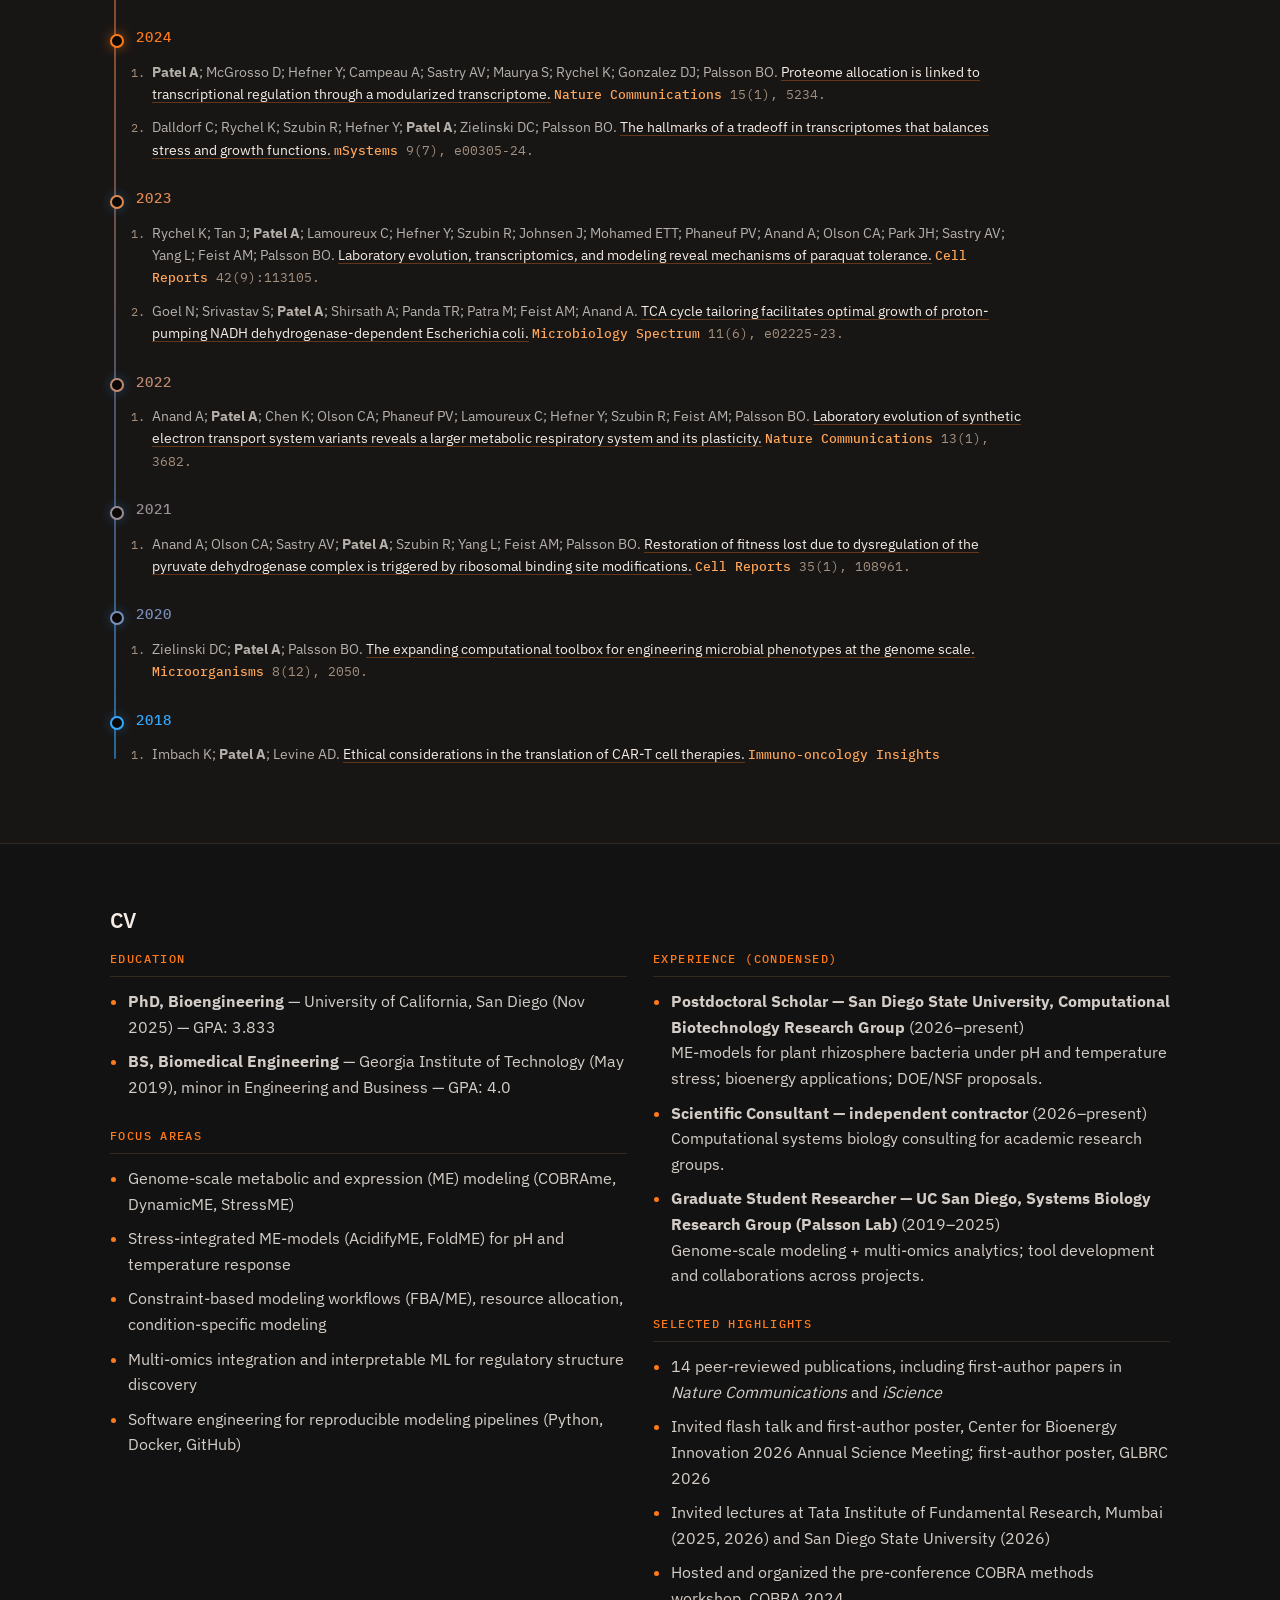
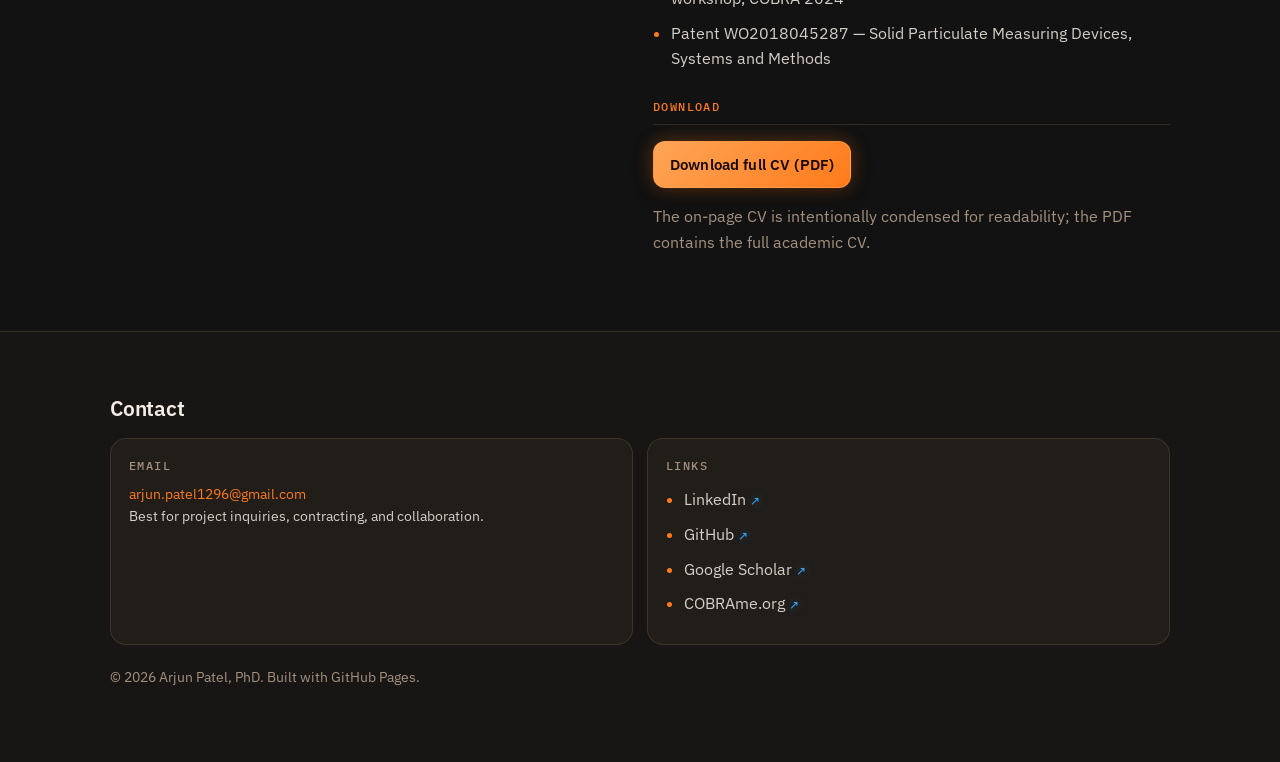
==== commit a55ca903: "Trim hero copy and add a CSS-only mobile nav menu The hero lead paragraph restated the About section" ====
--- a/index.html
+++ b/index.html
@@ -61,6 +61,11 @@
 <body>
   <a class="skip-link" href="#top">Skip to content</a>
   <header class="header">
+    <!-- 0x0 fixed anchors: :target on #menu drives the mobile menu, #menu-closed is the
+         inert target the close button jumps to. both must be fixed — targeting anything
+         in normal flow scrolls the page out from under the reader. -->
+    <i id="menu" class="menu-anchor" aria-hidden="true"></i>
+    <i id="menu-closed" class="menu-anchor" aria-hidden="true"></i>
     <div class="container nav">
       <a class="brand" href="#top" aria-label="Home">
         <span class="dot"></span><span>Arjun Patel, PhD</span>
@@ -74,6 +79,10 @@
         <a href="#cv">CV</a>
         <a href="#contact">Contact</a>
       </nav>
+
+      <!-- mobile only; CSS :target drives the open/closed state, no JS -->
+      <a class="navtoggle open" href="#menu" aria-label="Open menu"><span class="bars" aria-hidden="true"></span></a>
+      <a class="navtoggle close" href="#menu-closed" aria-label="Close menu"><span class="bars" aria-hidden="true"></span></a>
     </div>
   </header>
 
@@ -84,8 +93,6 @@
           <div>
             <p class="kicker">Postdoctoral Scholar · San Diego State University</p>
             <h1>Genome-scale modeling &amp; data analytics for biology.</h1>
-            <p class="lead">I’m a computational systems biologist with 14 peer-reviewed publications and six years building predictive genome-scale models of microbial metabolism. I currently apply metabolism-and-expression (ME) modeling to plant rhizosphere bacteria for bioenergy applications, and I specialize in translating multi-omics data into models that guide strain engineering.</p>
-
             <div class="cta">
               <a class="btn" href="assets/Arjun_Patel_CV.pdf" target="_blank" rel="noopener noreferrer">Download CV</a>
               <a class="btn ghost" href="#contact">Contact</a>
--- a/styles.css
+++ b/styles.css
@@ -155,6 +155,36 @@
 }
 .navlinks a:hover{color:var(--text)}
 .navlinks a:hover::after{transform:scaleX(1)}
+
+/* hamburger — hidden above the mobile breakpoint, shown in the media query below.
+   icon bars are drawn in CSS; the self-hosted Plex subsets have no ☰ / ✕ glyph. */
+.menu-anchor{position:fixed; top:0; left:0; width:0; height:0}
+.navtoggle{display:none}
+.navtoggle .bars{
+  display:block;
+  width:20px; height:2px; border-radius:2px;
+  background:var(--muted);
+  position:relative;
+  transition: background .18s ease;
+}
+.navtoggle .bars::before,
+.navtoggle .bars::after{
+  content:""; position:absolute; left:0;
+  width:20px; height:2px; border-radius:2px;
+  background:var(--muted);
+  transition: background .18s ease, transform .18s ease;
+}
+.navtoggle .bars::before{top:-6px}
+.navtoggle .bars::after{top:6px}
+.navtoggle:hover .bars,
+.navtoggle:hover .bars::before,
+.navtoggle:hover .bars::after{background:var(--text)}
+
+/* close state: middle bar hides, outer two cross into an X */
+.navtoggle.close .bars{background:transparent}
+.navtoggle.close .bars::before{top:0; transform:rotate(45deg)}
+.navtoggle.close .bars::after{top:0; transform:rotate(-45deg)}
+.navtoggle.close:hover .bars{background:transparent}
 
 /* ── type scale ─────────────────────────────────────────────────────────── */
 
@@ -448,18 +478,31 @@
   .cv-grid{grid-template-columns:1fr; gap:8px}
   .contact-grid{grid-template-columns:1fr}
 
-  /* keep ONLY the top nav, horizontally scrollable */
-  .navlinks{
+  /* collapse the nav behind a hamburger, opened by #menu:target. flex order drops
+     the open menu onto its own row below the brand. */
+  .nav{flex-wrap:wrap}
+
+  .navtoggle{
+    display:inline-flex; align-items:center; justify-content:center;
+    width:44px; height:44px;          /* tap target */
+    margin-right:-11px;               /* optical: align bars with the container edge */
+    flex:0 0 auto;
+  }
+
+  .navlinks{display:none; order:3; flex-basis:100%; width:100%; font-size:12.5px}
+  #menu:target ~ .nav .navlinks{
     display:flex;
-    gap:16px;
-    font-size:11.5px;
-    overflow-x:auto;
-    white-space:nowrap;
-    -webkit-overflow-scrolling:touch;
-    padding-bottom:6px;
-    scrollbar-width:none;
+    flex-direction:column;
+    gap:0;
+    border-top:1px solid var(--line);
+    padding:4px 0 10px;
   }
-  .navlinks::-webkit-scrollbar{display:none}
+  #menu:target ~ .nav .navlinks a{padding:12px 2px}
+  #menu:target ~ .nav .navlinks a::after{display:none}
+
+  .navtoggle.close{display:none}
+  #menu:target ~ .nav .navtoggle.open{display:none}
+  #menu:target ~ .nav .navtoggle.close{display:inline-flex}
 }
 
 @media (prefers-reduced-motion: reduce){
